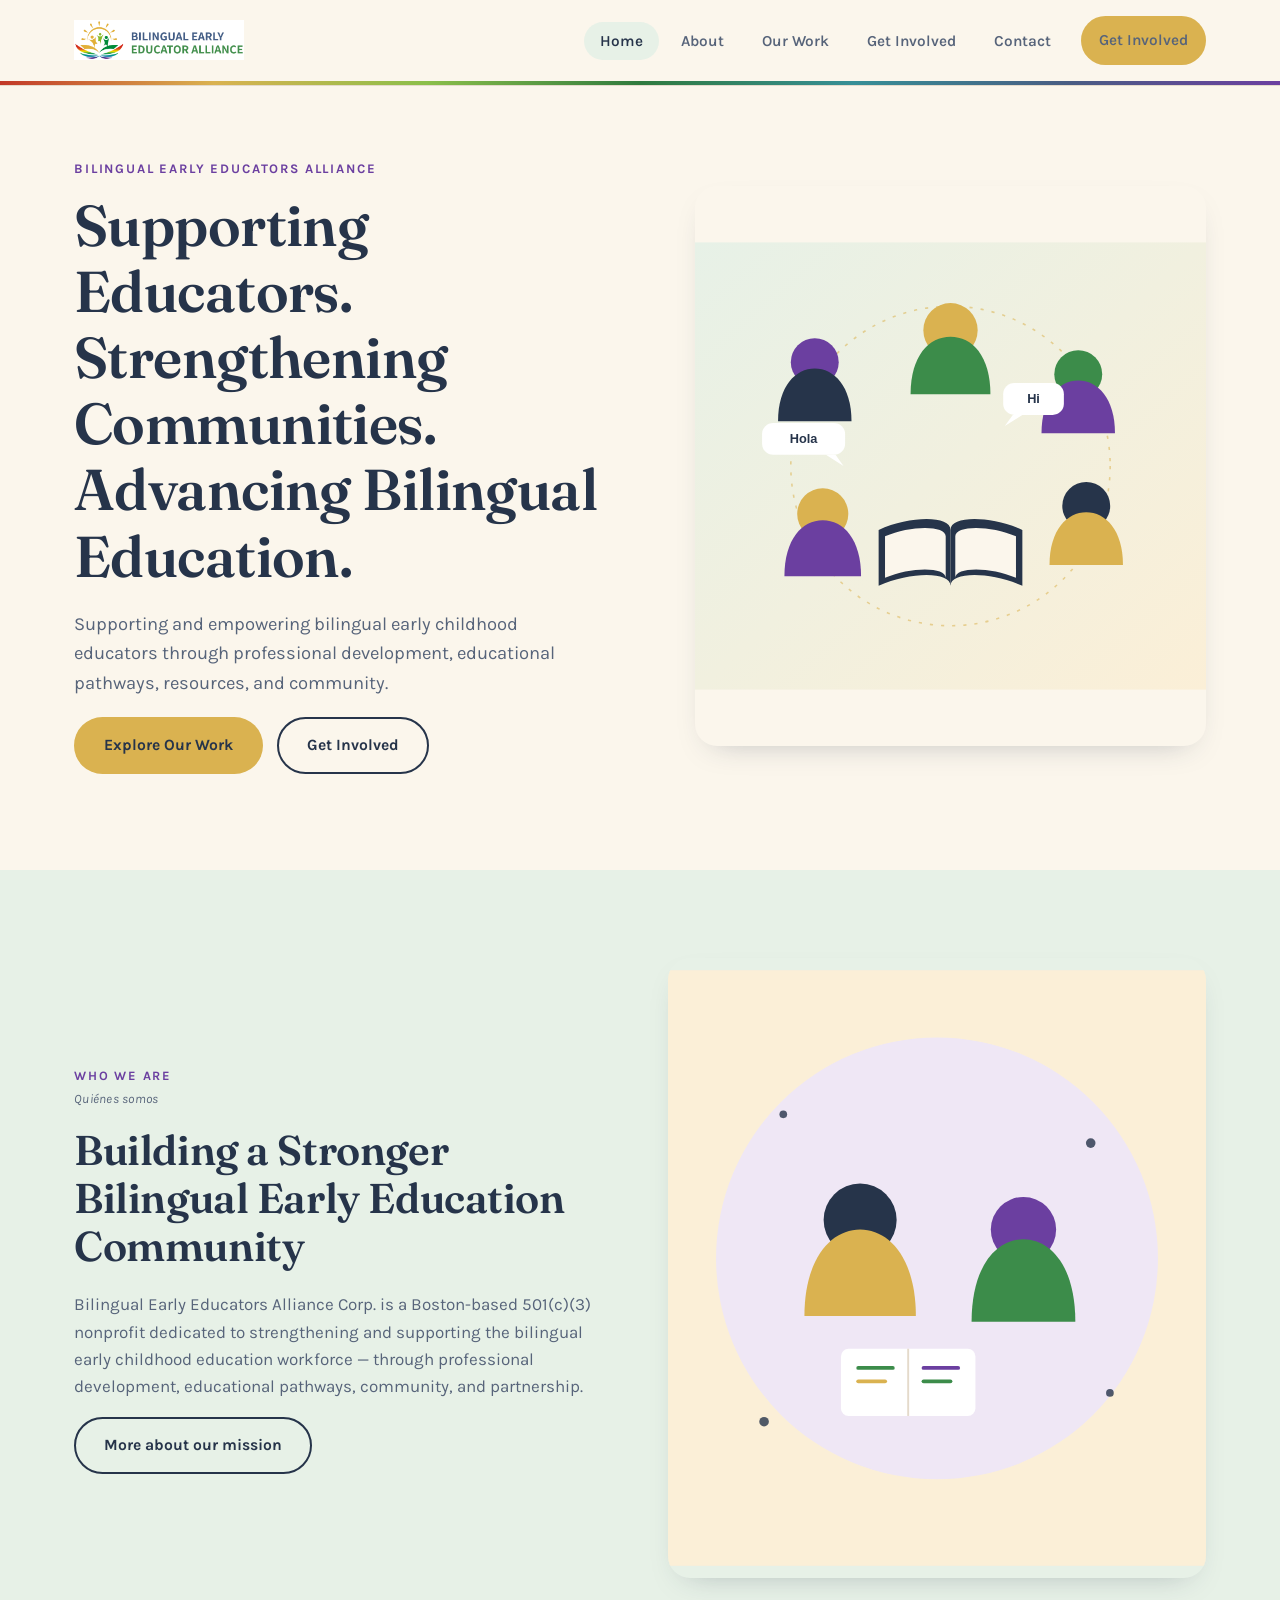
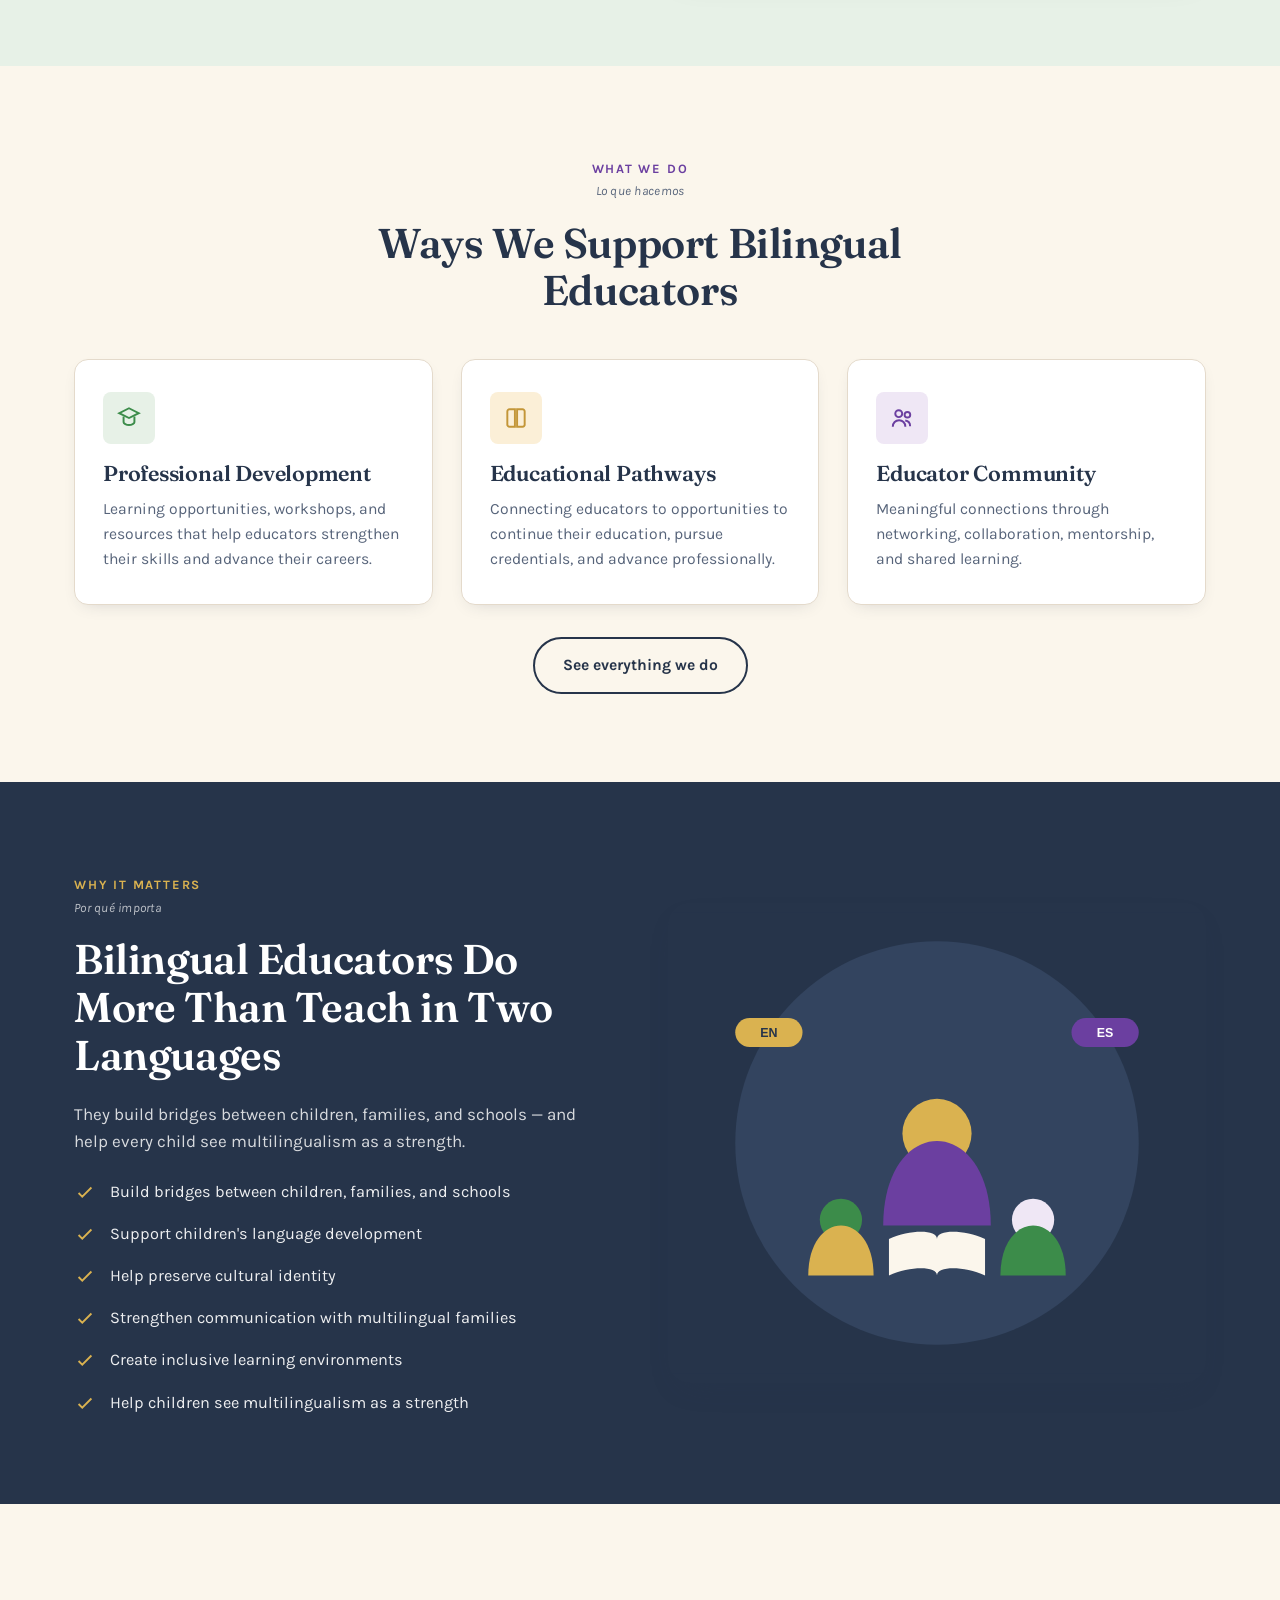
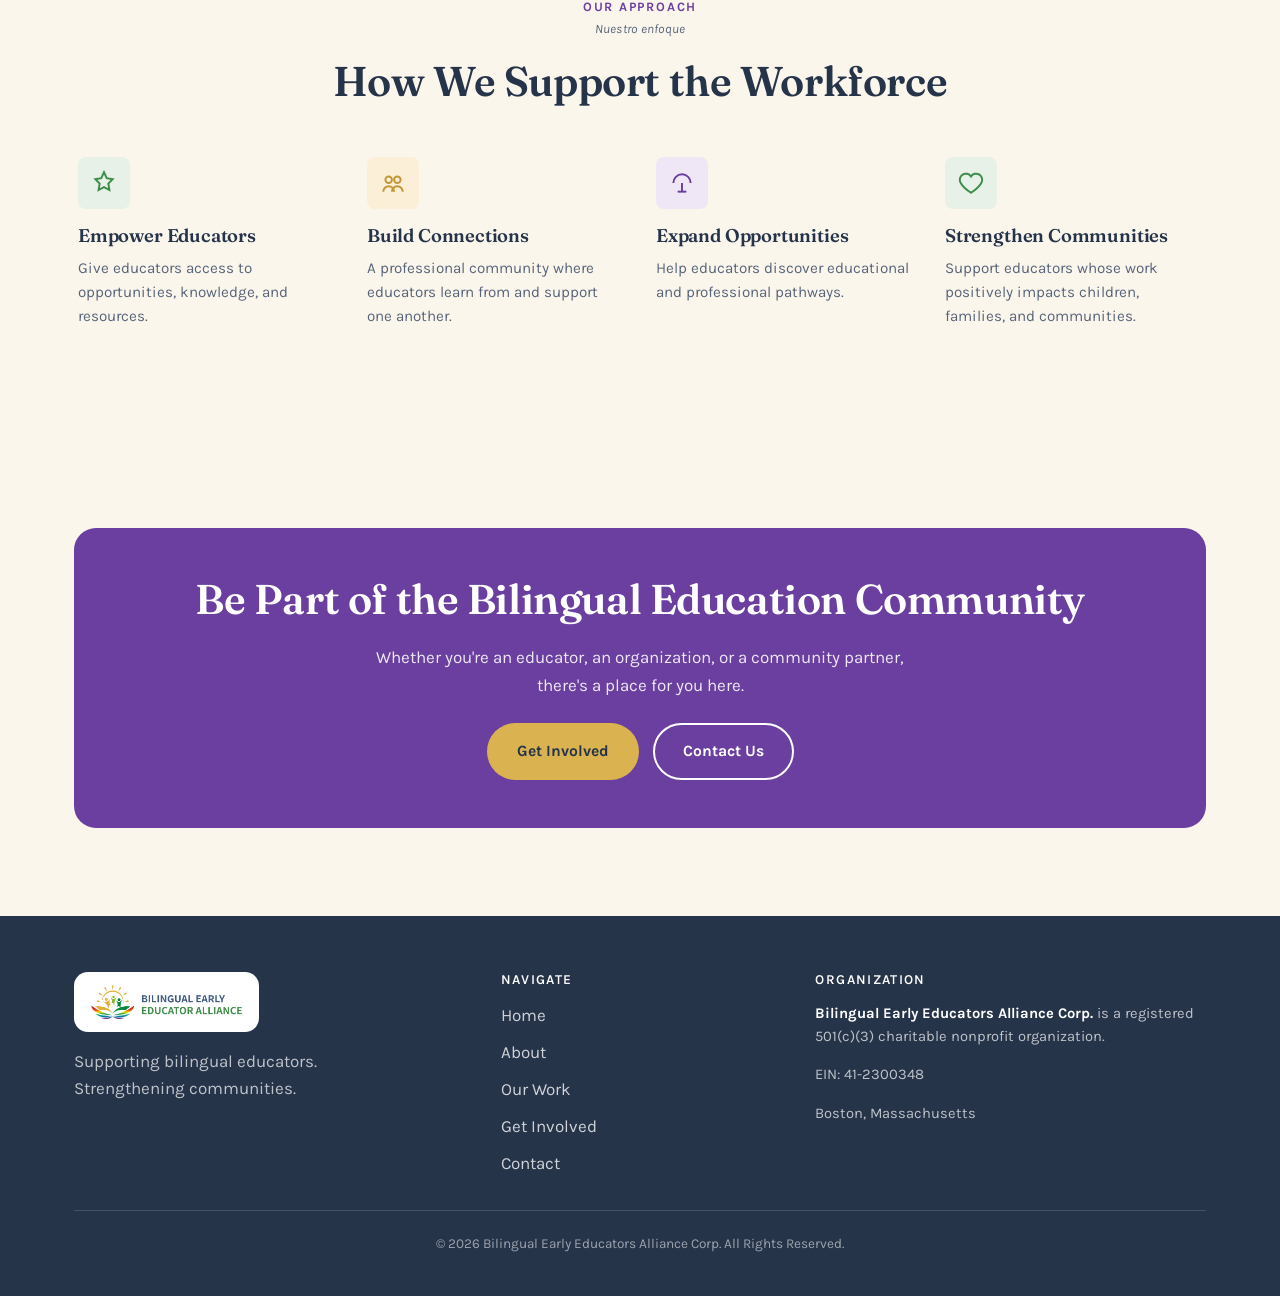
==== index.html @ 94c54ab8 "Add files via upload Upload BEEA website" ====
<!doctype html>
<html lang="en">
<head>
  <meta charset="UTF-8">
  <meta name="viewport" content="width=device-width, initial-scale=1.0">
  <title>Bilingual Early Educators Alliance | Supporting Bilingual Early Childhood Educators</title>
  <meta name="description" content="Bilingual Early Educators Alliance Corp. is a Boston-based 501(c)(3) nonprofit supporting, connecting, and empowering bilingual early childhood educators through professional development, educational pathways, and community.">

  <meta property="og:type" content="website">
  <meta property="og:title" content="Bilingual Early Educators Alliance">
  <meta property="og:description" content="Supporting educators. Strengthening communities. Advancing bilingual education.">
  <meta property="og:image" content="images/logo-full.png">
  <meta property="og:url" content="https://bilingualearlyeducatorsalliance.com/">
  <meta name="twitter:card" content="summary_large_image">

  <link rel="icon" type="image/png" href="images/favicon-32.png">
  <link rel="apple-touch-icon" href="images/favicon.png">
  <link rel="canonical" href="https://bilingualearlyeducatorsalliance.com/">

  <link rel="preconnect" href="https://fonts.googleapis.com">
  <link rel="preconnect" href="https://fonts.gstatic.com" crossorigin>
  <link href="https://fonts.googleapis.com/css2?family=Fraunces:opsz,wght@9..144,500;9..144,600;9..144,700&family=Karla:wght@400;500;700;800&display=swap" rel="stylesheet">
  <link rel="stylesheet" href="css/style.css">
</head>
<body>
  <a class="skip-link" href="#main">Skip to main content</a>

  <header class="site-header">
    <nav class="nav" aria-label="Main navigation">
      <a class="brand" href="index.html">
        <img class="brand-logo" src="images/logo-full.png" alt="Bilingual Early Educators Alliance" width="1200" height="283">
      </a>
      <button class="nav-toggle" aria-label="Open menu" aria-expanded="false">
        <svg viewBox="0 0 24 24" fill="none" stroke="currentColor" stroke-width="2" aria-hidden="true"><path d="M3 6h18M3 12h18M3 18h18" stroke-linecap="round"/></svg>
      </button>
      <ul class="nav-links">
        <li><a href="index.html" aria-current="page">Home</a></li>
        <li><a href="about.html">About</a></li>
        <li><a href="our-work.html">Our Work</a></li>
        <li><a href="get-involved.html">Get Involved</a></li>
        <li><a href="contact.html">Contact</a></li>
        <li class="nav-cta"><a class="btn btn-primary" href="get-involved.html">Get Involved</a></li>
      </ul>
    </nav>
    <div class="rainbow-strip" aria-hidden="true"></div>
  </header>

  <main id="main">

    <!-- HOME / HERO -->
    <section class="hero">
      <div class="container">
        <div>
          <span class="hero-eyebrow">Bilingual Early Educators Alliance</span>
          <h1>Supporting Educators. Strengthening Communities. Advancing Bilingual Education.</h1>
          <p class="lede">Supporting and empowering bilingual early childhood educators through professional development, educational pathways, resources, and community.</p>
          <div class="hero-ctas">
            <a class="btn btn-primary" href="our-work.html">Explore Our Work</a>
            <a class="btn btn-outline-ink" href="get-involved.html">Get Involved</a>
          </div>
        </div>
        <div class="hero-art">
          <img src="images/hero-illustration.svg" alt="Illustrated circle of diverse bilingual early childhood educators greeting one another in English and Spanish" width="640" height="560">
        </div>
      </div>
    </section>

    <!-- INTRO STRIP -->
    <section class="section-tinted">
      <div class="container two-col reveal">
        <div>
          <div class="eyebrow"><span class="en">Who we are</span><span class="es">Quiénes somos</span></div>
          <h2>Building a Stronger Bilingual Early Education Community</h2>
          <p>Bilingual Early Educators Alliance Corp. is a Boston-based 501(c)(3) nonprofit dedicated to strengthening and supporting the bilingual early childhood education workforce — through professional development, educational pathways, community, and partnership.</p>
          <a class="btn btn-outline-ink" href="about.html">More about our mission</a>
        </div>
        <div class="media-frame">
          <img src="images/about-illustration.svg" alt="Illustration of two educators in a mentoring conversation" width="560" height="620">
        </div>
      </div>
    </section>

    <!-- WHAT WE DO (preview) -->
    <section>
      <div class="container">
        <div class="section-head center reveal">
          <div class="eyebrow" style="align-items:center"><span class="en">What we do</span><span class="es">Lo que hacemos</span></div>
          <h2>Ways We Support Bilingual Educators</h2>
        </div>
        <div class="card-grid reveal">
          <div class="card">
            <div class="card-icon icon-tint-a" aria-hidden="true">
              <svg viewBox="0 0 24 24" fill="none" stroke="currentColor" stroke-width="1.8"><path d="M12 3l9 4.5-9 4.5-9-4.5L12 3z"/><path d="M7 10.5V16c0 1 2.5 2.5 5 2.5s5-1.5 5-2.5v-5.5"/></svg>
            </div>
            <h3>Professional Development</h3>
            <p>Learning opportunities, workshops, and resources that help educators strengthen their skills and advance their careers.</p>
          </div>
          <div class="card">
            <div class="card-icon icon-tint-b" aria-hidden="true">
              <svg viewBox="0 0 24 24" fill="none" stroke="currentColor" stroke-width="1.8"><path d="M4 19V6a2 2 0 012-2h5v16H6a2 2 0 01-2-2z"/><path d="M20 19V6a2 2 0 00-2-2h-5v16h5a2 2 0 002-2z"/></svg>
            </div>
            <h3>Educational Pathways</h3>
            <p>Connecting educators to opportunities to continue their education, pursue credentials, and advance professionally.</p>
          </div>
          <div class="card">
            <div class="card-icon icon-tint-c" aria-hidden="true">
              <svg viewBox="0 0 24 24" fill="none" stroke="currentColor" stroke-width="1.8"><circle cx="9" cy="8" r="3.2"/><circle cx="17" cy="9" r="2.6"/><path d="M3.5 20c0-3.6 2.6-6 5.8-6s5.8 2.4 5.8 6"/><path d="M15 14.3c2.6.3 4.5 2.3 4.5 5.2"/></svg>
            </div>
            <h3>Educator Community</h3>
            <p>Meaningful connections through networking, collaboration, mentorship, and shared learning.</p>
          </div>
        </div>
        <div style="text-align:center;margin-top:32px" class="reveal">
          <a class="btn btn-outline-ink" href="our-work.html">See everything we do</a>
        </div>
      </div>
    </section>

    <!-- WHY BILINGUAL EDUCATORS MATTER -->
    <section class="section-ink">
      <div class="container two-col">
        <div class="reveal">
          <div class="eyebrow"><span class="en">Why it matters</span><span class="es">Por qué importa</span></div>
          <h2>Bilingual Educators Do More Than Teach in Two Languages</h2>
          <p>They build bridges between children, families, and schools — and help every child see multilingualism as a strength.</p>
          <ul class="matters-list">
            <li><svg viewBox="0 0 24 24" fill="none" stroke="currentColor" stroke-width="2"><path d="M5 12l4 4L19 6"/></svg>Build bridges between children, families, and schools</li>
            <li><svg viewBox="0 0 24 24" fill="none" stroke="currentColor" stroke-width="2"><path d="M5 12l4 4L19 6"/></svg>Support children's language development</li>
            <li><svg viewBox="0 0 24 24" fill="none" stroke="currentColor" stroke-width="2"><path d="M5 12l4 4L19 6"/></svg>Help preserve cultural identity</li>
            <li><svg viewBox="0 0 24 24" fill="none" stroke="currentColor" stroke-width="2"><path d="M5 12l4 4L19 6"/></svg>Strengthen communication with multilingual families</li>
            <li><svg viewBox="0 0 24 24" fill="none" stroke="currentColor" stroke-width="2"><path d="M5 12l4 4L19 6"/></svg>Create inclusive learning environments</li>
            <li><svg viewBox="0 0 24 24" fill="none" stroke="currentColor" stroke-width="2"><path d="M5 12l4 4L19 6"/></svg>Help children see multilingualism as a strength</li>
          </ul>
        </div>
        <div class="media-frame reveal">
          <img src="images/why-matters-illustration.svg" alt="Illustration of an educator reading with two children, with English and Spanish language chips" width="560" height="480">
        </div>
      </div>
    </section>

    <!-- OUR APPROACH -->
    <section>
      <div class="container">
        <div class="section-head center reveal">
          <div class="eyebrow" style="align-items:center"><span class="en">Our approach</span><span class="es">Nuestro enfoque</span></div>
          <h2>How We Support the Workforce</h2>
        </div>
        <div class="feature-grid reveal">
          <div class="feature">
            <div class="card-icon icon-tint-a" aria-hidden="true"><svg viewBox="0 0 24 24" fill="none" stroke="currentColor" stroke-width="1.8"><path d="M12 2l2.5 5.5L20 8.5l-4 4 1 6-5-2.7L7 18.5l1-6-4-4 5.5-1z"/></svg></div>
            <h3>Empower Educators</h3>
            <p>Give educators access to opportunities, knowledge, and resources.</p>
          </div>
          <div class="feature">
            <div class="card-icon icon-tint-b" aria-hidden="true"><svg viewBox="0 0 24 24" fill="none" stroke="currentColor" stroke-width="1.8"><circle cx="8" cy="9" r="3"/><circle cx="16" cy="9" r="3"/><path d="M3 20c0-3 2.5-5 5-5s5 2 5 5"/><path d="M11 20c0-3 2.5-5 5-5s5 2 5 5"/></svg></div>
            <h3>Build Connections</h3>
            <p>A professional community where educators learn from and support one another.</p>
          </div>
          <div class="feature">
            <div class="card-icon icon-tint-c" aria-hidden="true"><svg viewBox="0 0 24 24" fill="none" stroke="currentColor" stroke-width="1.8"><path d="M4 12a8 8 0 0116 0"/><path d="M12 12v8"/><path d="M8 20h8"/></svg></div>
            <h3>Expand Opportunities</h3>
            <p>Help educators discover educational and professional pathways.</p>
          </div>
          <div class="feature">
            <div class="card-icon icon-tint-a" aria-hidden="true"><svg viewBox="0 0 24 24" fill="none" stroke="currentColor" stroke-width="1.8"><path d="M12 21s-7-4.5-9.5-9A5.5 5.5 0 0112 6a5.5 5.5 0 019.5 6c-2.5 4.5-9.5 9-9.5 9z"/></svg></div>
            <h3>Strengthen Communities</h3>
            <p>Support educators whose work positively impacts children, families, and communities.</p>
          </div>
        </div>
      </div>
    </section>

    <!-- CTA BANNER -->
    <section>
      <div class="container">
        <div class="cta-banner reveal">
          <h2>Be Part of the Bilingual Education Community</h2>
          <p>Whether you're an educator, an organization, or a community partner, there's a place for you here.</p>
          <div class="hero-ctas" style="justify-content:center;margin-top:24px">
            <a class="btn btn-primary" href="get-involved.html">Get Involved</a>
            <a class="btn btn-outline" href="contact.html">Contact Us</a>
          </div>
        </div>
      </div>
    </section>

  </main>

  <footer class="site-footer">
    <div class="container">
      <div class="footer-grid">
        <div>
          <div class="footer-brand">
            <div class="footer-logo-chip">
              <img src="images/logo-full.png" alt="Bilingual Early Educators Alliance" width="1200" height="283">
            </div>
          </div>
          <p class="footer-tag">Supporting bilingual educators. Strengthening communities.</p>
        </div>
        <nav class="footer-nav" aria-label="Footer navigation">
          <h4>Navigate</h4>
          <ul>
            <li><a href="index.html">Home</a></li>
            <li><a href="about.html">About</a></li>
            <li><a href="our-work.html">Our Work</a></li>
            <li><a href="get-involved.html">Get Involved</a></li>
            <li><a href="contact.html">Contact</a></li>
          </ul>
        </nav>
        <div class="footer-legal">
          <h4>Organization</h4>
          <p><strong>Bilingual Early Educators Alliance Corp.</strong> is a registered 501(c)(3) charitable nonprofit organization.</p>
          <p>EIN: 41-2300348</p>
          <p>Boston, Massachusetts</p>
        </div>
      </div>
      <p class="footer-bottom">© <span data-year>2026</span> Bilingual Early Educators Alliance Corp. All Rights Reserved.</p>
    </div>
  </footer>

  <script src="js/script.js"></script>
</body>
</html>
---- css/style.css ----
/* ==========================================================================
   Bilingual Early Educators Alliance — Stylesheet
   Design system: tokens → base → layout → components → pages → utilities
   ========================================================================== */

/* ---------- Design tokens ---------- */
:root {
  /* Color: sampled directly from the organization's own logo — the
     sun-and-book mark's navy/green wordmark, gold sunburst, and the
     rainbow arc across the book's open pages. Using the real brand
     colors (rather than a generic palette) is what keeps this site
     from reading as a template. */
  --ink: #26344A;            /* deep navy (from logo wordmark) — headings, nav, dark blocks */
  --ink-soft: #57647A;       /* muted navy-gray body text on light backgrounds */
  --paper: #FBF6EC;          /* warm ivory page background */
  --paper-raised: #FFFFFF;   /* card surfaces */
  --line: #E4DACB;           /* hairline borders on paper */

  --gold: #DAB250;           /* logo sunburst gold — primary accent, CTAs */
  --gold-dark: #C39638;      /* hover state */
  --purple: #6B3FA0;         /* logo rainbow-arc violet — secondary accent, emphasis */
  --purple-dark: #5A3485;    /* hover state */
  --green: #3C8C4A;          /* logo wordmark green — tertiary accent, icons, dividers */
  --green-tint: #E7F1E7;     /* light tinted panels */
  --purple-tint: #EFE7F5;    /* light tinted panels */
  --gold-tint: #FBEFD7;      /* light tinted panels */

  /* legacy aliases kept so existing component styles below don't need
     to be rewired one-by-one — these now point at brand colors */
  --marigold: var(--gold);
  --marigold-dark: var(--gold-dark);
  --berry: var(--purple);
  --sky: var(--green);
  --sky-tint: var(--green-tint);
  --berry-tint: var(--purple-tint);
  --marigold-tint: var(--gold-tint);

  /* logo's rainbow book-arc, used sparingly as a single signature strip */
  --rainbow: linear-gradient(90deg, #C23827, #DAB250, #8BBF4A, #2F7A3E, #368F97, #495D83, #6B3FA0);

  --ink-rgb: 38, 52, 74;

  /* Type */
  --font-display: "Fraunces", "Iowan Old Style", "Palatino Linotype", serif;
  --font-body: "Karla", "Segoe UI", system-ui, -apple-system, sans-serif;

  /* Layout */
  --max-w: 1180px;
  --radius-lg: 22px;
  --radius-md: 14px;
  --radius-sm: 8px;
  --shadow-card: 0 12px 32px -18px rgba(var(--ink-rgb), 0.35);
  --shadow-soft: 0 6px 18px -10px rgba(var(--ink-rgb), 0.25);
}

/* ---------- Reset / base ---------- */
* { box-sizing: border-box; }
html { scroll-behavior: smooth; }
@media (prefers-reduced-motion: reduce) {
  html { scroll-behavior: auto; }
  *, *::before, *::after { animation-duration: 0.001ms !important; animation-iteration-count: 1 !important; transition-duration: 0.001ms !important; }
}

body {
  margin: 0;
  font-family: var(--font-body);
  color: var(--ink);
  background: var(--paper);
  line-height: 1.6;
  font-size: 17px;
}

img { max-width: 100%; display: block; }
a { color: inherit; text-decoration: none; }
ul { margin: 0; padding: 0; }
button { font-family: inherit; }

h1, h2, h3, h4 {
  font-family: var(--font-display);
  line-height: 1.15;
  margin: 0 0 0.5em;
  font-weight: 600;
  letter-spacing: -0.01em;
}

h1 { font-size: clamp(2.4rem, 5vw, 3.6rem); }
h2 { font-size: clamp(1.9rem, 3.4vw, 2.6rem); }
h3 { font-size: 1.35rem; }

p { margin: 0 0 1em; color: var(--ink-soft); }

.container {
  max-width: var(--max-w);
  margin: 0 auto;
  padding: 0 24px;
}

section { padding: 88px 0; }
@media (max-width: 640px) {
  section { padding: 56px 0; }
}

/* skip link for accessibility */
.skip-link {
  position: absolute;
  left: -999px;
  top: 0;
  background: var(--ink);
  color: #fff;
  padding: 10px 16px;
  border-radius: 0 0 8px 0;
  z-index: 200;
}
.skip-link:focus {
  left: 0;
}

:focus-visible {
  outline: 3px solid var(--berry);
  outline-offset: 3px;
}

/* ---------- Eyebrow / bilingual label — signature device ---------- */
/* Every section is introduced by a short label shown in English with its
   Spanish counterpart underneath: a small, concrete nod to the org's
   bilingual mission that repeats as a structural rhythm across the site. */
.eyebrow {
  display: inline-flex;
  flex-direction: column;
  gap: 2px;
  margin-bottom: 18px;
}
.eyebrow .en {
  font-size: 0.8rem;
  font-weight: 700;
  letter-spacing: 0.14em;
  text-transform: uppercase;
  color: var(--berry);
}
.eyebrow .es {
  font-size: 0.8rem;
  font-style: italic;
  color: var(--ink-soft);
  letter-spacing: 0.02em;
}

/* ---------- Buttons ---------- */
.btn {
  display: inline-flex;
  align-items: center;
  gap: 8px;
  font-family: var(--font-body);
  font-weight: 700;
  font-size: 0.98rem;
  padding: 14px 28px;
  border-radius: 999px;
  border: 2px solid transparent;
  cursor: pointer;
  transition: transform 0.15s ease, background 0.2s ease, color 0.2s ease, border-color 0.2s ease;
}
.btn:hover { transform: translateY(-1px); }

.btn-primary {
  background: var(--marigold);
  color: var(--ink);
}
.btn-primary:hover { background: var(--marigold-dark); }

.btn-outline {
  background: transparent;
  border-color: currentColor;
  color: var(--paper-raised);
}
.btn-outline:hover { background: rgba(255,255,255,0.12); }

.btn-outline-ink {
  background: transparent;
  border-color: var(--ink);
  color: var(--ink);
}
.btn-outline-ink:hover { background: rgba(var(--ink-rgb), 0.06); }

.btn-berry {
  background: var(--berry);
  color: #fff;
}
.btn-berry:hover { background: var(--purple-dark); }

/* ---------- Header / nav ---------- */
.site-header {
  position: sticky;
  top: 0;
  z-index: 100;
  background: rgba(251, 246, 236, 0.92);
  backdrop-filter: blur(8px);
  border-bottom: 1px solid var(--line);
}

/* Signature detail: a thin strip of the logo's own rainbow book-arc,
   repeated once per page as a quiet, literal brand callback. */
.rainbow-strip {
  height: 4px;
  background: var(--rainbow);
}

.nav {
  display: flex;
  align-items: center;
  justify-content: space-between;
  padding: 16px 24px;
  max-width: var(--max-w);
  margin: 0 auto;
}

.brand {
  display: flex;
  align-items: center;
}
.brand-logo {
  height: 40px;
  width: auto;
  display: block;
}

@media (max-width: 400px) {
  .brand-logo { height: 34px; }
}

.nav-links {
  display: flex;
  align-items: center;
  gap: 6px;
  list-style: none;
}
.nav-links a {
  padding: 10px 16px;
  border-radius: 999px;
  font-weight: 600;
  font-size: 0.96rem;
  color: var(--ink-soft);
  transition: background 0.2s ease, color 0.2s ease;
}
.nav-links a:hover,
.nav-links a[aria-current="page"] {
  background: var(--sky-tint);
  color: var(--ink);
}

.nav-cta { margin-left: 8px; }

.nav-toggle {
  display: none;
  background: none;
  border: none;
  padding: 8px;
  cursor: pointer;
}
.nav-toggle svg { width: 26px; height: 26px; color: var(--ink); }

@media (max-width: 880px) {
  .nav-toggle { display: inline-flex; }
  .nav-links {
    position: absolute;
    top: 100%;
    left: 0;
    right: 0;
    background: var(--paper-raised);
    flex-direction: column;
    align-items: stretch;
    gap: 4px;
    padding: 12px;
    border-bottom: 1px solid var(--line);
    box-shadow: var(--shadow-soft);
    display: none;
  }
  .nav-links.open { display: flex; }
  .nav-links a { display: block; text-align: left; }
  .nav-cta { margin-left: 0; }
}

/* ---------- Hero ---------- */
.hero {
  padding: 72px 0 96px;
  overflow: hidden;
}
.hero .container {
  display: grid;
  grid-template-columns: 1.05fr 0.95fr;
  gap: 56px;
  align-items: center;
}
.hero-eyebrow {
  font-weight: 700;
  letter-spacing: 0.14em;
  text-transform: uppercase;
  font-size: 0.82rem;
  color: var(--berry);
  margin-bottom: 14px;
  display: block;
}
.hero h1 { margin-bottom: 20px; }
.hero .lede {
  font-size: 1.15rem;
  max-width: 46ch;
}
.hero-ctas {
  display: flex;
  flex-wrap: wrap;
  gap: 14px;
  margin-top: 8px;
}
.hero-art {
  border-radius: var(--radius-lg);
  overflow: hidden;
  box-shadow: var(--shadow-card);
}

@media (max-width: 900px) {
  .hero .container { grid-template-columns: 1fr; }
  .hero-art { order: -1; }
}

/* ---------- Page hero (secondary pages) ---------- */
.page-hero {
  padding: 64px 0 48px;
  background: var(--ink);
  color: #fff;
}
.page-hero h1 { color: #fff; }
.page-hero .lede { color: rgba(255,255,255,0.82); max-width: 60ch; }
.page-hero .eyebrow .en { color: var(--marigold); }
.page-hero .eyebrow .es { color: rgba(255,255,255,0.7); }

/* ---------- Cards ---------- */
.card-grid {
  display: grid;
  grid-template-columns: repeat(3, 1fr);
  gap: 28px;
}
@media (max-width: 980px) { .card-grid { grid-template-columns: repeat(2, 1fr); } }
@media (max-width: 640px) { .card-grid { grid-template-columns: 1fr; } }

.card {
  background: var(--paper-raised);
  border-radius: var(--radius-md);
  padding: 32px 28px;
  box-shadow: var(--shadow-soft);
  border: 1px solid var(--line);
}
.card-icon {
  width: 52px;
  height: 52px;
  border-radius: var(--radius-sm);
  display: flex;
  align-items: center;
  justify-content: center;
  margin-bottom: 18px;
}
.card-icon svg { width: 26px; height: 26px; }
.card h3 { margin-bottom: 10px; }
.card p { margin-bottom: 0; font-size: 0.98rem; }

.icon-tint-a { background: var(--sky-tint); color: var(--sky); }
.icon-tint-b { background: var(--marigold-tint); color: var(--marigold-dark); }
.icon-tint-c { background: var(--berry-tint); color: var(--berry); }

/* ---------- Section variants ---------- */
.section-tinted { background: var(--sky-tint); }
.section-ink {
  background: var(--ink);
  color: #fff;
}
.section-ink h2, .section-ink h3 { color: #fff; }
.section-ink p { color: rgba(255,255,255,0.82); }
.section-ink .eyebrow .en { color: var(--marigold); }
.section-ink .eyebrow .es { color: rgba(255,255,255,0.7); }

.two-col {
  display: grid;
  grid-template-columns: 1fr 1fr;
  gap: 56px;
  align-items: center;
}
@media (max-width: 880px) {
  .two-col { grid-template-columns: 1fr; }
}

.media-frame {
  border-radius: var(--radius-lg);
  overflow: hidden;
  box-shadow: var(--shadow-card);
}

/* Why-it-matters list */
.matters-list {
  list-style: none;
  display: grid;
  gap: 16px;
  margin-top: 24px;
}
.matters-list li {
  display: flex;
  gap: 14px;
  align-items: flex-start;
  font-size: 1.02rem;
  color: rgba(255,255,255,0.92);
}
.matters-list svg {
  width: 22px;
  height: 22px;
  flex-shrink: 0;
  margin-top: 3px;
  color: var(--marigold);
}

/* Approach feature cards (4-up, no numbering — not a sequence) */
.feature-grid {
  display: grid;
  grid-template-columns: repeat(4, 1fr);
  gap: 24px;
}
@media (max-width: 980px) { .feature-grid { grid-template-columns: repeat(2, 1fr); } }
@media (max-width: 560px) { .feature-grid { grid-template-columns: 1fr; } }

.feature {
  padding: 8px 4px;
}
.feature .card-icon { margin-bottom: 16px; }
.feature h3 { font-size: 1.15rem; }
.feature p { font-size: 0.95rem; }

/* Partnerships */
.partner-types {
  display: grid;
  grid-template-columns: repeat(4, 1fr);
  gap: 18px;
  margin: 32px 0 8px;
}
@media (max-width: 880px) { .partner-types { grid-template-columns: repeat(2, 1fr); } }
.partner-type {
  border: 1px solid var(--line);
  border-radius: var(--radius-md);
  padding: 20px;
  background: var(--paper-raised);
  text-align: center;
  font-weight: 700;
  font-size: 0.95rem;
}

/* Get involved */
.involve-grid {
  display: grid;
  grid-template-columns: repeat(3, 1fr);
  gap: 28px;
}
@media (max-width: 880px) { .involve-grid { grid-template-columns: 1fr; } }
.involve-card {
  background: var(--paper-raised);
  border-radius: var(--radius-md);
  padding: 34px 28px;
  border: 1px solid var(--line);
  display: flex;
  flex-direction: column;
  height: 100%;
}
.involve-card p { flex-grow: 1; }
.involve-card .btn { align-self: flex-start; margin-top: 12px; }

/* CTA banner */
.cta-banner {
  background: var(--berry);
  color: #fff;
  border-radius: var(--radius-lg);
  padding: 48px;
  text-align: center;
}
.cta-banner h2, .cta-banner p { color: #fff; }
.cta-banner p { color: rgba(255,255,255,0.88); max-width: 56ch; margin-inline: auto; }
.cta-banner .btn-primary { color: var(--ink); }

/* Note / placeholder callouts (for content the org will add later) */
.note {
  border: 1.5px dashed var(--sky);
  background: var(--sky-tint);
  border-radius: var(--radius-md);
  padding: 18px 22px;
  font-size: 0.92rem;
  color: var(--ink-soft);
}
.note strong { color: var(--ink); }

/* ---------- Contact page ---------- */
.contact-wrap {
  display: grid;
  grid-template-columns: 0.85fr 1.15fr;
  gap: 48px;
  align-items: start;
}
@media (max-width: 900px) { .contact-wrap { grid-template-columns: 1fr; } }

.contact-info h3 { margin-top: 28px; }
.contact-info .addr {
  font-style: normal;
  color: var(--ink-soft);
}
.contact-info .ein {
  margin-top: 18px;
  font-size: 0.92rem;
  color: var(--ink-soft);
}

.form-card {
  background: var(--paper-raised);
  border: 1px solid var(--line);
  border-radius: var(--radius-lg);
  padding: 36px;
  box-shadow: var(--shadow-soft);
}
.field {
  margin-bottom: 20px;
}
.field label {
  display: block;
  font-weight: 700;
  font-size: 0.92rem;
  margin-bottom: 6px;
}
.field input,
.field textarea {
  width: 100%;
  padding: 12px 14px;
  border: 1.5px solid var(--line);
  border-radius: var(--radius-sm);
  font-family: inherit;
  font-size: 1rem;
  background: var(--paper);
  color: var(--ink);
}
.field input:focus,
.field textarea:focus {
  border-color: var(--sky);
}
.field-row {
  display: grid;
  grid-template-columns: 1fr 1fr;
  gap: 16px;
}
@media (max-width: 520px) { .field-row { grid-template-columns: 1fr; } }

.form-status {
  margin-top: 14px;
  font-size: 0.92rem;
  font-weight: 700;
}
.form-status.success { color: var(--sky); }
.form-status.error { color: var(--berry); }

/* ---------- Footer ---------- */
.site-footer {
  background: var(--ink);
  color: rgba(255,255,255,0.78);
  padding: 56px 0 28px;
}
.footer-grid {
  display: grid;
  grid-template-columns: 1.4fr 1fr 1.4fr;
  gap: 36px;
  padding-bottom: 32px;
  border-bottom: 1px solid rgba(255,255,255,0.14);
}
@media (max-width: 760px) { .footer-grid { grid-template-columns: 1fr; } }

.footer-brand {
  margin-bottom: 16px;
}
.footer-logo-chip {
  display: inline-flex;
  background: var(--paper-raised);
  padding: 12px 16px;
  border-radius: var(--radius-md);
}
.footer-logo-chip img {
  height: 36px;
  width: auto;
  display: block;
}
.footer-tag { color: rgba(255,255,255,0.7); max-width: 32ch; }

.footer-nav h4, .footer-legal h4 {
  color: #fff;
  font-family: var(--font-body);
  font-size: 0.85rem;
  letter-spacing: 0.1em;
  text-transform: uppercase;
  margin-bottom: 14px;
}
.footer-nav ul { list-style: none; display: grid; gap: 10px; }
.footer-nav a:hover { color: #fff; }

.footer-legal p { color: rgba(255,255,255,0.7); font-size: 0.92rem; }
.footer-legal strong { color: #fff; }

.footer-bottom {
  padding-top: 22px;
  font-size: 0.85rem;
  color: rgba(255,255,255,0.55);
  text-align: center;
}

/* ---------- Reveal-on-scroll (subtle, respects reduced motion) ----------
   Content is visible by default (plain .reveal has no hidden state).
   The hidden-until-scrolled state only applies once script.js has
   confirmed it's running and added "js" to <html> — so a JS error,
   a disabled script, or an old browser never results in blank
   sections; the animation is a bonus, not a dependency. */
html.js .reveal {
  opacity: 0;
  transform: translateY(14px);
  transition: opacity 0.6s ease, transform 0.6s ease;
}
html.js .reveal.is-visible {
  opacity: 1;
  transform: translateY(0);
}
@media (prefers-reduced-motion: reduce) {
  html.js .reveal { opacity: 1; transform: none; }
}

/* ---------- Section heads ---------- */
.section-head {
  max-width: 68ch;
  margin-bottom: 44px;
}
.section-head.center { margin-inline: auto; text-align: center; }
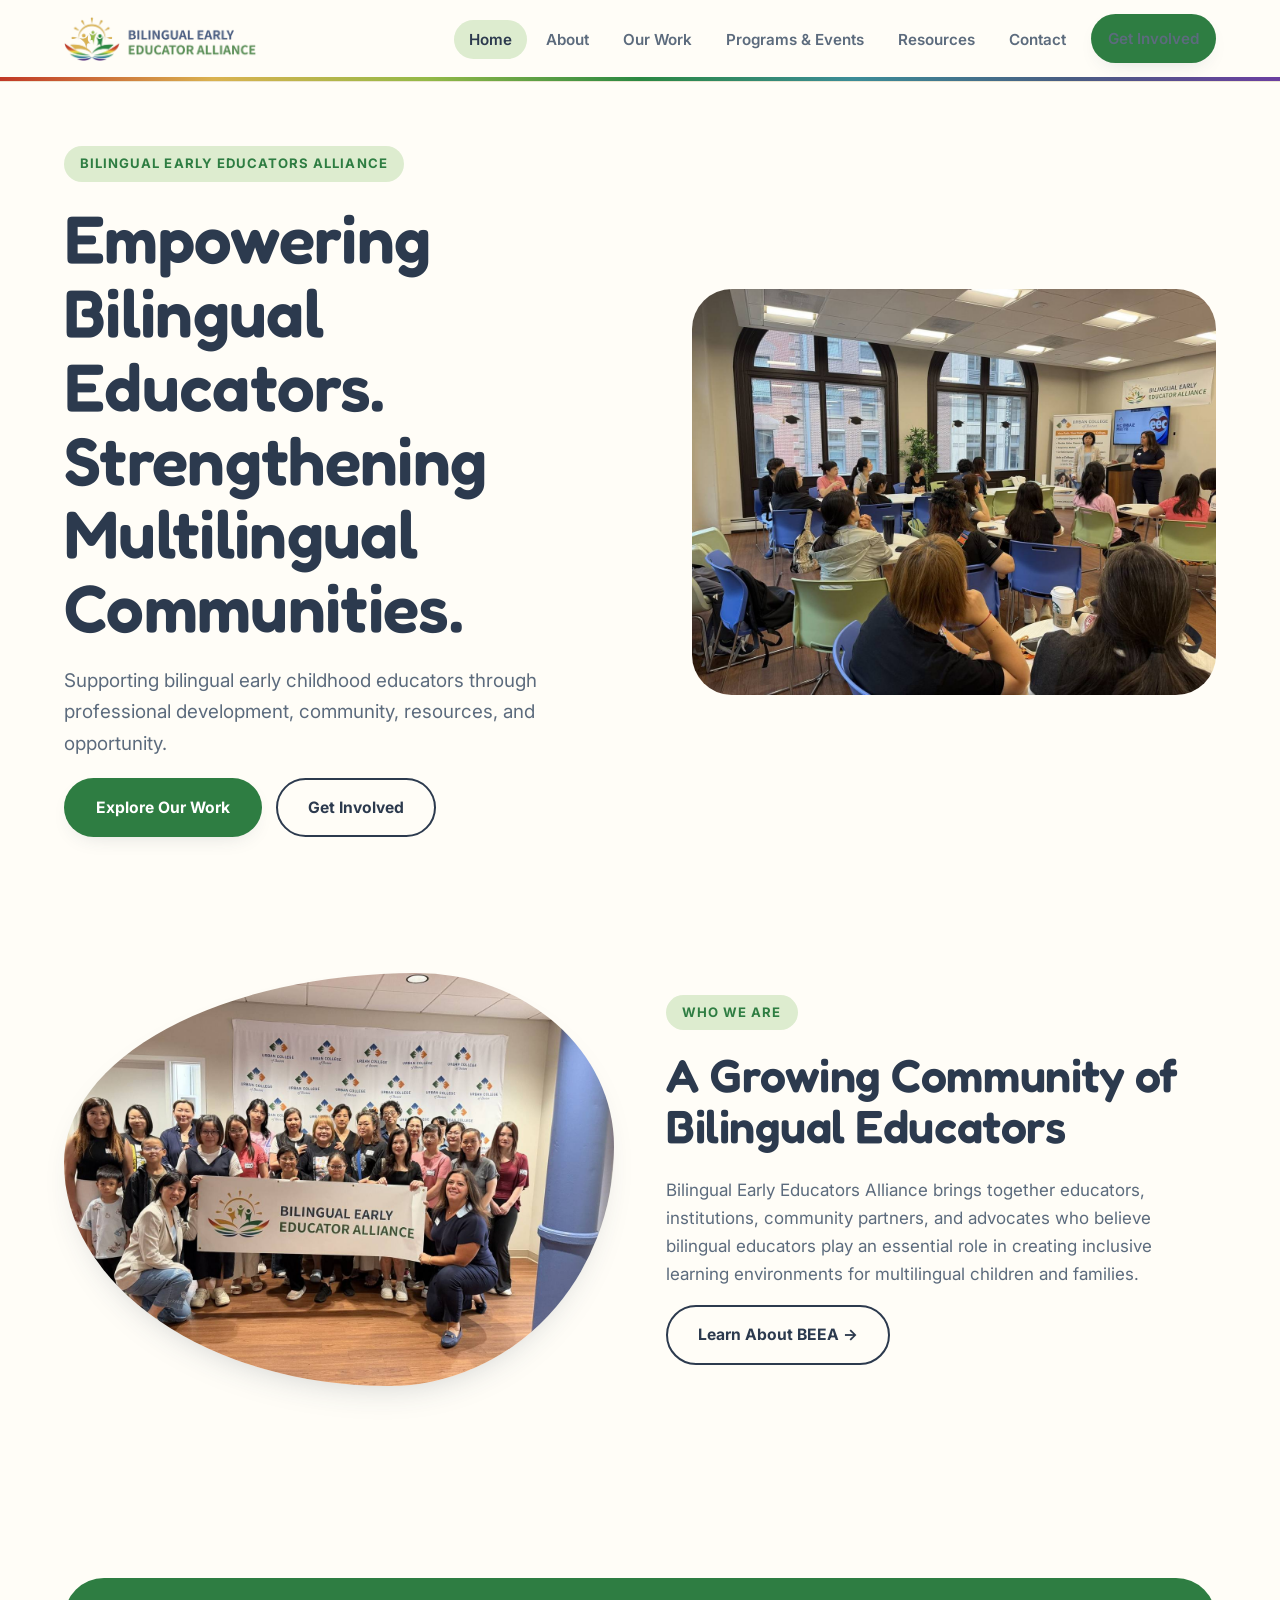
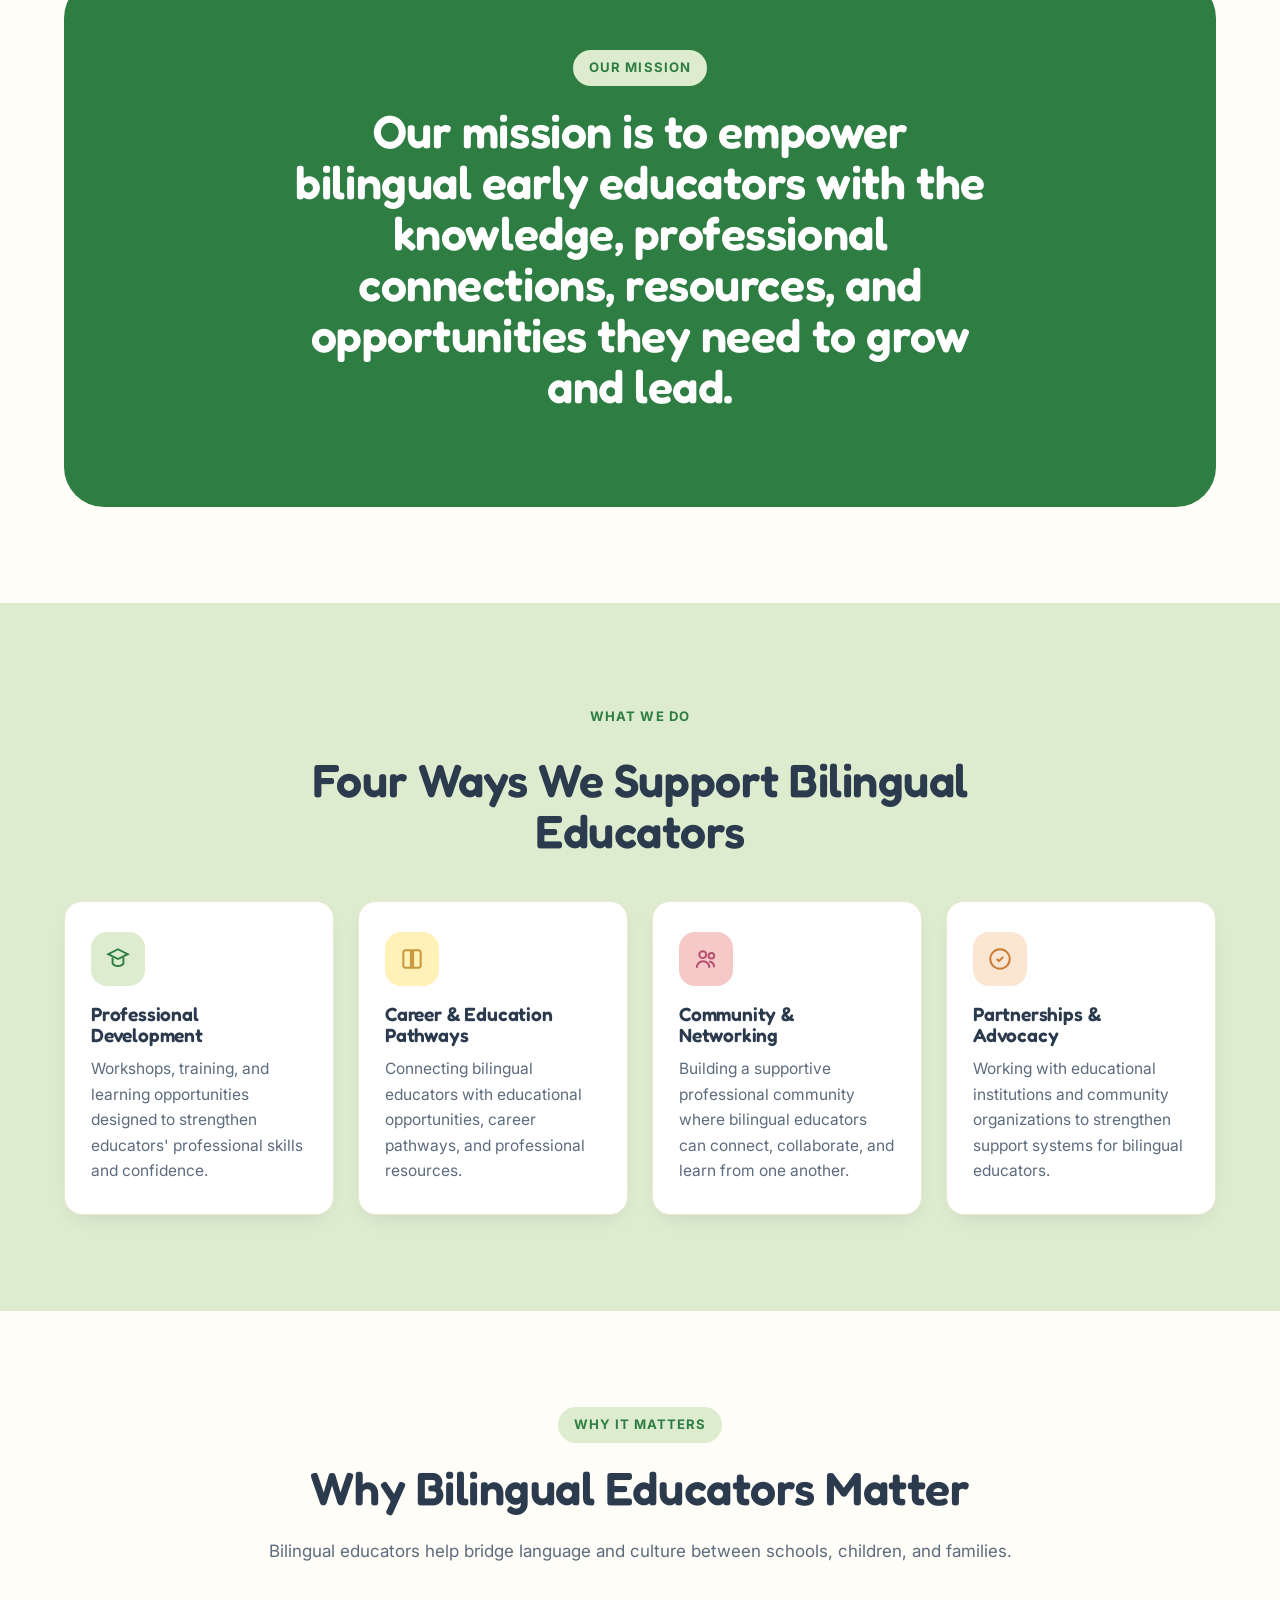
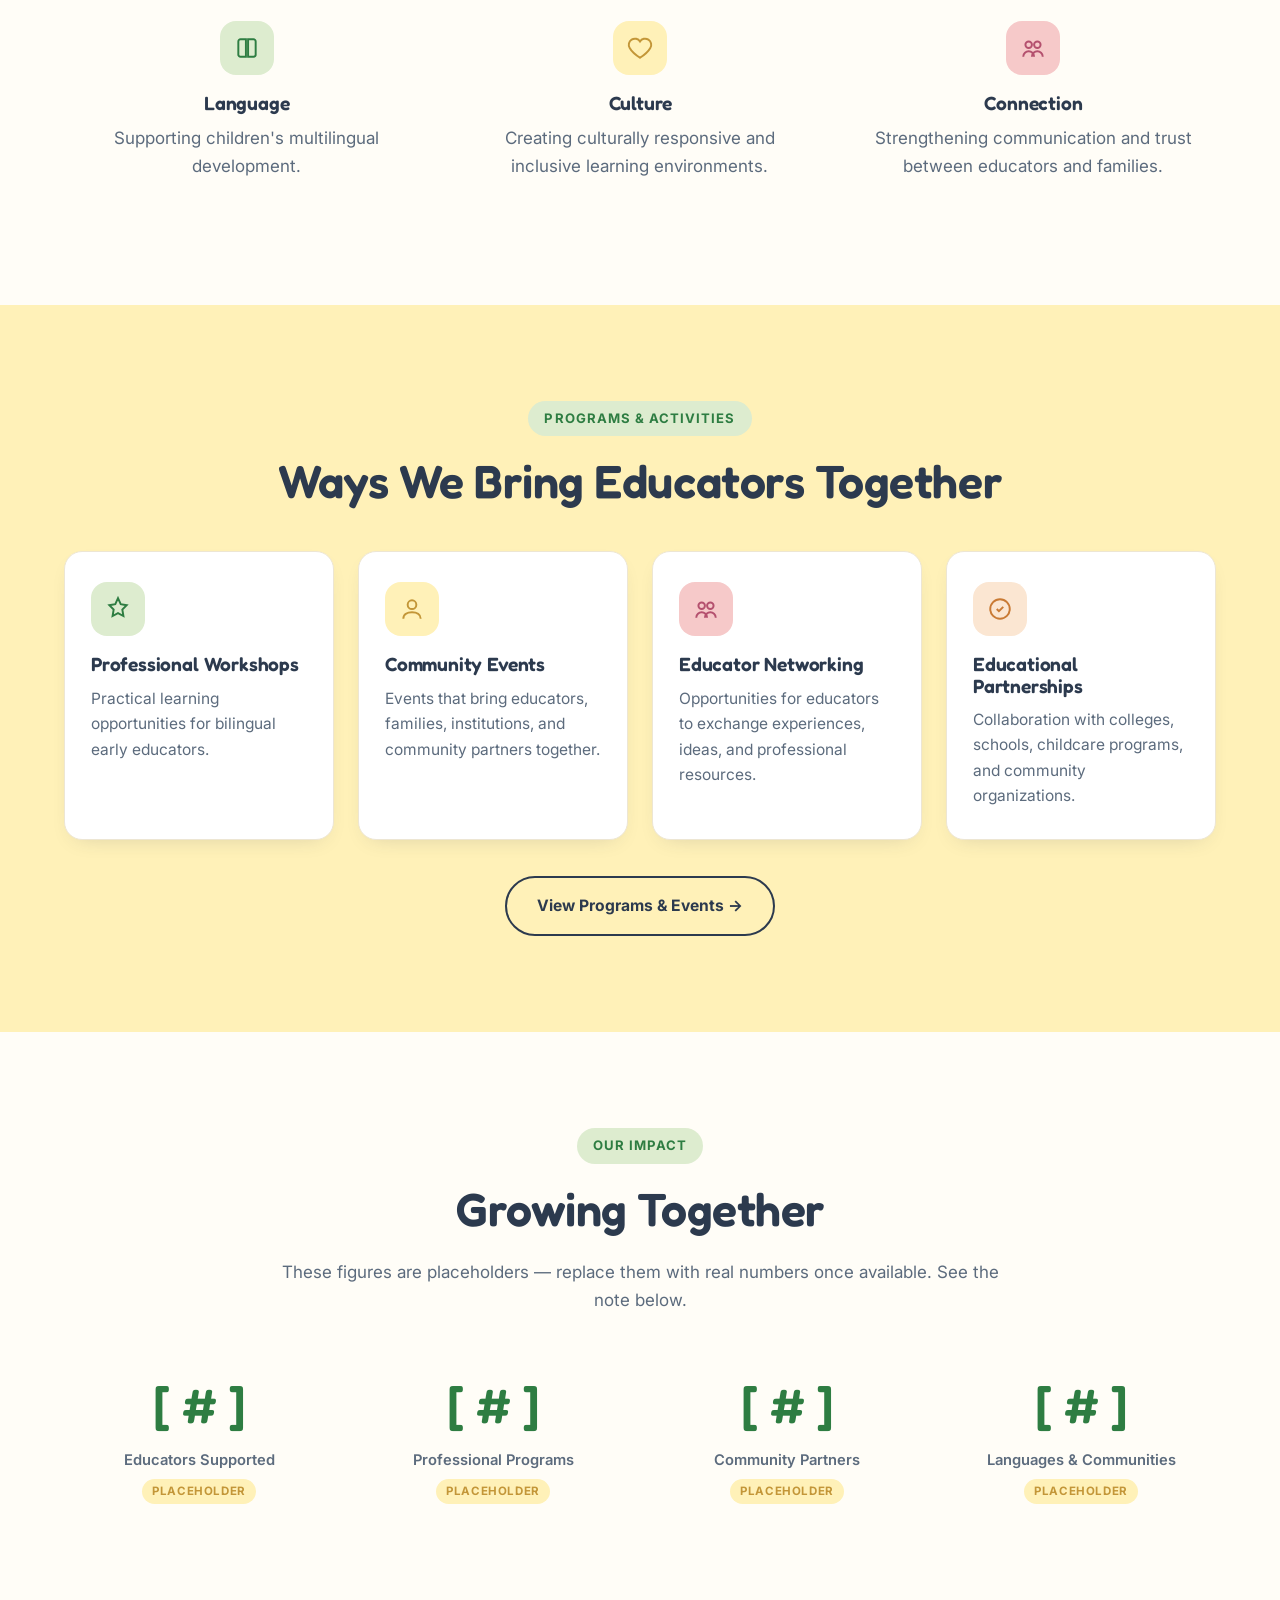
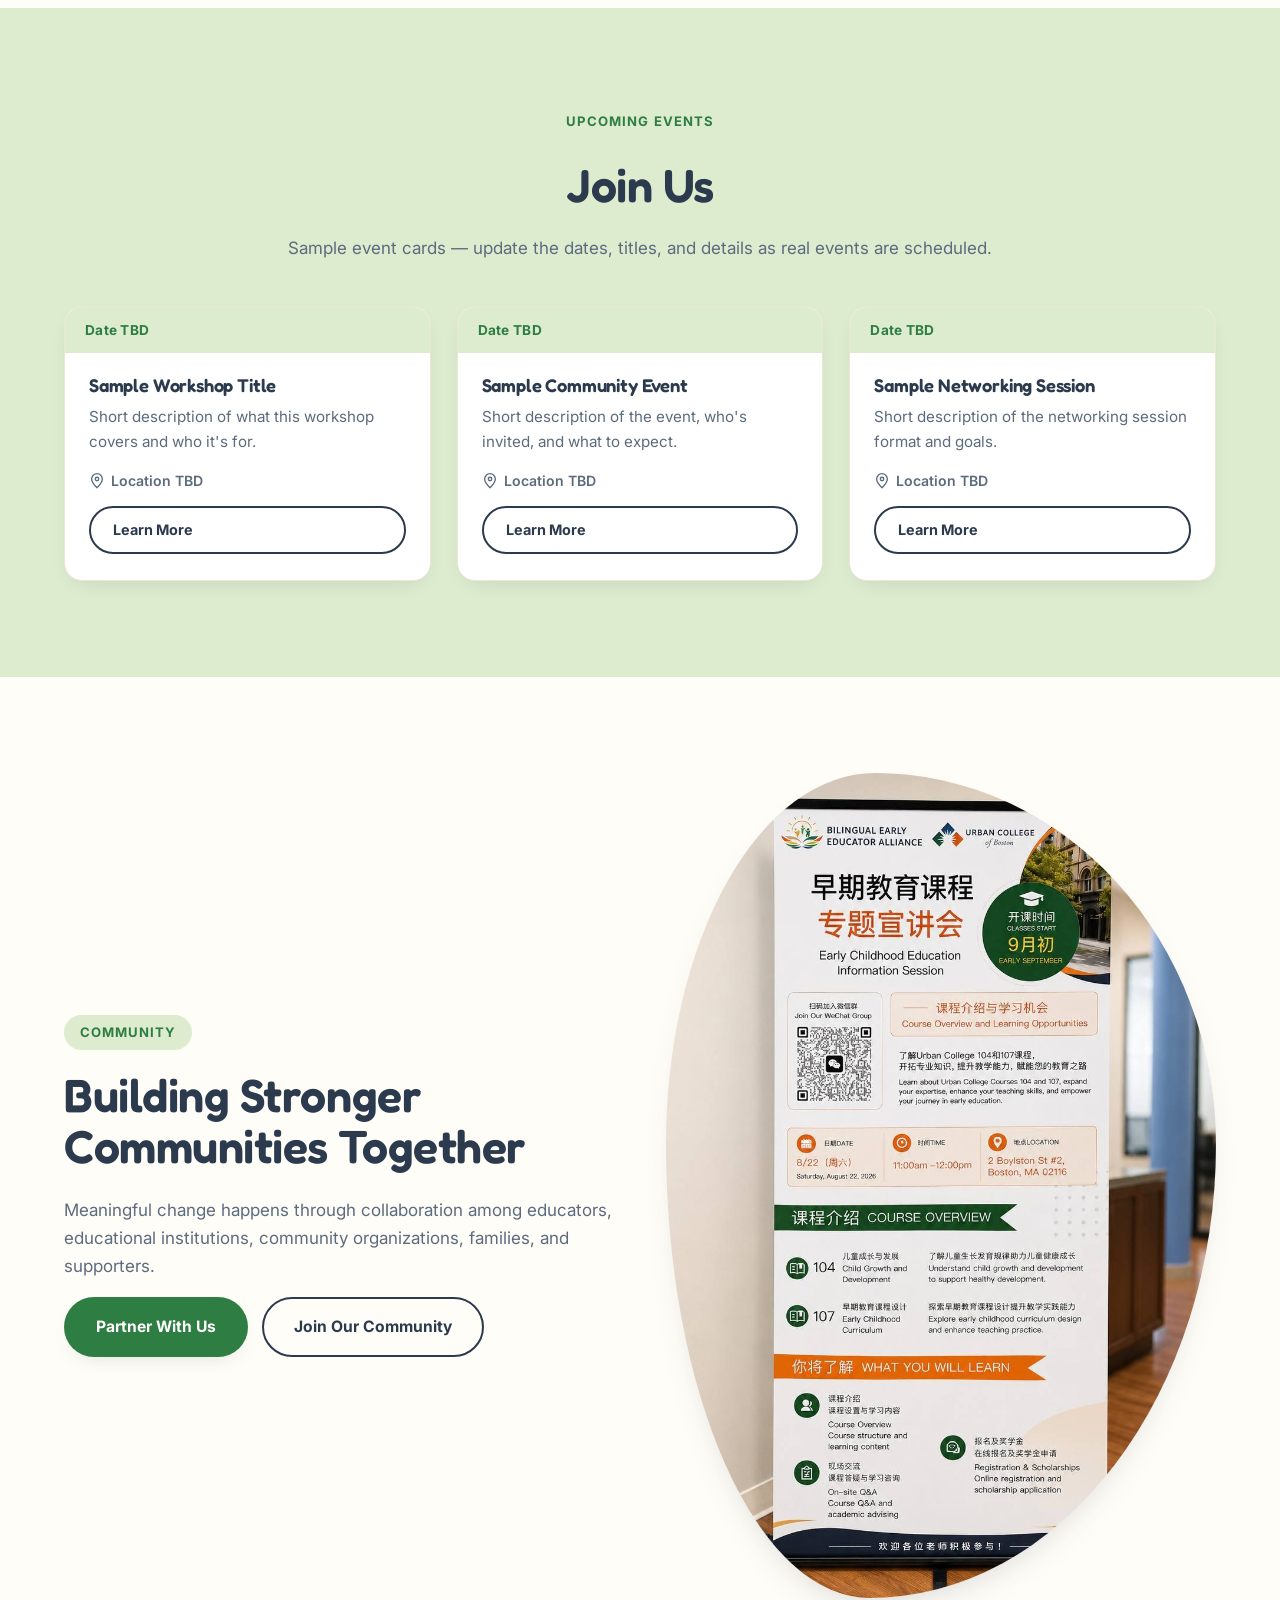
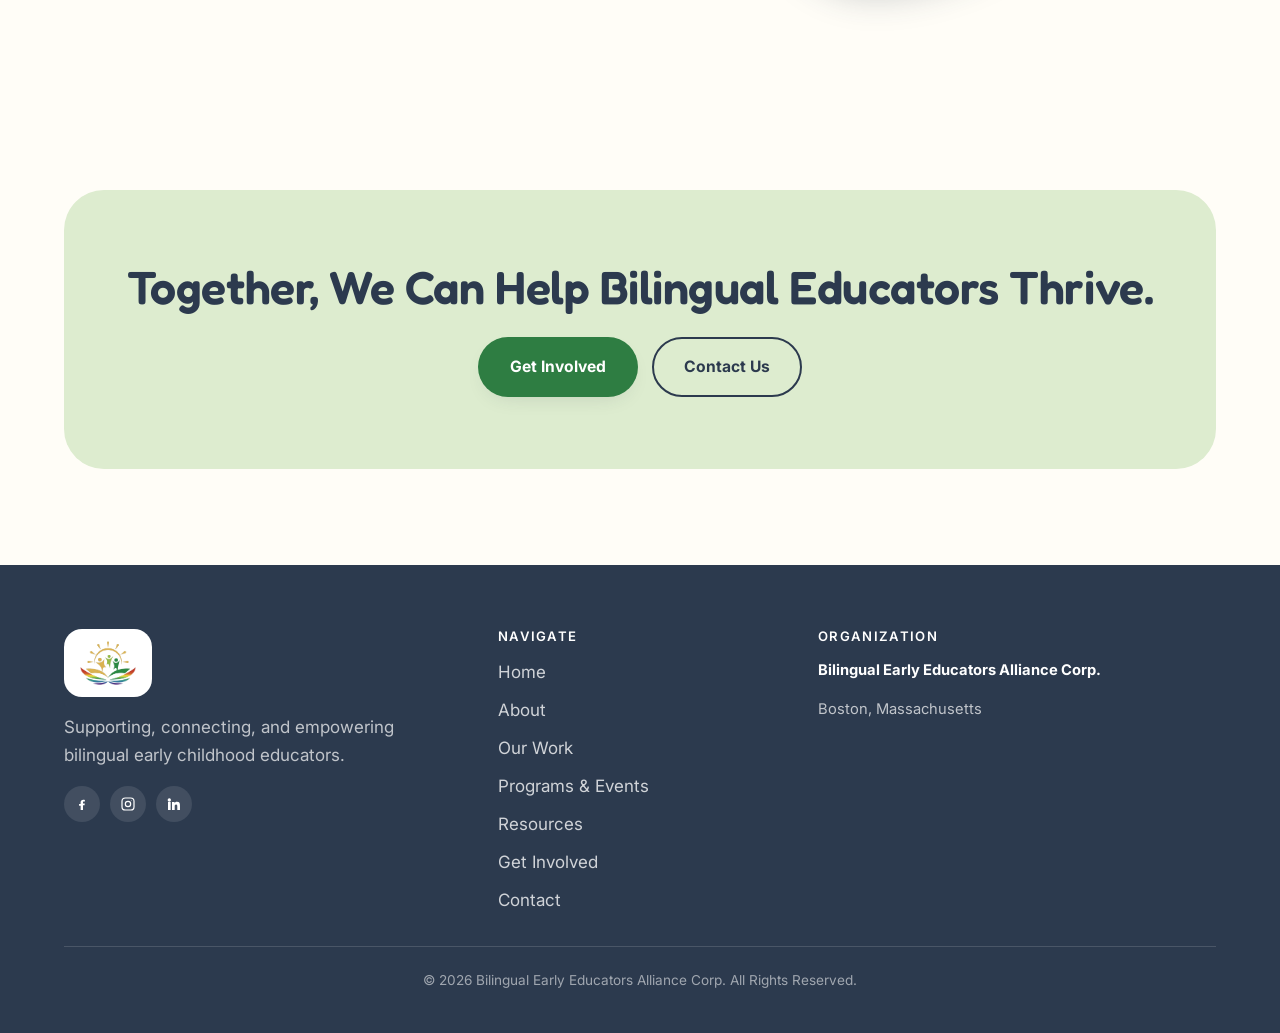
==== commit e028dad4: "Add files via upload" ====
--- a/index.html
+++ b/index.html
@@ -3,12 +3,12 @@
 <head>
   <meta charset="UTF-8">
   <meta name="viewport" content="width=device-width, initial-scale=1.0">
-  <title>Bilingual Early Educators Alliance | Supporting Bilingual Early Childhood Educators</title>
-  <meta name="description" content="Bilingual Early Educators Alliance Corp. is a Boston-based 501(c)(3) nonprofit supporting, connecting, and empowering bilingual early childhood educators through professional development, educational pathways, and community.">
+  <title>Bilingual Early Educators Alliance | Empowering Bilingual Educators</title>
+  <meta name="description" content="Bilingual Early Educators Alliance supports, connects, and empowers bilingual early childhood educators through professional development, community, resources, and opportunity.">
 
   <meta property="og:type" content="website">
   <meta property="og:title" content="Bilingual Early Educators Alliance">
-  <meta property="og:description" content="Supporting educators. Strengthening communities. Advancing bilingual education.">
+  <meta property="og:description" content="Empowering bilingual educators. Strengthening multilingual communities.">
   <meta property="og:image" content="images/logo-full.png">
   <meta property="og:url" content="https://bilingualearlyeducatorsalliance.com/">
   <meta name="twitter:card" content="summary_large_image">
@@ -19,7 +19,7 @@
 
   <link rel="preconnect" href="https://fonts.googleapis.com">
   <link rel="preconnect" href="https://fonts.gstatic.com" crossorigin>
-  <link href="https://fonts.googleapis.com/css2?family=Fraunces:opsz,wght@9..144,500;9..144,600;9..144,700&family=Karla:wght@400;500;700;800&display=swap" rel="stylesheet">
+  <link href="https://fonts.googleapis.com/css2?family=Fredoka:wght@500;600;700&family=Inter:wght@400;500;600;700;800&display=swap" rel="stylesheet">
   <link rel="stylesheet" href="css/style.css">
 </head>
 <body>
@@ -28,7 +28,7 @@
   <header class="site-header">
     <nav class="nav" aria-label="Main navigation">
       <a class="brand" href="index.html">
-        <img class="brand-logo" src="images/logo-full.png" alt="Bilingual Early Educators Alliance" width="1200" height="283">
+        <img class="brand-logo" src="images/logo-full.png" alt="Bilingual Early Educators Alliance" width="1600" height="367">
       </a>
       <button class="nav-toggle" aria-label="Open menu" aria-expanded="false">
         <svg viewBox="0 0 24 24" fill="none" stroke="currentColor" stroke-width="2" aria-hidden="true"><path d="M3 6h18M3 12h18M3 18h18" stroke-linecap="round"/></svg>
@@ -37,9 +37,10 @@
         <li><a href="index.html" aria-current="page">Home</a></li>
         <li><a href="about.html">About</a></li>
         <li><a href="our-work.html">Our Work</a></li>
-        <li><a href="get-involved.html">Get Involved</a></li>
+        <li><a href="programs.html">Programs &amp; Events</a></li>
+        <li><a href="resources.html">Resources</a></li>
         <li><a href="contact.html">Contact</a></li>
-        <li class="nav-cta"><a class="btn btn-primary" href="get-involved.html">Get Involved</a></li>
+        <li class="nav-cta"><a class="btn btn-primary btn-sm" href="get-involved.html">Get Involved</a></li>
       </ul>
     </nav>
     <div class="rainbow-strip" aria-hidden="true"></div>
@@ -47,138 +48,252 @@
 
   <main id="main">
 
-    <!-- HOME / HERO -->
+    <!-- HERO -->
     <section class="hero">
       <div class="container">
         <div>
-          <span class="hero-eyebrow">Bilingual Early Educators Alliance</span>
-          <h1>Supporting Educators. Strengthening Communities. Advancing Bilingual Education.</h1>
-          <p class="lede">Supporting and empowering bilingual early childhood educators through professional development, educational pathways, resources, and community.</p>
+          <span class="eyebrow">Bilingual Early Educators Alliance</span>
+          <h1>Empowering Bilingual Educators. Strengthening Multilingual Communities.</h1>
+          <p class="lede">Supporting bilingual early childhood educators through professional development, community, resources, and opportunity.</p>
           <div class="hero-ctas">
             <a class="btn btn-primary" href="our-work.html">Explore Our Work</a>
             <a class="btn btn-outline-ink" href="get-involved.html">Get Involved</a>
           </div>
         </div>
-        <div class="hero-art">
-          <img src="images/hero-illustration.svg" alt="Illustrated circle of diverse bilingual early childhood educators greeting one another in English and Spanish" width="640" height="560">
-        </div>
-      </div>
-    </section>
-
-    <!-- INTRO STRIP -->
-    <section class="section-tinted">
+        <div class="blob-frame reveal">
+          <img src="images/photo-workshop.jpg" alt="Bilingual educators attending a professional development workshop session in Boston" width="1400" height="1050">
+        </div>
+      </div>
+    </section>
+
+    <!-- WHO WE ARE -->
+    <section>
       <div class="container two-col reveal">
+        <div class="organic-photo shape-a">
+          <img src="images/photo-group.jpg" alt="A group of bilingual educators gathered together holding a Bilingual Early Educators Alliance banner" width="1400" height="1050">
+        </div>
         <div>
-          <div class="eyebrow"><span class="en">Who we are</span><span class="es">Quiénes somos</span></div>
-          <h2>Building a Stronger Bilingual Early Education Community</h2>
-          <p>Bilingual Early Educators Alliance Corp. is a Boston-based 501(c)(3) nonprofit dedicated to strengthening and supporting the bilingual early childhood education workforce — through professional development, educational pathways, community, and partnership.</p>
-          <a class="btn btn-outline-ink" href="about.html">More about our mission</a>
-        </div>
-        <div class="media-frame">
-          <img src="images/about-illustration.svg" alt="Illustration of two educators in a mentoring conversation" width="560" height="620">
-        </div>
-      </div>
-    </section>
-
-    <!-- WHAT WE DO (preview) -->
-    <section>
-      <div class="container">
-        <div class="section-head center reveal">
-          <div class="eyebrow" style="align-items:center"><span class="en">What we do</span><span class="es">Lo que hacemos</span></div>
-          <h2>Ways We Support Bilingual Educators</h2>
+          <span class="eyebrow">Who We Are</span>
+          <h2>A Growing Community of Bilingual Educators</h2>
+          <p>Bilingual Early Educators Alliance brings together educators, institutions, community partners, and advocates who believe bilingual educators play an essential role in creating inclusive learning environments for multilingual children and families.</p>
+          <a class="btn btn-outline-ink" href="about.html">Learn About BEEA →</a>
+        </div>
+      </div>
+    </section>
+
+    <!-- MISSION -->
+    <section>
+      <div class="container">
+        <div class="panel panel-forest reveal" style="text-align:center">
+          <span class="eyebrow">Our Mission</span>
+          <h2 style="max-width:26ch;margin-inline:auto">Our mission is to empower bilingual early educators with the knowledge, professional connections, resources, and opportunities they need to grow and lead.</h2>
+        </div>
+      </div>
+    </section>
+
+    <!-- WHAT WE DO -->
+    <section class="section-sage">
+      <div class="container">
+        <div class="section-head center reveal">
+          <span class="eyebrow" style="margin-inline:auto;display:table">What We Do</span>
+          <h2>Four Ways We Support Bilingual Educators</h2>
         </div>
         <div class="card-grid reveal">
           <div class="card">
-            <div class="card-icon icon-tint-a" aria-hidden="true">
-              <svg viewBox="0 0 24 24" fill="none" stroke="currentColor" stroke-width="1.8"><path d="M12 3l9 4.5-9 4.5-9-4.5L12 3z"/><path d="M7 10.5V16c0 1 2.5 2.5 5 2.5s5-1.5 5-2.5v-5.5"/></svg>
+            <div class="card-icon icon-tint-sage" aria-hidden="true"><svg viewBox="0 0 24 24" fill="none" stroke="currentColor" stroke-width="1.8"><path d="M12 3l9 4.5-9 4.5-9-4.5L12 3z"/><path d="M7 10.5V16c0 1 2.5 2.5 5 2.5s5-1.5 5-2.5v-5.5"/></svg></div>
+            <h3>Professional Development</h3>
+            <p>Workshops, training, and learning opportunities designed to strengthen educators' professional skills and confidence.</p>
+          </div>
+          <div class="card">
+            <div class="card-icon icon-tint-yellow" aria-hidden="true"><svg viewBox="0 0 24 24" fill="none" stroke="currentColor" stroke-width="1.8"><path d="M4 19V6a2 2 0 012-2h5v16H6a2 2 0 01-2-2z"/><path d="M20 19V6a2 2 0 00-2-2h-5v16h5a2 2 0 002-2z"/></svg></div>
+            <h3>Career &amp; Education Pathways</h3>
+            <p>Connecting bilingual educators with educational opportunities, career pathways, and professional resources.</p>
+          </div>
+          <div class="card">
+            <div class="card-icon icon-tint-pink" aria-hidden="true"><svg viewBox="0 0 24 24" fill="none" stroke="currentColor" stroke-width="1.8"><circle cx="9" cy="8" r="3.2"/><circle cx="17" cy="9" r="2.6"/><path d="M3.5 20c0-3.6 2.6-6 5.8-6s5.8 2.4 5.8 6"/><path d="M15 14.3c2.6.3 4.5 2.3 4.5 5.2"/></svg></div>
+            <h3>Community &amp; Networking</h3>
+            <p>Building a supportive professional community where bilingual educators can connect, collaborate, and learn from one another.</p>
+          </div>
+          <div class="card">
+            <div class="card-icon icon-tint-orange" aria-hidden="true"><svg viewBox="0 0 24 24" fill="none" stroke="currentColor" stroke-width="1.8"><path d="M9 12l2 2 4-4"/><circle cx="12" cy="12" r="9"/></svg></div>
+            <h3>Partnerships &amp; Advocacy</h3>
+            <p>Working with educational institutions and community organizations to strengthen support systems for bilingual educators.</p>
+          </div>
+        </div>
+      </div>
+    </section>
+
+    <!-- WHY BILINGUAL EDUCATORS MATTER -->
+    <section>
+      <div class="container">
+        <div class="section-head center reveal">
+          <span class="eyebrow" style="margin-inline:auto;display:table">Why It Matters</span>
+          <h2>Why Bilingual Educators Matter</h2>
+          <p style="margin-inline:auto">Bilingual educators help bridge language and culture between schools, children, and families.</p>
+        </div>
+        <div class="concept-grid reveal">
+          <div class="concept">
+            <div class="card-icon icon-tint-sage" style="margin:0 auto 18px" aria-hidden="true"><svg viewBox="0 0 24 24" fill="none" stroke="currentColor" stroke-width="1.8"><path d="M4 19V6a2 2 0 012-2h5v16H6a2 2 0 01-2-2z"/><path d="M20 19V6a2 2 0 00-2-2h-5v16h5a2 2 0 002-2z"/></svg></div>
+            <h3>Language</h3>
+            <p>Supporting children's multilingual development.</p>
+          </div>
+          <div class="concept">
+            <div class="card-icon icon-tint-yellow" style="margin:0 auto 18px" aria-hidden="true"><svg viewBox="0 0 24 24" fill="none" stroke="currentColor" stroke-width="1.8"><path d="M12 21s-7-4.5-9.5-9A5.5 5.5 0 0112 6a5.5 5.5 0 019.5 6c-2.5 4.5-9.5 9-9.5 9z"/></svg></div>
+            <h3>Culture</h3>
+            <p>Creating culturally responsive and inclusive learning environments.</p>
+          </div>
+          <div class="concept">
+            <div class="card-icon icon-tint-pink" style="margin:0 auto 18px" aria-hidden="true"><svg viewBox="0 0 24 24" fill="none" stroke="currentColor" stroke-width="1.8"><circle cx="8" cy="9" r="3"/><circle cx="16" cy="9" r="3"/><path d="M3 20c0-3 2.5-5 5-5s5 2 5 5"/><path d="M11 20c0-3 2.5-5 5-5s5 2 5 5"/></svg></div>
+            <h3>Connection</h3>
+            <p>Strengthening communication and trust between educators and families.</p>
+          </div>
+        </div>
+      </div>
+    </section>
+
+    <!-- PROGRAMS & ACTIVITIES -->
+    <section class="section-yellow">
+      <div class="container">
+        <div class="section-head center reveal">
+          <span class="eyebrow" style="margin-inline:auto;display:table">Programs &amp; Activities</span>
+          <h2>Ways We Bring Educators Together</h2>
+        </div>
+        <div class="card-grid reveal">
+          <div class="card">
+            <div class="card-icon icon-tint-sage" aria-hidden="true"><svg viewBox="0 0 24 24" fill="none" stroke="currentColor" stroke-width="1.8"><path d="M12 2l2.5 5.5L20 8.5l-4 4 1 6-5-2.7L7 18.5l1-6-4-4 5.5-1z"/></svg></div>
+            <h3>Professional Workshops</h3>
+            <p>Practical learning opportunities for bilingual early educators.</p>
+          </div>
+          <div class="card">
+            <div class="card-icon icon-tint-yellow" aria-hidden="true"><svg viewBox="0 0 24 24" fill="none" stroke="currentColor" stroke-width="1.8"><path d="M4 21c0-4 3.5-6 8-6s8 2 8 6"/><circle cx="12" cy="8" r="4"/></svg></div>
+            <h3>Community Events</h3>
+            <p>Events that bring educators, families, institutions, and community partners together.</p>
+          </div>
+          <div class="card">
+            <div class="card-icon icon-tint-pink" aria-hidden="true"><svg viewBox="0 0 24 24" fill="none" stroke="currentColor" stroke-width="1.8"><circle cx="8" cy="9" r="3"/><circle cx="16" cy="9" r="3"/><path d="M3 20c0-3 2.5-5 5-5s5 2 5 5"/><path d="M11 20c0-3 2.5-5 5-5s5 2 5 5"/></svg></div>
+            <h3>Educator Networking</h3>
+            <p>Opportunities for educators to exchange experiences, ideas, and professional resources.</p>
+          </div>
+          <div class="card">
+            <div class="card-icon icon-tint-orange" aria-hidden="true"><svg viewBox="0 0 24 24" fill="none" stroke="currentColor" stroke-width="1.8"><path d="M9 12l2 2 4-4"/><circle cx="12" cy="12" r="9"/></svg></div>
+            <h3>Educational Partnerships</h3>
+            <p>Collaboration with colleges, schools, childcare programs, and community organizations.</p>
+          </div>
+        </div>
+        <div style="text-align:center;margin-top:36px" class="reveal">
+          <a class="btn btn-outline-ink" href="programs.html">View Programs &amp; Events →</a>
+        </div>
+      </div>
+    </section>
+
+    <!-- OUR IMPACT -->
+    <section>
+      <div class="container">
+        <div class="section-head center reveal">
+          <span class="eyebrow" style="margin-inline:auto;display:table">Our Impact</span>
+          <h2>Growing Together</h2>
+          <p style="margin-inline:auto">These figures are placeholders — replace them with real numbers once available. See the note below.</p>
+        </div>
+        <div class="stats-grid reveal">
+          <div class="stat">
+            <span class="num">[ # ]</span>
+            <span class="label">Educators Supported</span>
+            <span class="placeholder-flag">Placeholder</span>
+          </div>
+          <div class="stat">
+            <span class="num">[ # ]</span>
+            <span class="label">Professional Programs</span>
+            <span class="placeholder-flag">Placeholder</span>
+          </div>
+          <div class="stat">
+            <span class="num">[ # ]</span>
+            <span class="label">Community Partners</span>
+            <span class="placeholder-flag">Placeholder</span>
+          </div>
+          <div class="stat">
+            <span class="num">[ # ]</span>
+            <span class="label">Languages &amp; Communities</span>
+            <span class="placeholder-flag">Placeholder</span>
+          </div>
+        </div>
+      </div>
+    </section>
+
+    <!-- UPCOMING EVENTS -->
+    <section class="section-sage">
+      <div class="container">
+        <div class="section-head center reveal">
+          <span class="eyebrow" style="margin-inline:auto;display:table">Upcoming Events</span>
+          <h2>Join Us</h2>
+          <p style="margin-inline:auto">Sample event cards — update the dates, titles, and details as real events are scheduled.</p>
+        </div>
+        <div class="event-grid reveal">
+          <div class="event-card">
+            <div class="event-date">Date TBD</div>
+            <div class="event-body">
+              <h3>Sample Workshop Title</h3>
+              <p>Short description of what this workshop covers and who it's for.</p>
+              <div class="event-location">
+                <svg viewBox="0 0 24 24" fill="none" stroke="currentColor" stroke-width="2"><path d="M12 22s8-7.5 8-13a8 8 0 10-16 0c0 5.5 8 13 8 13z"/><circle cx="12" cy="9" r="2.6"/></svg>
+                Location TBD
+              </div>
+              <a class="btn btn-outline-ink btn-sm" href="programs.html">Learn More</a>
             </div>
-            <h3>Professional Development</h3>
-            <p>Learning opportunities, workshops, and resources that help educators strengthen their skills and advance their careers.</p>
-          </div>
-          <div class="card">
-            <div class="card-icon icon-tint-b" aria-hidden="true">
-              <svg viewBox="0 0 24 24" fill="none" stroke="currentColor" stroke-width="1.8"><path d="M4 19V6a2 2 0 012-2h5v16H6a2 2 0 01-2-2z"/><path d="M20 19V6a2 2 0 00-2-2h-5v16h5a2 2 0 002-2z"/></svg>
+          </div>
+          <div class="event-card">
+            <div class="event-date">Date TBD</div>
+            <div class="event-body">
+              <h3>Sample Community Event</h3>
+              <p>Short description of the event, who's invited, and what to expect.</p>
+              <div class="event-location">
+                <svg viewBox="0 0 24 24" fill="none" stroke="currentColor" stroke-width="2"><path d="M12 22s8-7.5 8-13a8 8 0 10-16 0c0 5.5 8 13 8 13z"/><circle cx="12" cy="9" r="2.6"/></svg>
+                Location TBD
+              </div>
+              <a class="btn btn-outline-ink btn-sm" href="programs.html">Learn More</a>
             </div>
-            <h3>Educational Pathways</h3>
-            <p>Connecting educators to opportunities to continue their education, pursue credentials, and advance professionally.</p>
-          </div>
-          <div class="card">
-            <div class="card-icon icon-tint-c" aria-hidden="true">
-              <svg viewBox="0 0 24 24" fill="none" stroke="currentColor" stroke-width="1.8"><circle cx="9" cy="8" r="3.2"/><circle cx="17" cy="9" r="2.6"/><path d="M3.5 20c0-3.6 2.6-6 5.8-6s5.8 2.4 5.8 6"/><path d="M15 14.3c2.6.3 4.5 2.3 4.5 5.2"/></svg>
+          </div>
+          <div class="event-card">
+            <div class="event-date">Date TBD</div>
+            <div class="event-body">
+              <h3>Sample Networking Session</h3>
+              <p>Short description of the networking session format and goals.</p>
+              <div class="event-location">
+                <svg viewBox="0 0 24 24" fill="none" stroke="currentColor" stroke-width="2"><path d="M12 22s8-7.5 8-13a8 8 0 10-16 0c0 5.5 8 13 8 13z"/><circle cx="12" cy="9" r="2.6"/></svg>
+                Location TBD
+              </div>
+              <a class="btn btn-outline-ink btn-sm" href="programs.html">Learn More</a>
             </div>
-            <h3>Educator Community</h3>
-            <p>Meaningful connections through networking, collaboration, mentorship, and shared learning.</p>
-          </div>
-        </div>
-        <div style="text-align:center;margin-top:32px" class="reveal">
-          <a class="btn btn-outline-ink" href="our-work.html">See everything we do</a>
-        </div>
-      </div>
-    </section>
-
-    <!-- WHY BILINGUAL EDUCATORS MATTER -->
-    <section class="section-ink">
-      <div class="container two-col">
-        <div class="reveal">
-          <div class="eyebrow"><span class="en">Why it matters</span><span class="es">Por qué importa</span></div>
-          <h2>Bilingual Educators Do More Than Teach in Two Languages</h2>
-          <p>They build bridges between children, families, and schools — and help every child see multilingualism as a strength.</p>
-          <ul class="matters-list">
-            <li><svg viewBox="0 0 24 24" fill="none" stroke="currentColor" stroke-width="2"><path d="M5 12l4 4L19 6"/></svg>Build bridges between children, families, and schools</li>
-            <li><svg viewBox="0 0 24 24" fill="none" stroke="currentColor" stroke-width="2"><path d="M5 12l4 4L19 6"/></svg>Support children's language development</li>
-            <li><svg viewBox="0 0 24 24" fill="none" stroke="currentColor" stroke-width="2"><path d="M5 12l4 4L19 6"/></svg>Help preserve cultural identity</li>
-            <li><svg viewBox="0 0 24 24" fill="none" stroke="currentColor" stroke-width="2"><path d="M5 12l4 4L19 6"/></svg>Strengthen communication with multilingual families</li>
-            <li><svg viewBox="0 0 24 24" fill="none" stroke="currentColor" stroke-width="2"><path d="M5 12l4 4L19 6"/></svg>Create inclusive learning environments</li>
-            <li><svg viewBox="0 0 24 24" fill="none" stroke="currentColor" stroke-width="2"><path d="M5 12l4 4L19 6"/></svg>Help children see multilingualism as a strength</li>
-          </ul>
-        </div>
-        <div class="media-frame reveal">
-          <img src="images/why-matters-illustration.svg" alt="Illustration of an educator reading with two children, with English and Spanish language chips" width="560" height="480">
-        </div>
-      </div>
-    </section>
-
-    <!-- OUR APPROACH -->
-    <section>
-      <div class="container">
-        <div class="section-head center reveal">
-          <div class="eyebrow" style="align-items:center"><span class="en">Our approach</span><span class="es">Nuestro enfoque</span></div>
-          <h2>How We Support the Workforce</h2>
-        </div>
-        <div class="feature-grid reveal">
-          <div class="feature">
-            <div class="card-icon icon-tint-a" aria-hidden="true"><svg viewBox="0 0 24 24" fill="none" stroke="currentColor" stroke-width="1.8"><path d="M12 2l2.5 5.5L20 8.5l-4 4 1 6-5-2.7L7 18.5l1-6-4-4 5.5-1z"/></svg></div>
-            <h3>Empower Educators</h3>
-            <p>Give educators access to opportunities, knowledge, and resources.</p>
-          </div>
-          <div class="feature">
-            <div class="card-icon icon-tint-b" aria-hidden="true"><svg viewBox="0 0 24 24" fill="none" stroke="currentColor" stroke-width="1.8"><circle cx="8" cy="9" r="3"/><circle cx="16" cy="9" r="3"/><path d="M3 20c0-3 2.5-5 5-5s5 2 5 5"/><path d="M11 20c0-3 2.5-5 5-5s5 2 5 5"/></svg></div>
-            <h3>Build Connections</h3>
-            <p>A professional community where educators learn from and support one another.</p>
-          </div>
-          <div class="feature">
-            <div class="card-icon icon-tint-c" aria-hidden="true"><svg viewBox="0 0 24 24" fill="none" stroke="currentColor" stroke-width="1.8"><path d="M4 12a8 8 0 0116 0"/><path d="M12 12v8"/><path d="M8 20h8"/></svg></div>
-            <h3>Expand Opportunities</h3>
-            <p>Help educators discover educational and professional pathways.</p>
-          </div>
-          <div class="feature">
-            <div class="card-icon icon-tint-a" aria-hidden="true"><svg viewBox="0 0 24 24" fill="none" stroke="currentColor" stroke-width="1.8"><path d="M12 21s-7-4.5-9.5-9A5.5 5.5 0 0112 6a5.5 5.5 0 019.5 6c-2.5 4.5-9.5 9-9.5 9z"/></svg></div>
-            <h3>Strengthen Communities</h3>
-            <p>Support educators whose work positively impacts children, families, and communities.</p>
-          </div>
-        </div>
-      </div>
-    </section>
-
-    <!-- CTA BANNER -->
-    <section>
-      <div class="container">
-        <div class="cta-banner reveal">
-          <h2>Be Part of the Bilingual Education Community</h2>
-          <p>Whether you're an educator, an organization, or a community partner, there's a place for you here.</p>
-          <div class="hero-ctas" style="justify-content:center;margin-top:24px">
+          </div>
+        </div>
+      </div>
+    </section>
+
+    <!-- COMMUNITY / PARTNERSHIP -->
+    <section>
+      <div class="container two-col reverse reveal">
+        <div class="organic-photo shape-b">
+          <img src="images/photo-event-banner.jpg" alt="An event display banner from a Bilingual Early Educators Alliance information session" width="933" height="1400">
+        </div>
+        <div>
+          <span class="eyebrow">Community</span>
+          <h2>Building Stronger Communities Together</h2>
+          <p>Meaningful change happens through collaboration among educators, educational institutions, community organizations, families, and supporters.</p>
+          <div class="hero-ctas">
+            <a class="btn btn-primary" href="get-involved.html">Partner With Us</a>
+            <a class="btn btn-outline-ink" href="get-involved.html">Join Our Community</a>
+          </div>
+        </div>
+      </div>
+    </section>
+
+    <!-- FINAL CTA -->
+    <section>
+      <div class="container">
+        <div class="panel panel-sage cta-banner reveal">
+          <h2>Together, We Can Help Bilingual Educators Thrive.</h2>
+          <div class="hero-ctas">
             <a class="btn btn-primary" href="get-involved.html">Get Involved</a>
-            <a class="btn btn-outline" href="contact.html">Contact Us</a>
+            <a class="btn btn-outline-ink" href="contact.html">Contact Us</a>
           </div>
         </div>
       </div>
@@ -192,10 +307,15 @@
         <div>
           <div class="footer-brand">
             <div class="footer-logo-chip">
-              <img src="images/logo-full.png" alt="Bilingual Early Educators Alliance" width="1200" height="283">
+              <img src="images/logo-icon.png" alt="Bilingual Early Educators Alliance" width="600" height="473" style="height:44px;width:auto">
             </div>
           </div>
-          <p class="footer-tag">Supporting bilingual educators. Strengthening communities.</p>
+          <p class="footer-tag">Supporting, connecting, and empowering bilingual early childhood educators.</p>
+          <div class="footer-social-row" aria-label="Social media">
+            <a href="#" aria-label="Facebook"><svg viewBox="0 0 24 24" fill="currentColor"><path d="M13.5 21v-7h2.3l.4-2.7h-2.7v-1.7c0-.8.2-1.3 1.4-1.3h1.4V5.9c-.7-.1-1.5-.2-2.4-.2-2.4 0-4 1.4-4 4v2.2H7.6v2.7h2.4V21h3.5z"/></svg></a>
+            <a href="#" aria-label="Instagram"><svg viewBox="0 0 24 24" fill="none" stroke="currentColor" stroke-width="1.8"><rect x="3" y="3" width="18" height="18" rx="5"/><circle cx="12" cy="12" r="4"/><circle cx="17.2" cy="6.8" r="0.6" fill="currentColor" stroke="none"/></svg></a>
+            <a href="#" aria-label="LinkedIn"><svg viewBox="0 0 24 24" fill="currentColor"><path d="M4.98 3.5a2.5 2.5 0 11-.02 5 2.5 2.5 0 01.02-5zM3 9h4v12H3zM9 9h3.8v1.7h.05c.5-.9 1.8-1.9 3.6-1.9 3.9 0 4.5 2.5 4.5 5.8V21h-4v-5.4c0-1.3 0-3-1.8-3s-2.1 1.4-2.1 2.9V21H9z"/></svg></a>
+          </div>
         </div>
         <nav class="footer-nav" aria-label="Footer navigation">
           <h4>Navigate</h4>
@@ -203,14 +323,15 @@
             <li><a href="index.html">Home</a></li>
             <li><a href="about.html">About</a></li>
             <li><a href="our-work.html">Our Work</a></li>
+            <li><a href="programs.html">Programs &amp; Events</a></li>
+            <li><a href="resources.html">Resources</a></li>
             <li><a href="get-involved.html">Get Involved</a></li>
             <li><a href="contact.html">Contact</a></li>
           </ul>
         </nav>
         <div class="footer-legal">
           <h4>Organization</h4>
-          <p><strong>Bilingual Early Educators Alliance Corp.</strong> is a registered 501(c)(3) charitable nonprofit organization.</p>
-          <p>EIN: 41-2300348</p>
+          <p><strong>Bilingual Early Educators Alliance Corp.</strong></p>
           <p>Boston, Massachusetts</p>
         </div>
       </div>
--- a/css/style.css
+++ b/css/style.css
@@ -1,56 +1,55 @@
 /* ==========================================================================
    Bilingual Early Educators Alliance — Stylesheet
    Design system: tokens → base → layout → components → pages → utilities
+
+   Direction: warm, rounded, spacious "modern early-education" layout
+   (oversized type, pill buttons, organic shapes, soft pastel panels)
+   built for a professional nonprofit audience — not a childcare site.
+   Palette = the brief's sage / pale-yellow / cream system, with the
+   organization's real logo navy and green used for text and the
+   primary brand accent so the site still reads as *this* org's site.
    ========================================================================== */
 
 /* ---------- Design tokens ---------- */
 :root {
-  /* Color: sampled directly from the organization's own logo — the
-     sun-and-book mark's navy/green wordmark, gold sunburst, and the
-     rainbow arc across the book's open pages. Using the real brand
-     colors (rather than a generic palette) is what keeps this site
-     from reading as a template. */
-  --ink: #26344A;            /* deep navy (from logo wordmark) — headings, nav, dark blocks */
-  --ink-soft: #57647A;       /* muted navy-gray body text on light backgrounds */
-  --paper: #FBF6EC;          /* warm ivory page background */
-  --paper-raised: #FFFFFF;   /* card surfaces */
-  --line: #E4DACB;           /* hairline borders on paper */
-
-  --gold: #DAB250;           /* logo sunburst gold — primary accent, CTAs */
-  --gold-dark: #C39638;      /* hover state */
-  --purple: #6B3FA0;         /* logo rainbow-arc violet — secondary accent, emphasis */
-  --purple-dark: #5A3485;    /* hover state */
-  --green: #3C8C4A;          /* logo wordmark green — tertiary accent, icons, dividers */
-  --green-tint: #E7F1E7;     /* light tinted panels */
-  --purple-tint: #EFE7F5;    /* light tinted panels */
-  --gold-tint: #FBEFD7;      /* light tinted panels */
-
-  /* legacy aliases kept so existing component styles below don't need
-     to be rewired one-by-one — these now point at brand colors */
-  --marigold: var(--gold);
-  --marigold-dark: var(--gold-dark);
-  --berry: var(--purple);
-  --sky: var(--green);
-  --sky-tint: var(--green-tint);
-  --berry-tint: var(--purple-tint);
-  --marigold-tint: var(--gold-tint);
-
-  /* logo's rainbow book-arc, used sparingly as a single signature strip */
-  --rainbow: linear-gradient(90deg, #C23827, #DAB250, #8BBF4A, #2F7A3E, #368F97, #495D83, #6B3FA0);
-
-  --ink-rgb: 38, 52, 74;
+  /* Surfaces */
+  --cream: #FFFDF7;          /* page background */
+  --paper: #FFFFFF;          /* card surfaces */
+  --sage: #DDECCF;           /* primary soft panel background */
+  --sage-deep: #BFE0A3;      /* sage, one step deeper (badges, hover) */
+  --yellow: #FFF1B8;         /* secondary soft panel background */
+  --yellow-deep: #FFE58A;    /* yellow, one step deeper */
+  --line: #EDE6D3;           /* hairline borders on cream */
+
+  /* Accents (used sparingly, per brief) */
+  --orange: #F0A868;         /* muted orange accent */
+  --pink: #F6C9C9;           /* soft pink accent */
+  --forest: #2E7D42;         /* deeper forest green — primary CTA color, from the logo's leaf green */
+  --forest-dark: #256536;    /* hover state */
+  --gold: #DAB250;           /* logo sunburst gold — secondary accent */
+  --gold-dark: #C39638;
+
+  /* Text + brand ink (from the logo's navy wordmark, deepened for contrast) */
+  --ink: #2C3A4E;            /* body text, headings */
+  --ink-soft: #5C6B7D;       /* muted body text */
+  --navy: #495D82;           /* logo navy — decorative accent, active nav state */
+  --ink-rgb: 44, 58, 78;
+
+  /* Logo's rainbow book-arc, used once per page as a signature strip */
+  --rainbow: linear-gradient(90deg, #C13826, #DAB250, #94B947, #2B8842, #3C8C97, #495D82, #6B3FA0);
 
   /* Type */
-  --font-display: "Fraunces", "Iowan Old Style", "Palatino Linotype", serif;
-  --font-body: "Karla", "Segoe UI", system-ui, -apple-system, sans-serif;
+  --font-display: "Fredoka", "Baloo 2", system-ui, sans-serif;
+  --font-body: "Inter", "Segoe UI", system-ui, -apple-system, sans-serif;
 
   /* Layout */
-  --max-w: 1180px;
-  --radius-lg: 22px;
-  --radius-md: 14px;
-  --radius-sm: 8px;
-  --shadow-card: 0 12px 32px -18px rgba(var(--ink-rgb), 0.35);
-  --shadow-soft: 0 6px 18px -10px rgba(var(--ink-rgb), 0.25);
+  --max-w: 1200px;
+  --radius-xl: 40px;
+  --radius-lg: 28px;
+  --radius-md: 18px;
+  --radius-sm: 10px;
+  --shadow-card: 0 16px 36px -20px rgba(var(--ink-rgb), 0.28);
+  --shadow-soft: 0 8px 22px -12px rgba(var(--ink-rgb), 0.22);
 }
 
 /* ---------- Reset / base ---------- */
@@ -65,8 +64,8 @@
   margin: 0;
   font-family: var(--font-body);
   color: var(--ink);
-  background: var(--paper);
-  line-height: 1.6;
+  background: var(--cream);
+  line-height: 1.65;
   font-size: 17px;
 }
 
@@ -77,15 +76,16 @@
 
 h1, h2, h3, h4 {
   font-family: var(--font-display);
-  line-height: 1.15;
+  line-height: 1.1;
   margin: 0 0 0.5em;
   font-weight: 600;
   letter-spacing: -0.01em;
-}
-
-h1 { font-size: clamp(2.4rem, 5vw, 3.6rem); }
-h2 { font-size: clamp(1.9rem, 3.4vw, 2.6rem); }
-h3 { font-size: 1.35rem; }
+  color: var(--ink);
+}
+
+h1 { font-size: clamp(2.6rem, 6vw, 4.2rem); }
+h2 { font-size: clamp(2rem, 4vw, 2.9rem); }
+h3 { font-size: 1.4rem; }
 
 p { margin: 0 0 1em; color: var(--ink-soft); }
 
@@ -95,9 +95,10 @@
   padding: 0 24px;
 }
 
-section { padding: 88px 0; }
+section { padding: 96px 0; }
 @media (max-width: 640px) {
-  section { padding: 56px 0; }
+  section { padding: 60px 0; }
+  h1 { font-size: clamp(2.2rem, 9vw, 3rem); }
 }
 
 /* skip link for accessibility */
@@ -111,40 +112,35 @@
   border-radius: 0 0 8px 0;
   z-index: 200;
 }
-.skip-link:focus {
-  left: 0;
-}
+.skip-link:focus { left: 0; }
 
 :focus-visible {
-  outline: 3px solid var(--berry);
+  outline: 3px solid var(--forest);
   outline-offset: 3px;
 }
 
-/* ---------- Eyebrow / bilingual label — signature device ---------- */
-/* Every section is introduced by a short label shown in English with its
-   Spanish counterpart underneath: a small, concrete nod to the org's
-   bilingual mission that repeats as a structural rhythm across the site. */
+/* ---------- Eyebrow label ---------- */
 .eyebrow {
   display: inline-flex;
-  flex-direction: column;
-  gap: 2px;
-  margin-bottom: 18px;
-}
-.eyebrow .en {
-  font-size: 0.8rem;
+  align-items: center;
+  gap: 8px;
   font-weight: 700;
-  letter-spacing: 0.14em;
+  font-size: 0.82rem;
+  letter-spacing: 0.08em;
   text-transform: uppercase;
-  color: var(--berry);
-}
-.eyebrow .es {
-  font-size: 0.8rem;
-  font-style: italic;
-  color: var(--ink-soft);
-  letter-spacing: 0.02em;
-}
-
-/* ---------- Buttons ---------- */
+  color: var(--forest);
+  background: var(--sage);
+  padding: 7px 16px;
+  border-radius: 999px;
+  margin-bottom: 20px;
+}
+.section-dark .eyebrow,
+.on-forest .eyebrow {
+  background: rgba(255,255,255,0.16);
+  color: #fff;
+}
+
+/* ---------- Buttons (pill-shaped, per brief) ---------- */
 .btn {
   display: inline-flex;
   align-items: center;
@@ -152,26 +148,33 @@
   font-family: var(--font-body);
   font-weight: 700;
   font-size: 0.98rem;
-  padding: 14px 28px;
+  padding: 15px 30px;
   border-radius: 999px;
   border: 2px solid transparent;
   cursor: pointer;
-  transition: transform 0.15s ease, background 0.2s ease, color 0.2s ease, border-color 0.2s ease;
-}
-.btn:hover { transform: translateY(-1px); }
+  transition: transform 0.15s ease, background 0.2s ease, color 0.2s ease, border-color 0.2s ease, box-shadow 0.2s ease;
+}
+.btn:hover { transform: translateY(-2px); }
 
 .btn-primary {
-  background: var(--marigold);
+  background: var(--forest);
+  color: #fff;
+  box-shadow: var(--shadow-soft);
+}
+.btn-primary:hover { background: var(--forest-dark); }
+
+.btn-secondary {
+  background: var(--gold);
   color: var(--ink);
 }
-.btn-primary:hover { background: var(--marigold-dark); }
+.btn-secondary:hover { background: var(--gold-dark); }
 
 .btn-outline {
   background: transparent;
   border-color: currentColor;
-  color: var(--paper-raised);
-}
-.btn-outline:hover { background: rgba(255,255,255,0.12); }
+  color: #fff;
+}
+.btn-outline:hover { background: rgba(255,255,255,0.14); }
 
 .btn-outline-ink {
   background: transparent;
@@ -180,24 +183,18 @@
 }
 .btn-outline-ink:hover { background: rgba(var(--ink-rgb), 0.06); }
 
-.btn-berry {
-  background: var(--berry);
-  color: #fff;
-}
-.btn-berry:hover { background: var(--purple-dark); }
+.btn-sm { padding: 10px 22px; font-size: 0.9rem; }
 
 /* ---------- Header / nav ---------- */
 .site-header {
   position: sticky;
   top: 0;
   z-index: 100;
-  background: rgba(251, 246, 236, 0.92);
+  background: rgba(255, 253, 247, 0.92);
   backdrop-filter: blur(8px);
   border-bottom: 1px solid var(--line);
 }
 
-/* Signature detail: a thin strip of the logo's own rainbow book-arc,
-   repeated once per page as a quiet, literal brand callback. */
 .rainbow-strip {
   height: 4px;
   background: var(--rainbow);
@@ -207,46 +204,38 @@
   display: flex;
   align-items: center;
   justify-content: space-between;
-  padding: 16px 24px;
+  padding: 14px 24px;
   max-width: var(--max-w);
   margin: 0 auto;
-}
-
-.brand {
-  display: flex;
-  align-items: center;
-}
-.brand-logo {
-  height: 40px;
-  width: auto;
-  display: block;
-}
-
-@media (max-width: 400px) {
-  .brand-logo { height: 34px; }
-}
+  gap: 16px;
+}
+
+.brand { display: flex; align-items: center; }
+.brand-logo { height: 44px; width: auto; display: block; }
+@media (max-width: 400px) { .brand-logo { height: 36px; } }
 
 .nav-links {
   display: flex;
   align-items: center;
-  gap: 6px;
+  gap: 4px;
   list-style: none;
 }
 .nav-links a {
-  padding: 10px 16px;
+  padding: 10px 15px;
   border-radius: 999px;
   font-weight: 600;
-  font-size: 0.96rem;
+  font-size: 0.95rem;
   color: var(--ink-soft);
   transition: background 0.2s ease, color 0.2s ease;
+  white-space: nowrap;
 }
 .nav-links a:hover,
 .nav-links a[aria-current="page"] {
-  background: var(--sky-tint);
+  background: var(--sage);
   color: var(--ink);
 }
 
-.nav-cta { margin-left: 8px; }
+.nav-cta { margin-left: 6px; }
 
 .nav-toggle {
   display: none;
@@ -257,231 +246,355 @@
 }
 .nav-toggle svg { width: 26px; height: 26px; color: var(--ink); }
 
-@media (max-width: 880px) {
+@media (max-width: 980px) {
   .nav-toggle { display: inline-flex; }
   .nav-links {
     position: absolute;
     top: 100%;
     left: 0;
     right: 0;
-    background: var(--paper-raised);
+    background: var(--paper);
     flex-direction: column;
     align-items: stretch;
     gap: 4px;
-    padding: 12px;
+    padding: 14px;
     border-bottom: 1px solid var(--line);
     box-shadow: var(--shadow-soft);
     display: none;
   }
   .nav-links.open { display: flex; }
-  .nav-links a { display: block; text-align: left; }
+  .nav-links a { display: block; text-align: left; padding: 12px 16px; }
   .nav-cta { margin-left: 0; }
 }
 
 /* ---------- Hero ---------- */
-.hero {
-  padding: 72px 0 96px;
+.hero { padding: 64px 0 40px; overflow: hidden; position: relative; }
+.hero .container {
+  display: grid;
+  grid-template-columns: 1.05fr 0.95fr;
+  gap: 48px;
+  align-items: center;
+  position: relative;
+  z-index: 1;
+}
+.hero h1 { margin-bottom: 20px; }
+.hero .lede { font-size: 1.18rem; max-width: 48ch; }
+.hero-ctas { display: flex; flex-wrap: wrap; gap: 14px; margin-top: 12px; }
+
+.blob-frame {
+  position: relative;
+  border-radius: var(--radius-xl);
   overflow: hidden;
 }
-.hero .container {
-  display: grid;
-  grid-template-columns: 1.05fr 0.95fr;
-  gap: 56px;
-  align-items: center;
-}
-.hero-eyebrow {
-  font-weight: 700;
-  letter-spacing: 0.14em;
-  text-transform: uppercase;
-  font-size: 0.82rem;
-  color: var(--berry);
-  margin-bottom: 14px;
+.blob-frame img {
+  width: 100%;
+  height: 100%;
+  object-fit: cover;
   display: block;
-}
-.hero h1 { margin-bottom: 20px; }
-.hero .lede {
-  font-size: 1.15rem;
-  max-width: 46ch;
-}
-.hero-ctas {
-  display: flex;
-  flex-wrap: wrap;
-  gap: 14px;
-  margin-top: 8px;
-}
-.hero-art {
-  border-radius: var(--radius-lg);
+  aspect-ratio: 4/3.1;
+}
+.blob-decoration {
+  position: absolute;
+  z-index: -1;
+  pointer-events: none;
+}
+
+@media (max-width: 900px) {
+  .hero .container { grid-template-columns: 1fr; }
+  .blob-frame { order: -1; max-width: 480px; margin: 0 auto; }
+}
+
+/* ---------- Page hero (secondary pages) ---------- */
+.page-hero {
+  padding: 60px 0 56px;
+  position: relative;
+  overflow: hidden;
+}
+.page-hero .lede { max-width: 60ch; font-size: 1.08rem; }
+.page-hero.on-sage { background: var(--sage); }
+.page-hero.on-yellow { background: var(--yellow); }
+
+/* ---------- Rounded panel sections (Kiddie-style big soft containers) ---------- */
+.panel {
+  border-radius: var(--radius-xl);
+  padding: 72px 56px;
+}
+.panel-sage { background: var(--sage); }
+.panel-yellow { background: var(--yellow); }
+.panel-forest { background: var(--forest); color: #fff; }
+.panel-forest h2, .panel-forest h3 { color: #fff; }
+.panel-forest p { color: rgba(255,255,255,0.88); }
+@media (max-width: 640px) {
+  .panel { padding: 44px 24px; border-radius: var(--radius-lg); }
+}
+
+/* ---------- Cards ---------- */
+.card-grid {
+  display: grid;
+  grid-template-columns: repeat(4, 1fr);
+  gap: 24px;
+}
+@media (max-width: 1040px) { .card-grid { grid-template-columns: repeat(2, 1fr); } }
+@media (max-width: 600px) { .card-grid { grid-template-columns: 1fr; } }
+
+.card-grid.cols-3 { grid-template-columns: repeat(3, 1fr); }
+@media (max-width: 900px) { .card-grid.cols-3 { grid-template-columns: repeat(2, 1fr); } }
+@media (max-width: 600px) { .card-grid.cols-3 { grid-template-columns: 1fr; } }
+
+.card {
+  background: var(--paper);
+  border-radius: var(--radius-md);
+  padding: 30px 26px;
+  box-shadow: var(--shadow-soft);
+  border: 1px solid var(--line);
+}
+.card-icon {
+  width: 54px;
+  height: 54px;
+  border-radius: 16px;
+  display: flex;
+  align-items: center;
+  justify-content: center;
+  margin-bottom: 18px;
+}
+.card-icon svg { width: 26px; height: 26px; }
+.card h3 { margin-bottom: 10px; font-size: 1.2rem; }
+.card p { margin-bottom: 0; font-size: 0.97rem; }
+
+.icon-tint-sage { background: var(--sage); color: var(--forest); }
+.icon-tint-yellow { background: var(--yellow); color: var(--gold-dark); }
+.icon-tint-pink { background: var(--pink); color: #B4506E; }
+.icon-tint-orange { background: #FBE6D2; color: #C97A34; }
+
+/* ---------- Section variants ---------- */
+.section-sage { background: var(--sage); }
+.section-yellow { background: var(--yellow); }
+.section-dark { background: var(--ink); color: #fff; }
+.section-dark h2, .section-dark h3 { color: #fff; }
+.section-dark p { color: rgba(255,255,255,0.82); }
+
+.two-col {
+  display: grid;
+  grid-template-columns: 1fr 1fr;
+  gap: 52px;
+  align-items: center;
+}
+@media (max-width: 880px) { .two-col { grid-template-columns: 1fr; } }
+.two-col.reverse > *:first-child { order: 2; }
+@media (max-width: 880px) { .two-col.reverse > *:first-child { order: 0; } }
+
+/* ---------- Organic blob-framed photo (signature device) ---------- */
+.organic-photo {
+  position: relative;
+  border-radius: var(--radius-xl);
   overflow: hidden;
   box-shadow: var(--shadow-card);
 }
-
-@media (max-width: 900px) {
-  .hero .container { grid-template-columns: 1fr; }
-  .hero-art { order: -1; }
-}
-
-/* ---------- Page hero (secondary pages) ---------- */
-.page-hero {
-  padding: 64px 0 48px;
-  background: var(--ink);
-  color: #fff;
-}
-.page-hero h1 { color: #fff; }
-.page-hero .lede { color: rgba(255,255,255,0.82); max-width: 60ch; }
-.page-hero .eyebrow .en { color: var(--marigold); }
-.page-hero .eyebrow .es { color: rgba(255,255,255,0.7); }
-
-/* ---------- Cards ---------- */
-.card-grid {
+.organic-photo img { width: 100%; height: 100%; object-fit: cover; display: block; }
+.organic-photo.shape-a { border-radius: 64% 36% 41% 59% / 46% 42% 58% 54%; }
+.organic-photo.shape-b { border-radius: 38% 62% 63% 37% / 45% 45% 55% 55%; }
+@media (max-width: 640px) {
+  .organic-photo.shape-a, .organic-photo.shape-b { border-radius: var(--radius-lg); }
+}
+
+/* ---------- Why-it-matters concept trio ---------- */
+.concept-grid {
   display: grid;
   grid-template-columns: repeat(3, 1fr);
   gap: 28px;
 }
-@media (max-width: 980px) { .card-grid { grid-template-columns: repeat(2, 1fr); } }
-@media (max-width: 640px) { .card-grid { grid-template-columns: 1fr; } }
-
-.card {
-  background: var(--paper-raised);
-  border-radius: var(--radius-md);
-  padding: 32px 28px;
-  box-shadow: var(--shadow-soft);
-  border: 1px solid var(--line);
-}
-.card-icon {
-  width: 52px;
-  height: 52px;
-  border-radius: var(--radius-sm);
-  display: flex;
-  align-items: center;
-  justify-content: center;
-  margin-bottom: 18px;
-}
-.card-icon svg { width: 26px; height: 26px; }
-.card h3 { margin-bottom: 10px; }
-.card p { margin-bottom: 0; font-size: 0.98rem; }
-
-.icon-tint-a { background: var(--sky-tint); color: var(--sky); }
-.icon-tint-b { background: var(--marigold-tint); color: var(--marigold-dark); }
-.icon-tint-c { background: var(--berry-tint); color: var(--berry); }
-
-/* ---------- Section variants ---------- */
-.section-tinted { background: var(--sky-tint); }
-.section-ink {
-  background: var(--ink);
-  color: #fff;
-}
-.section-ink h2, .section-ink h3 { color: #fff; }
-.section-ink p { color: rgba(255,255,255,0.82); }
-.section-ink .eyebrow .en { color: var(--marigold); }
-.section-ink .eyebrow .es { color: rgba(255,255,255,0.7); }
-
-.two-col {
-  display: grid;
-  grid-template-columns: 1fr 1fr;
-  gap: 56px;
-  align-items: center;
-}
-@media (max-width: 880px) {
-  .two-col { grid-template-columns: 1fr; }
-}
-
-.media-frame {
-  border-radius: var(--radius-lg);
-  overflow: hidden;
-  box-shadow: var(--shadow-card);
-}
-
-/* Why-it-matters list */
-.matters-list {
-  list-style: none;
-  display: grid;
-  gap: 16px;
-  margin-top: 24px;
-}
-.matters-list li {
-  display: flex;
-  gap: 14px;
-  align-items: flex-start;
-  font-size: 1.02rem;
-  color: rgba(255,255,255,0.92);
-}
-.matters-list svg {
-  width: 22px;
-  height: 22px;
-  flex-shrink: 0;
-  margin-top: 3px;
-  color: var(--marigold);
-}
-
-/* Approach feature cards (4-up, no numbering — not a sequence) */
-.feature-grid {
+@media (max-width: 880px) { .concept-grid { grid-template-columns: 1fr; } }
+.concept {
+  text-align: center;
+  padding: 12px;
+}
+.concept .card-icon { margin: 0 auto 18px; }
+.concept h3 { font-size: 1.2rem; }
+
+/* ---------- Impact stats ---------- */
+.stats-grid {
   display: grid;
   grid-template-columns: repeat(4, 1fr);
   gap: 24px;
 }
-@media (max-width: 980px) { .feature-grid { grid-template-columns: repeat(2, 1fr); } }
-@media (max-width: 560px) { .feature-grid { grid-template-columns: 1fr; } }
-
-.feature {
-  padding: 8px 4px;
-}
-.feature .card-icon { margin-bottom: 16px; }
-.feature h3 { font-size: 1.15rem; }
-.feature p { font-size: 0.95rem; }
-
-/* Partnerships */
+@media (max-width: 880px) { .stats-grid { grid-template-columns: repeat(2, 1fr); } }
+.stat {
+  text-align: center;
+  padding: 8px;
+}
+.stat .num {
+  display: block;
+  font-family: var(--font-display);
+  font-size: clamp(2.2rem, 4vw, 3rem);
+  font-weight: 600;
+  color: var(--forest);
+}
+.stat .label { font-size: 0.92rem; color: var(--ink-soft); font-weight: 600; }
+.stat .placeholder-flag {
+  display: inline-block;
+  margin-top: 6px;
+  font-size: 0.72rem;
+  font-weight: 700;
+  letter-spacing: 0.05em;
+  text-transform: uppercase;
+  color: var(--gold-dark);
+  background: var(--yellow);
+  padding: 3px 10px;
+  border-radius: 999px;
+}
+
+/* ---------- Event cards ---------- */
+.event-grid {
+  display: grid;
+  grid-template-columns: repeat(3, 1fr);
+  gap: 26px;
+}
+@media (max-width: 900px) { .event-grid { grid-template-columns: 1fr; } }
+.event-card {
+  background: var(--paper);
+  border: 1px solid var(--line);
+  border-radius: var(--radius-md);
+  overflow: hidden;
+  box-shadow: var(--shadow-soft);
+  display: flex;
+  flex-direction: column;
+}
+.event-date {
+  background: var(--sage);
+  color: var(--forest);
+  font-weight: 700;
+  font-size: 0.85rem;
+  padding: 12px 20px;
+  letter-spacing: 0.02em;
+}
+.event-body { padding: 22px 24px 26px; display: flex; flex-direction: column; flex-grow: 1; }
+.event-body h3 { font-size: 1.15rem; margin-bottom: 8px; }
+.event-body p { font-size: 0.95rem; flex-grow: 1; }
+.event-location {
+  display: flex;
+  align-items: center;
+  gap: 6px;
+  font-size: 0.88rem;
+  color: var(--ink-soft);
+  font-weight: 600;
+  margin-bottom: 14px;
+}
+.event-location svg { width: 16px; height: 16px; flex-shrink: 0; }
+
+/* ---------- Resource cards ---------- */
+.resource-category {
+  margin-bottom: 12px;
+}
+.resource-category h3 {
+  display: flex;
+  align-items: center;
+  gap: 10px;
+}
+.resource-grid {
+  display: grid;
+  grid-template-columns: repeat(2, 1fr);
+  gap: 18px;
+  margin-top: 20px;
+  margin-bottom: 56px;
+}
+@media (max-width: 700px) { .resource-grid { grid-template-columns: 1fr; } }
+.resource-card {
+  background: var(--paper);
+  border: 1px solid var(--line);
+  border-radius: var(--radius-md);
+  padding: 22px 24px;
+  display: flex;
+  align-items: center;
+  gap: 16px;
+  box-shadow: var(--shadow-soft);
+}
+.resource-card .file-icon {
+  width: 46px;
+  height: 46px;
+  border-radius: 12px;
+  background: var(--sage);
+  color: var(--forest);
+  display: flex;
+  align-items: center;
+  justify-content: center;
+  flex-shrink: 0;
+}
+.resource-card .file-icon svg { width: 22px; height: 22px; }
+.resource-card .meta { flex-grow: 1; }
+.resource-card h4 { margin: 0 0 4px; font-size: 1rem; font-family: var(--font-body); font-weight: 700; }
+.resource-card p { margin: 0; font-size: 0.86rem; }
+.resource-card .tag {
+  font-size: 0.72rem;
+  font-weight: 700;
+  text-transform: uppercase;
+  letter-spacing: 0.04em;
+  color: var(--gold-dark);
+}
+
+/* ---------- Involvement / partnership cards ---------- */
+.involve-grid {
+  display: grid;
+  grid-template-columns: repeat(4, 1fr);
+  gap: 24px;
+}
+@media (max-width: 980px) { .involve-grid { grid-template-columns: repeat(2, 1fr); } }
+@media (max-width: 600px) { .involve-grid { grid-template-columns: 1fr; } }
+.involve-card {
+  background: var(--paper);
+  border-radius: var(--radius-md);
+  padding: 32px 26px;
+  border: 1px solid var(--line);
+  display: flex;
+  flex-direction: column;
+  height: 100%;
+  box-shadow: var(--shadow-soft);
+}
+.involve-card p { flex-grow: 1; }
+.involve-card .btn { align-self: flex-start; margin-top: 10px; }
+
+/* ---------- Gallery strip (real photos) ---------- */
+.gallery-grid {
+  display: grid;
+  grid-template-columns: repeat(3, 1fr);
+  gap: 20px;
+}
+@media (max-width: 800px) { .gallery-grid { grid-template-columns: 1fr 1fr; } }
+@media (max-width: 520px) { .gallery-grid { grid-template-columns: 1fr; } }
+.gallery-grid img {
+  border-radius: var(--radius-md);
+  width: 100%;
+  height: 260px;
+  object-fit: cover;
+  box-shadow: var(--shadow-soft);
+}
+
+/* ---------- Partner types ---------- */
 .partner-types {
   display: grid;
   grid-template-columns: repeat(4, 1fr);
-  gap: 18px;
-  margin: 32px 0 8px;
+  gap: 16px;
+  margin: 28px 0 8px;
 }
 @media (max-width: 880px) { .partner-types { grid-template-columns: repeat(2, 1fr); } }
 .partner-type {
   border: 1px solid var(--line);
-  border-radius: var(--radius-md);
-  padding: 20px;
-  background: var(--paper-raised);
+  border-radius: 999px;
+  padding: 14px 18px;
+  background: var(--paper);
   text-align: center;
   font-weight: 700;
-  font-size: 0.95rem;
-}
-
-/* Get involved */
-.involve-grid {
-  display: grid;
-  grid-template-columns: repeat(3, 1fr);
-  gap: 28px;
-}
-@media (max-width: 880px) { .involve-grid { grid-template-columns: 1fr; } }
-.involve-card {
-  background: var(--paper-raised);
-  border-radius: var(--radius-md);
-  padding: 34px 28px;
-  border: 1px solid var(--line);
-  display: flex;
-  flex-direction: column;
-  height: 100%;
-}
-.involve-card p { flex-grow: 1; }
-.involve-card .btn { align-self: flex-start; margin-top: 12px; }
-
-/* CTA banner */
-.cta-banner {
-  background: var(--berry);
-  color: #fff;
-  border-radius: var(--radius-lg);
-  padding: 48px;
-  text-align: center;
-}
-.cta-banner h2, .cta-banner p { color: #fff; }
-.cta-banner p { color: rgba(255,255,255,0.88); max-width: 56ch; margin-inline: auto; }
-.cta-banner .btn-primary { color: var(--ink); }
-
-/* Note / placeholder callouts (for content the org will add later) */
+  font-size: 0.92rem;
+}
+
+/* CTA banner (reuses .panel-forest) */
+.cta-banner { text-align: center; }
+.cta-banner p { max-width: 56ch; margin-inline: auto; }
+.cta-banner .hero-ctas { justify-content: center; margin-top: 24px; }
+
+/* Note / placeholder callouts */
 .note {
-  border: 1.5px dashed var(--sky);
-  background: var(--sky-tint);
+  border: 1.5px dashed var(--forest);
+  background: var(--sage);
   border-radius: var(--radius-md);
   padding: 18px 22px;
   font-size: 0.92rem;
@@ -489,78 +602,79 @@
 }
 .note strong { color: var(--ink); }
 
+/* ---------- Values grid (About page) ---------- */
+.values-grid {
+  display: grid;
+  grid-template-columns: repeat(3, 1fr);
+  gap: 20px;
+}
+@media (max-width: 880px) { .values-grid { grid-template-columns: repeat(2, 1fr); } }
+@media (max-width: 560px) { .values-grid { grid-template-columns: 1fr; } }
+.value-chip {
+  background: var(--paper);
+  border: 1px solid var(--line);
+  border-radius: var(--radius-md);
+  padding: 22px;
+  box-shadow: var(--shadow-soft);
+}
+.value-chip h4 { margin: 0 0 6px; font-family: var(--font-display); font-size: 1.1rem; }
+.value-chip p { margin: 0; font-size: 0.92rem; }
+
+/* ---------- Timeline / story (About page) ---------- */
+.story-block { max-width: 72ch; }
+.story-block p { font-size: 1.04rem; }
+
 /* ---------- Contact page ---------- */
 .contact-wrap {
   display: grid;
   grid-template-columns: 0.85fr 1.15fr;
-  gap: 48px;
+  gap: 44px;
   align-items: start;
 }
 @media (max-width: 900px) { .contact-wrap { grid-template-columns: 1fr; } }
 
-.contact-info h3 { margin-top: 28px; }
-.contact-info .addr {
-  font-style: normal;
-  color: var(--ink-soft);
-}
-.contact-info .ein {
-  margin-top: 18px;
-  font-size: 0.92rem;
-  color: var(--ink-soft);
-}
+.contact-info h3 { margin-top: 26px; font-size: 1.1rem; }
+.contact-info .addr { font-style: normal; color: var(--ink-soft); }
+.contact-info .ein { margin-top: 16px; font-size: 0.9rem; color: var(--ink-soft); }
+.social-row { display: flex; gap: 12px; margin-top: 10px; }
+.social-row a {
+  width: 40px; height: 40px;
+  border-radius: 50%;
+  background: var(--sage);
+  color: var(--forest);
+  display: flex; align-items: center; justify-content: center;
+}
+.social-row svg { width: 18px; height: 18px; }
 
 .form-card {
-  background: var(--paper-raised);
+  background: var(--paper);
   border: 1px solid var(--line);
   border-radius: var(--radius-lg);
   padding: 36px;
-  box-shadow: var(--shadow-soft);
-}
-.field {
-  margin-bottom: 20px;
-}
-.field label {
-  display: block;
-  font-weight: 700;
-  font-size: 0.92rem;
-  margin-bottom: 6px;
-}
-.field input,
-.field textarea {
+  box-shadow: var(--shadow-card);
+}
+.field { margin-bottom: 20px; }
+.field label { display: block; font-weight: 700; font-size: 0.92rem; margin-bottom: 6px; }
+.field input, .field textarea, .field select {
   width: 100%;
-  padding: 12px 14px;
+  padding: 13px 16px;
   border: 1.5px solid var(--line);
   border-radius: var(--radius-sm);
   font-family: inherit;
   font-size: 1rem;
-  background: var(--paper);
+  background: var(--cream);
   color: var(--ink);
 }
-.field input:focus,
-.field textarea:focus {
-  border-color: var(--sky);
-}
-.field-row {
-  display: grid;
-  grid-template-columns: 1fr 1fr;
-  gap: 16px;
-}
+.field input:focus, .field textarea:focus, .field select:focus { border-color: var(--forest); }
+.field-row { display: grid; grid-template-columns: 1fr 1fr; gap: 16px; }
 @media (max-width: 520px) { .field-row { grid-template-columns: 1fr; } }
 
-.form-status {
-  margin-top: 14px;
-  font-size: 0.92rem;
-  font-weight: 700;
-}
-.form-status.success { color: var(--sky); }
-.form-status.error { color: var(--berry); }
+.form-status { margin-top: 14px; font-size: 0.92rem; font-weight: 700; }
+.form-status.success { color: var(--forest); }
+.form-status.error { color: #B4506E; }
 
 /* ---------- Footer ---------- */
-.site-footer {
-  background: var(--ink);
-  color: rgba(255,255,255,0.78);
-  padding: 56px 0 28px;
-}
+.site-footer { background: var(--ink); color: rgba(255,255,255,0.78); padding: 64px 0 28px; }
 .footer-grid {
   display: grid;
   grid-template-columns: 1.4fr 1fr 1.4fr;
@@ -570,26 +684,20 @@
 }
 @media (max-width: 760px) { .footer-grid { grid-template-columns: 1fr; } }
 
-.footer-brand {
-  margin-bottom: 16px;
-}
+.footer-brand { margin-bottom: 16px; }
 .footer-logo-chip {
   display: inline-flex;
-  background: var(--paper-raised);
+  background: var(--paper);
   padding: 12px 16px;
   border-radius: var(--radius-md);
 }
-.footer-logo-chip img {
-  height: 36px;
-  width: auto;
-  display: block;
-}
+.footer-logo-chip img { height: 38px; width: auto; display: block; }
 .footer-tag { color: rgba(255,255,255,0.7); max-width: 32ch; }
 
-.footer-nav h4, .footer-legal h4 {
+.footer-nav h4, .footer-legal h4, .footer-social h4 {
   color: #fff;
   font-family: var(--font-body);
-  font-size: 0.85rem;
+  font-size: 0.82rem;
   letter-spacing: 0.1em;
   text-transform: uppercase;
   margin-bottom: 14px;
@@ -599,6 +707,16 @@
 
 .footer-legal p { color: rgba(255,255,255,0.7); font-size: 0.92rem; }
 .footer-legal strong { color: #fff; }
+
+.footer-social-row { display: flex; gap: 10px; margin-top: 12px; }
+.footer-social-row a {
+  width: 36px; height: 36px;
+  border-radius: 50%;
+  background: rgba(255,255,255,0.1);
+  display: flex; align-items: center; justify-content: center;
+  color: #fff;
+}
+.footer-social-row svg { width: 16px; height: 16px; }
 
 .footer-bottom {
   padding-top: 22px;
@@ -607,28 +725,22 @@
   text-align: center;
 }
 
-/* ---------- Reveal-on-scroll (subtle, respects reduced motion) ----------
-   Content is visible by default (plain .reveal has no hidden state).
-   The hidden-until-scrolled state only applies once script.js has
-   confirmed it's running and added "js" to <html> — so a JS error,
-   a disabled script, or an old browser never results in blank
-   sections; the animation is a bonus, not a dependency. */
+/* ---------- Reveal-on-scroll ----------
+   Visible by default; the JS-gated fade-in is a bonus, never a
+   dependency (see js/script.js for the "js" class it adds). */
 html.js .reveal {
   opacity: 0;
-  transform: translateY(14px);
+  transform: translateY(16px);
   transition: opacity 0.6s ease, transform 0.6s ease;
 }
-html.js .reveal.is-visible {
-  opacity: 1;
-  transform: translateY(0);
-}
+html.js .reveal.is-visible { opacity: 1; transform: translateY(0); }
 @media (prefers-reduced-motion: reduce) {
   html.js .reveal { opacity: 1; transform: none; }
 }
 
 /* ---------- Section heads ---------- */
-.section-head {
-  max-width: 68ch;
-  margin-bottom: 44px;
-}
+.section-head { max-width: 68ch; margin-bottom: 44px; }
 .section-head.center { margin-inline: auto; text-align: center; }
+
+/* ---------- Breadcrumb-free page intro spacing helper ---------- */
+.tight-top { padding-top: 8px; }
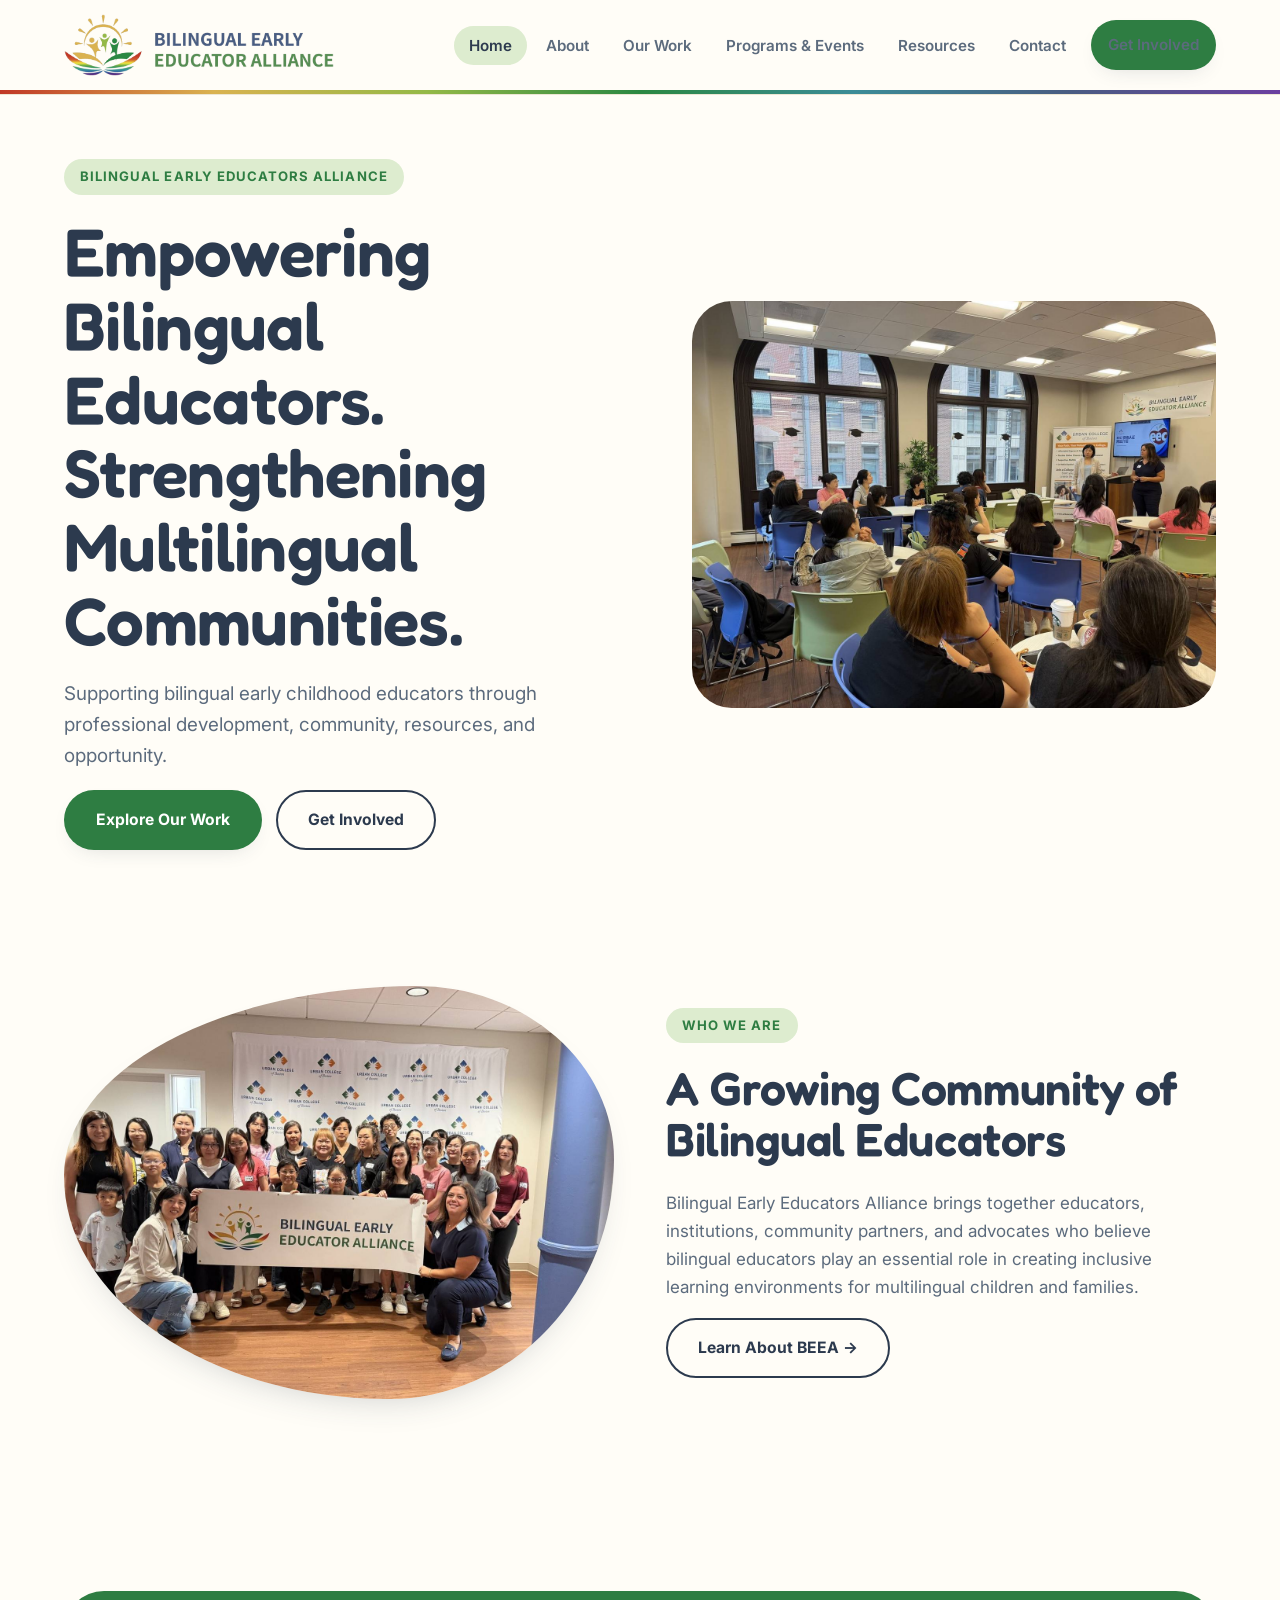
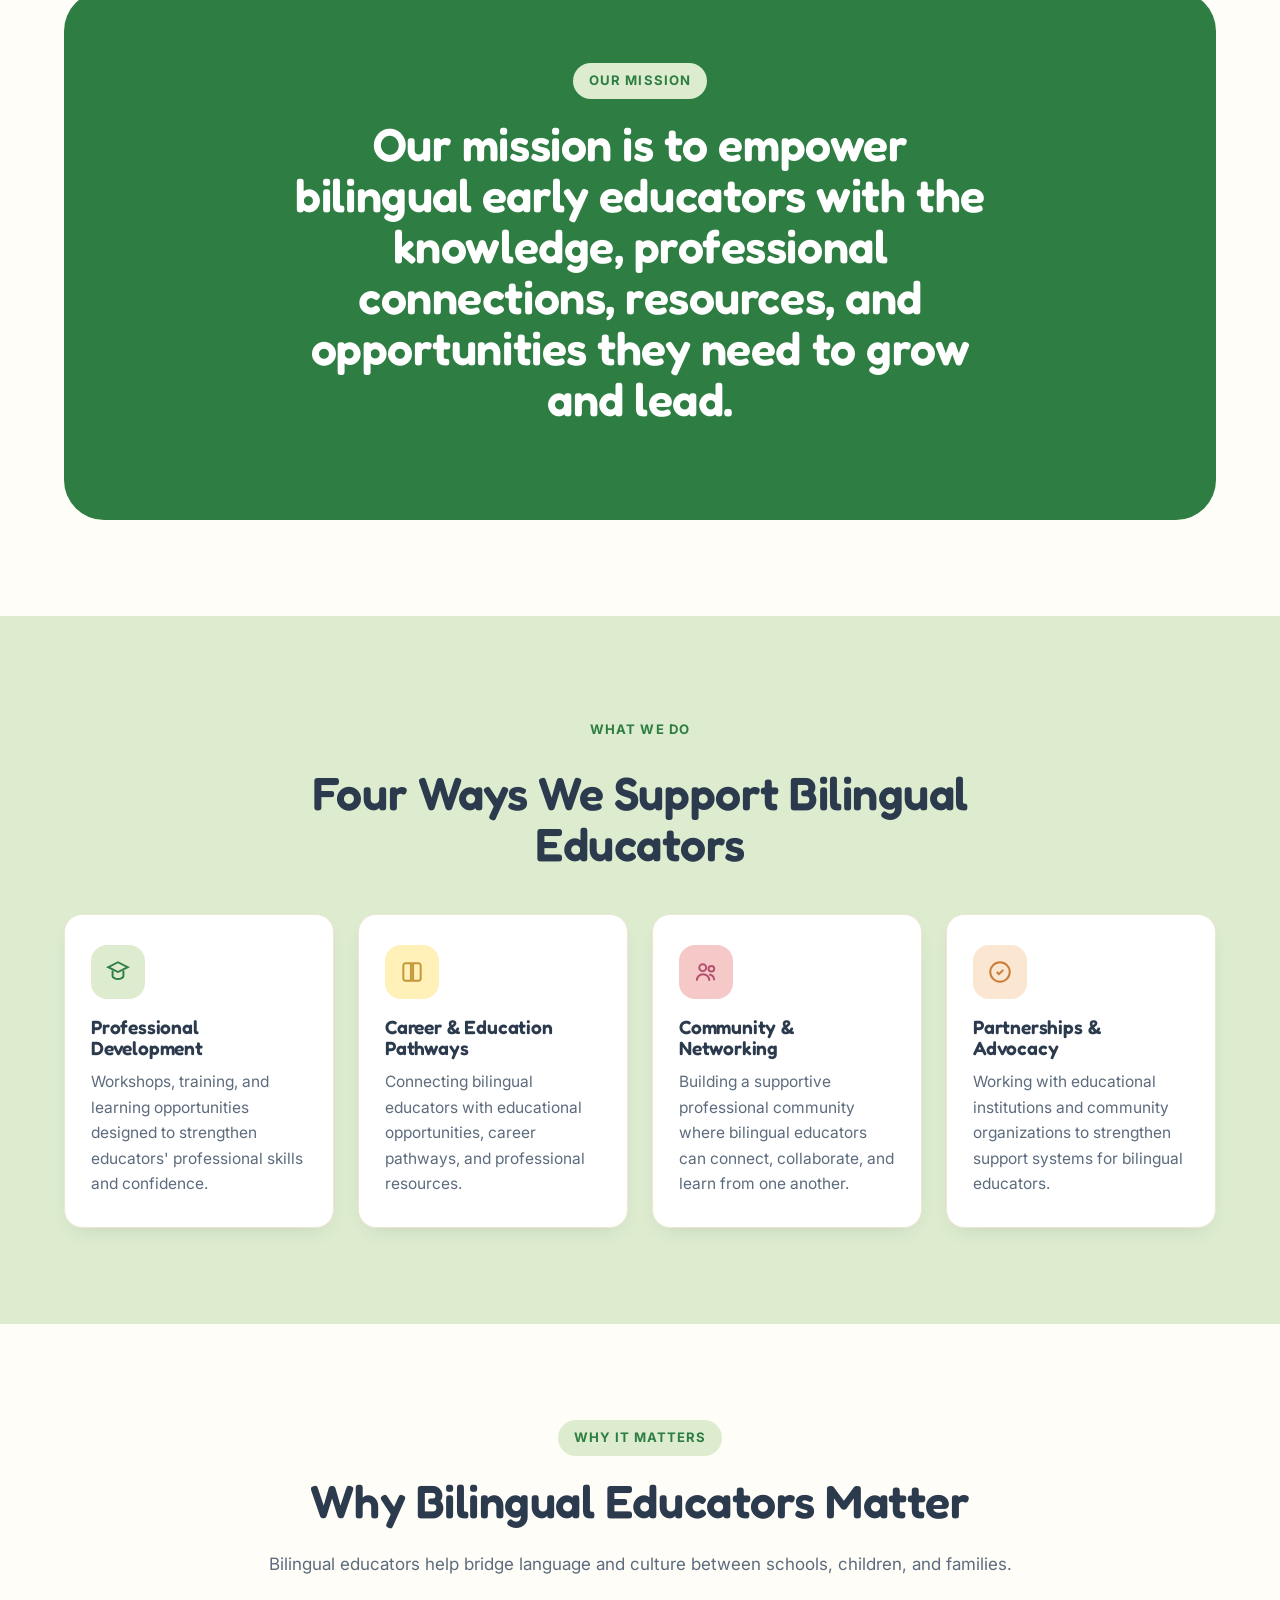
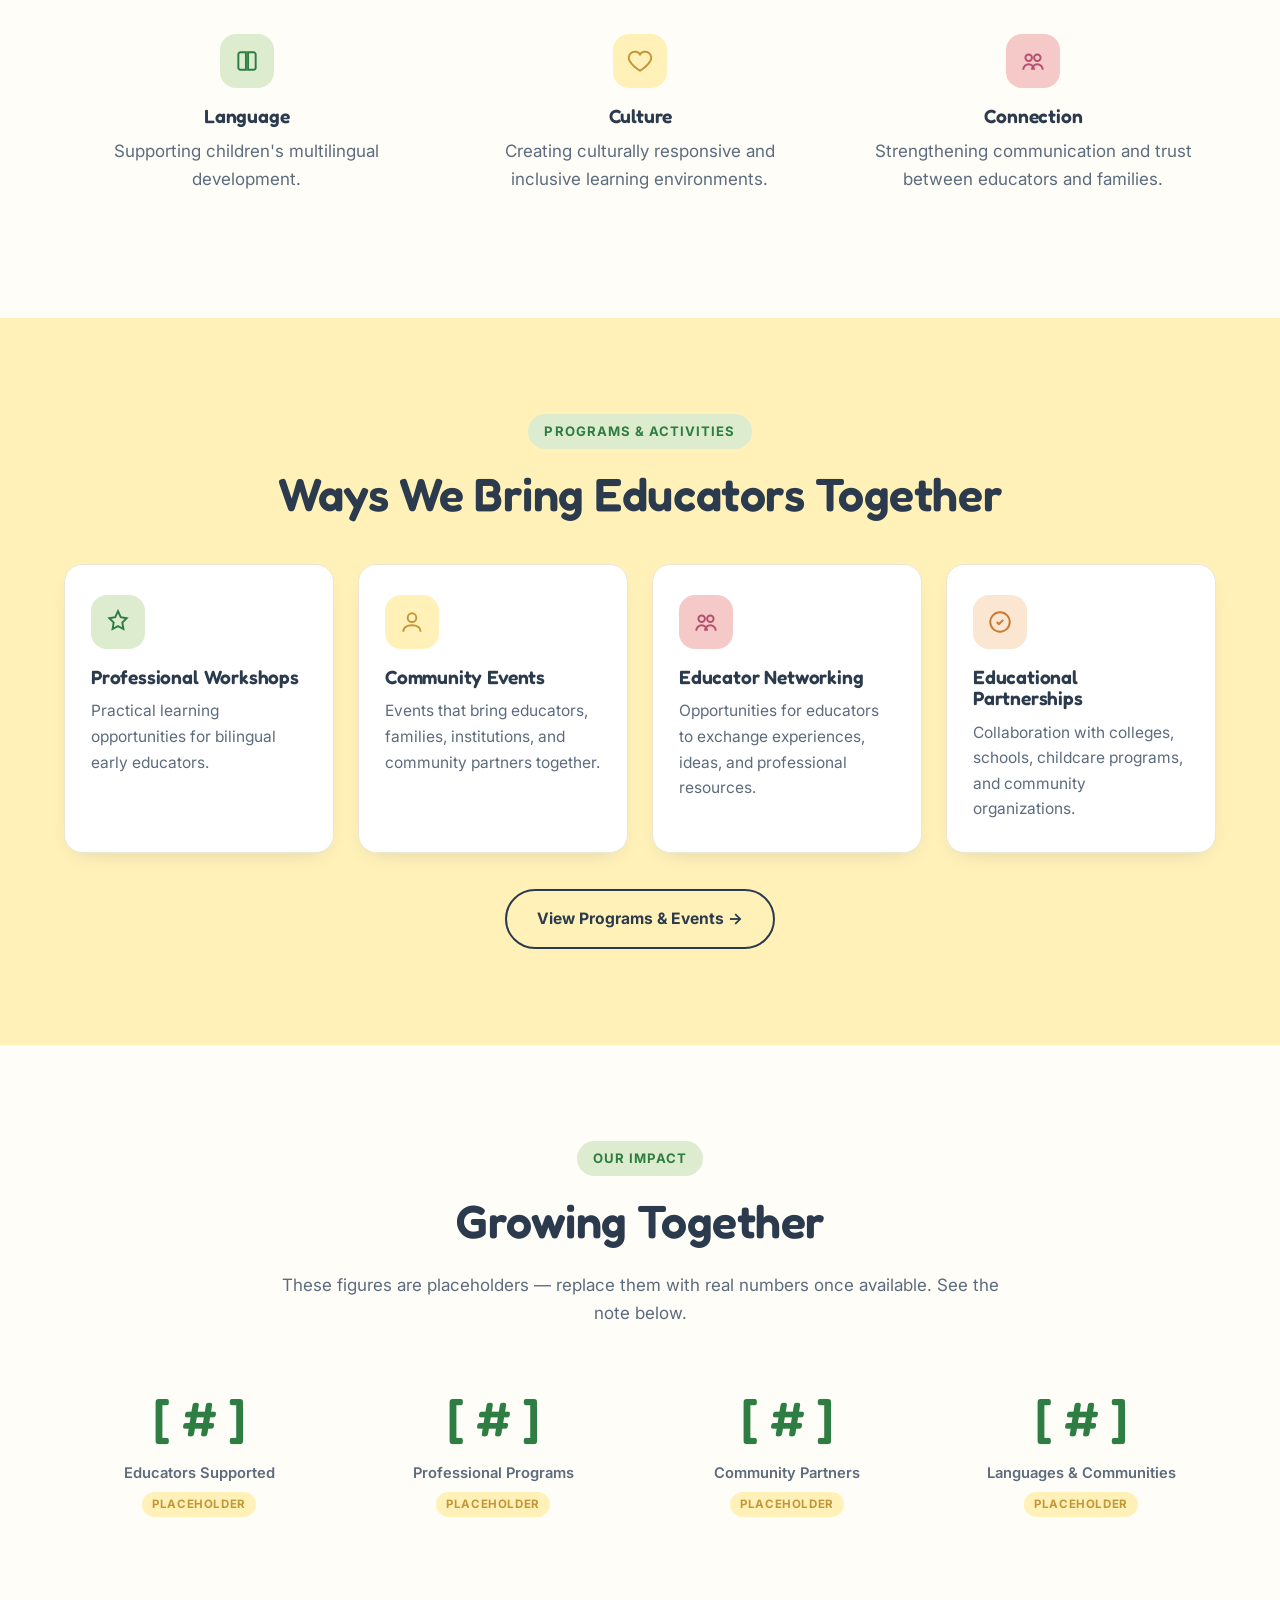
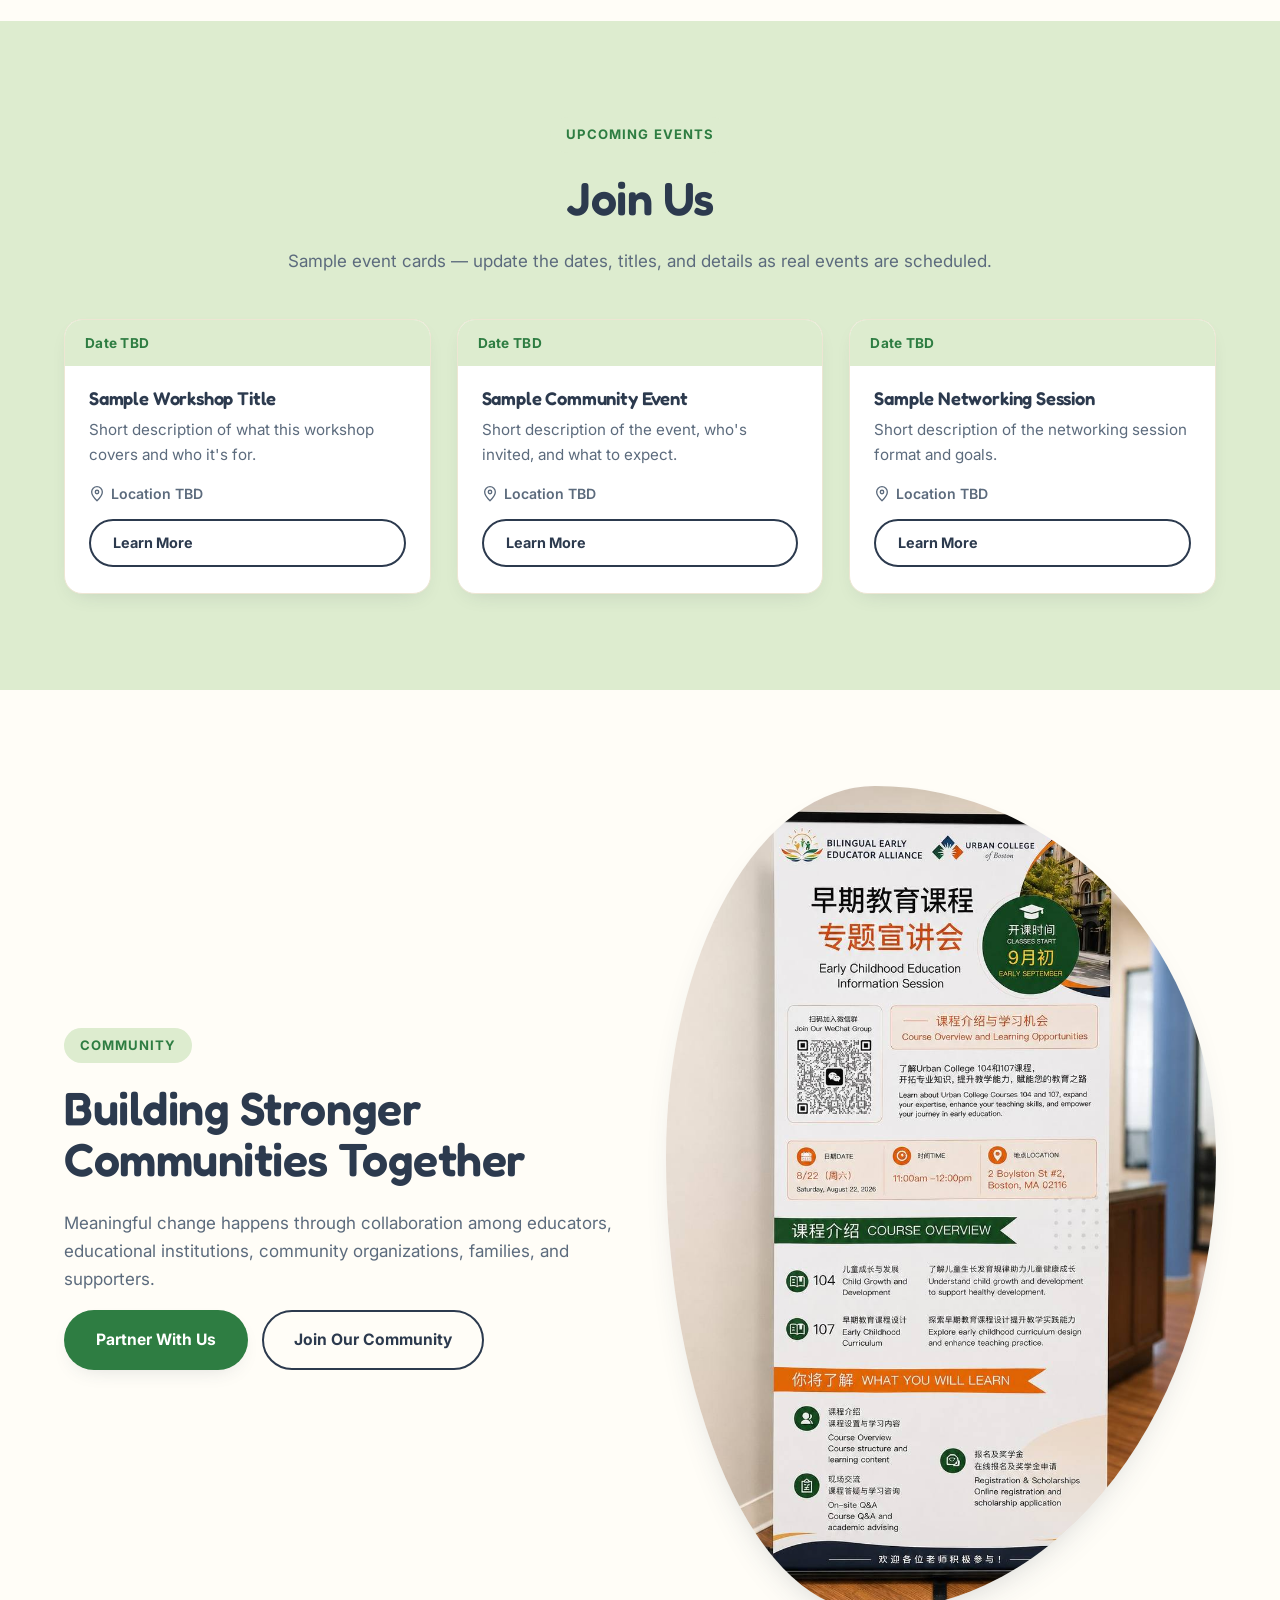
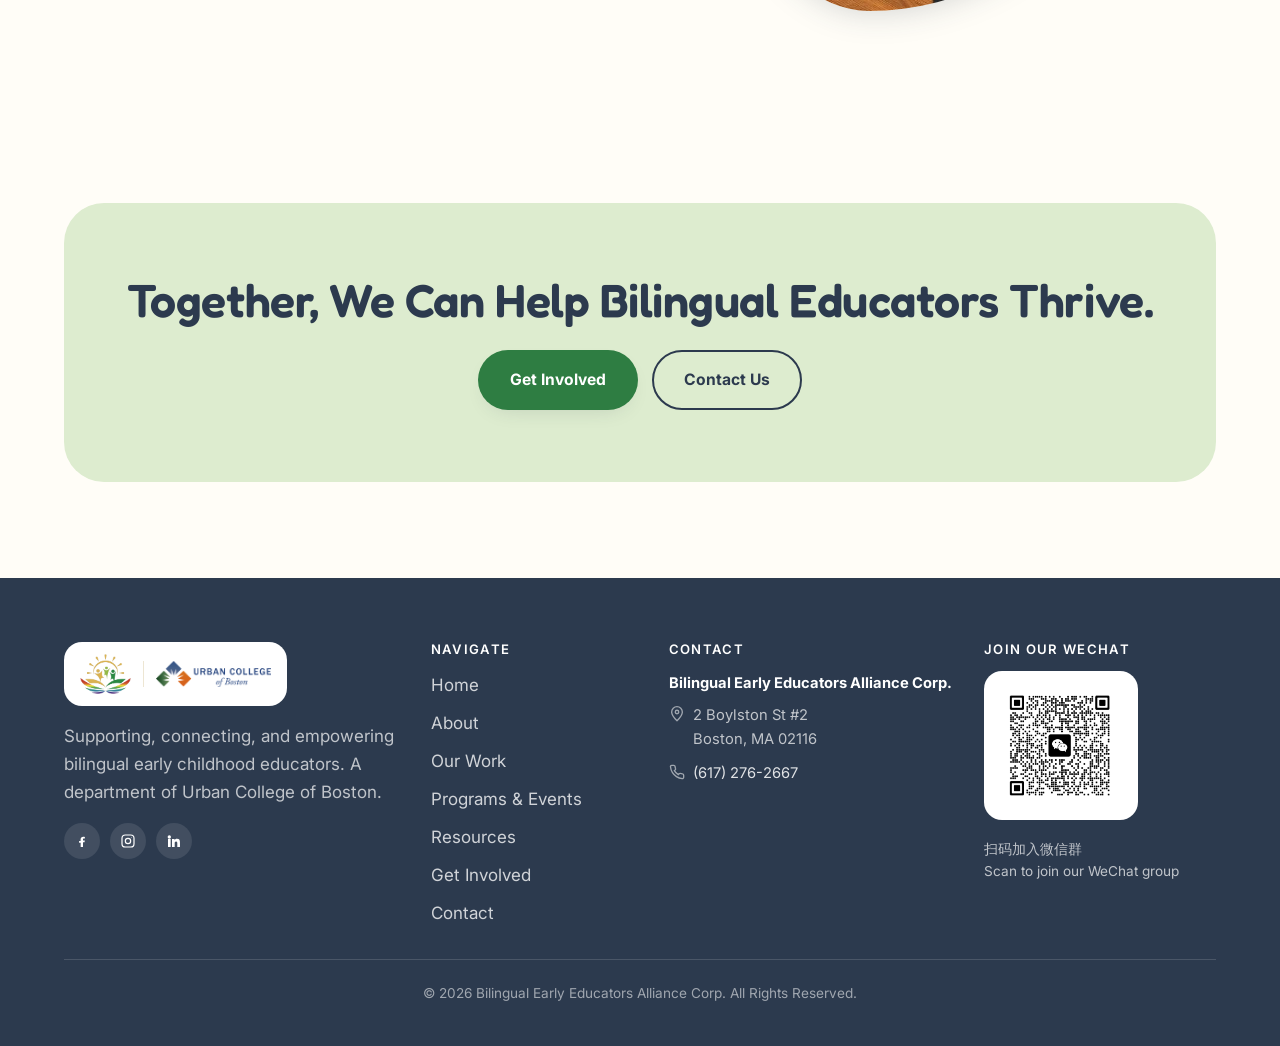
==== commit 3691751b: "Add files via upload" ====
--- a/index.html
+++ b/index.html
@@ -307,10 +307,12 @@
         <div>
           <div class="footer-brand">
             <div class="footer-logo-chip">
-              <img src="images/logo-icon.png" alt="Bilingual Early Educators Alliance" width="600" height="473" style="height:44px;width:auto">
+              <img src="images/logo-icon.png" alt="Bilingual Early Educators Alliance" width="600" height="473" style="height:40px;width:auto">
+              <div class="footer-divider" aria-hidden="true"></div>
+              <img src="images/partner-urban-college.png" alt="Urban College of Boston" width="1000" height="226" style="height:26px;width:auto">
             </div>
           </div>
-          <p class="footer-tag">Supporting, connecting, and empowering bilingual early childhood educators.</p>
+          <p class="footer-tag">Supporting, connecting, and empowering bilingual early childhood educators. A department of Urban College of Boston.</p>
           <div class="footer-social-row" aria-label="Social media">
             <a href="#" aria-label="Facebook"><svg viewBox="0 0 24 24" fill="currentColor"><path d="M13.5 21v-7h2.3l.4-2.7h-2.7v-1.7c0-.8.2-1.3 1.4-1.3h1.4V5.9c-.7-.1-1.5-.2-2.4-.2-2.4 0-4 1.4-4 4v2.2H7.6v2.7h2.4V21h3.5z"/></svg></a>
             <a href="#" aria-label="Instagram"><svg viewBox="0 0 24 24" fill="none" stroke="currentColor" stroke-width="1.8"><rect x="3" y="3" width="18" height="18" rx="5"/><circle cx="12" cy="12" r="4"/><circle cx="17.2" cy="6.8" r="0.6" fill="currentColor" stroke="none"/></svg></a>
@@ -330,9 +332,23 @@
           </ul>
         </nav>
         <div class="footer-legal">
-          <h4>Organization</h4>
+          <h4>Contact</h4>
           <p><strong>Bilingual Early Educators Alliance Corp.</strong></p>
-          <p>Boston, Massachusetts</p>
+          <div class="footer-contact-line">
+            <svg viewBox="0 0 24 24" fill="none" stroke="currentColor" stroke-width="2"><path d="M12 22s8-7.5 8-13a8 8 0 10-16 0c0 5.5 8 13 8 13z"/><circle cx="12" cy="9" r="2.6"/></svg>
+            <span>2 Boylston St #2<br>Boston, MA 02116</span>
+          </div>
+          <div class="footer-contact-line">
+            <svg viewBox="0 0 24 24" fill="none" stroke="currentColor" stroke-width="2"><path d="M22 16.9v3a2 2 0 01-2.2 2 19.8 19.8 0 01-8.6-3 19.5 19.5 0 01-6-6 19.8 19.8 0 01-3-8.7A2 2 0 014.1 2h3a2 2 0 012 1.7c.1 1 .4 2 .7 3a2 2 0 01-.5 2.1L8 10a16 16 0 006 6l1.2-1.3a2 2 0 012.1-.5c1 .3 2 .5 3 .7a2 2 0 011.7 2z"/></svg>
+            <a href="tel:16172762667">(617) 276-2667</a>
+          </div>
+        </div>
+        <div class="footer-connect">
+          <h4>Join Our WeChat</h4>
+          <div class="footer-qr-card">
+            <img src="images/wechat-qr.png" alt="QR code to join the Bilingual Early Educators Alliance WeChat group" width="500" height="614">
+          </div>
+          <p>扫码加入微信群<br>Scan to join our WeChat group</p>
         </div>
       </div>
       <p class="footer-bottom">© <span data-year>2026</span> Bilingual Early Educators Alliance Corp. All Rights Reserved.</p>
--- a/css/style.css
+++ b/css/style.css
@@ -210,9 +210,46 @@
   gap: 16px;
 }
 
-.brand { display: flex; align-items: center; }
-.brand-logo { height: 44px; width: auto; display: block; }
-@media (max-width: 400px) { .brand-logo { height: 36px; } }
+.brand { display: flex; align-items: center; flex-shrink: 0; }
+.brand-group {
+  display: flex;
+  align-items: center;
+  gap: 16px;
+  flex-shrink: 0;
+}
+.brand-logo { height: 62px; width: auto; display: block; }
+.brand-divider {
+  width: 1.5px;
+  height: 38px;
+  background: var(--line);
+  flex-shrink: 0;
+}
+.partner-logo-header {
+  height: 34px;
+  width: 150px;
+  object-fit: contain;
+  object-position: left center;
+  display: block;
+  flex-shrink: 0;
+}
+.partner-label {
+  font-size: 0.68rem;
+  color: var(--ink-soft);
+  line-height: 1.2;
+  max-width: 11ch;
+}
+
+@media (max-width: 1060px) {
+  .brand-logo { height: 50px; }
+  .partner-logo-header { height: 28px; width: 124px; }
+  .brand-group { gap: 10px; }
+}
+@media (max-width: 480px) {
+  .brand-logo { height: 40px; }
+  .partner-logo-header { display: none; }
+  .brand-divider { display: none; }
+  .partner-label { display: none; }
+}
 
 .nav-links {
   display: flex;
@@ -236,6 +273,11 @@
 }
 
 .nav-cta { margin-left: 6px; }
+
+@media (max-width: 1200px) {
+  .nav-links a { padding: 9px 11px; font-size: 0.9rem; }
+  .nav-links { gap: 0; }
+}
 
 .nav-toggle {
   display: none;
@@ -560,12 +602,76 @@
 }
 @media (max-width: 800px) { .gallery-grid { grid-template-columns: 1fr 1fr; } }
 @media (max-width: 520px) { .gallery-grid { grid-template-columns: 1fr; } }
+.gallery-grid .gallery-item {
+  padding: 0;
+  border: none;
+  background: none;
+  cursor: zoom-in;
+  display: block;
+  width: 100%;
+  transition: transform 0.2s ease;
+}
+.gallery-grid .gallery-item:hover { transform: translateY(-3px); }
 .gallery-grid img {
   border-radius: var(--radius-md);
   width: 100%;
   height: 260px;
   object-fit: cover;
   box-shadow: var(--shadow-soft);
+  display: block;
+}
+
+/* ---------- Lightbox (photo gallery viewer) ---------- */
+.lightbox-overlay {
+  position: fixed;
+  inset: 0;
+  background: rgba(20, 26, 34, 0.94);
+  display: none;
+  align-items: center;
+  justify-content: center;
+  z-index: 1000;
+  padding: 70px 90px;
+}
+.lightbox-overlay.open { display: flex; }
+.lightbox-figure { max-width: 100%; text-align: center; }
+.lightbox-figure img {
+  max-width: 100%;
+  max-height: 76vh;
+  border-radius: 18px;
+  display: block;
+  margin: 0 auto;
+  box-shadow: 0 24px 60px -10px rgba(0,0,0,0.6);
+}
+.lightbox-caption {
+  color: rgba(255,255,255,0.85);
+  margin-top: 16px;
+  font-size: 0.95rem;
+  max-width: 60ch;
+  margin-inline: auto;
+}
+.lightbox-btn {
+  position: fixed;
+  background: rgba(255,255,255,0.14);
+  border: none;
+  color: #fff;
+  border-radius: 50%;
+  width: 46px;
+  height: 46px;
+  display: flex;
+  align-items: center;
+  justify-content: center;
+  cursor: pointer;
+  transition: background 0.2s ease;
+}
+.lightbox-btn:hover { background: rgba(255,255,255,0.26); }
+.lightbox-btn svg { width: 22px; height: 22px; }
+.lightbox-close { top: 22px; right: 22px; }
+.lightbox-prev { left: 22px; top: 50%; transform: translateY(-50%); }
+.lightbox-next { right: 22px; top: 50%; transform: translateY(-50%); }
+@media (max-width: 700px) {
+  .lightbox-overlay { padding: 90px 20px 40px; }
+  .lightbox-prev, .lightbox-next { width: 40px; height: 40px; }
+  .lightbox-close { top: 16px; right: 16px; }
 }
 
 /* ---------- Partner types ---------- */
@@ -677,24 +783,28 @@
 .site-footer { background: var(--ink); color: rgba(255,255,255,0.78); padding: 64px 0 28px; }
 .footer-grid {
   display: grid;
-  grid-template-columns: 1.4fr 1fr 1.4fr;
-  gap: 36px;
+  grid-template-columns: 1.3fr 0.8fr 1.1fr 0.9fr;
+  gap: 32px;
   padding-bottom: 32px;
   border-bottom: 1px solid rgba(255,255,255,0.14);
 }
-@media (max-width: 760px) { .footer-grid { grid-template-columns: 1fr; } }
+@media (max-width: 980px) { .footer-grid { grid-template-columns: 1fr 1fr; } }
+@media (max-width: 600px) { .footer-grid { grid-template-columns: 1fr; } }
 
 .footer-brand { margin-bottom: 16px; }
 .footer-logo-chip {
   display: inline-flex;
+  align-items: center;
+  gap: 12px;
   background: var(--paper);
   padding: 12px 16px;
   border-radius: var(--radius-md);
 }
 .footer-logo-chip img { height: 38px; width: auto; display: block; }
+.footer-logo-chip .footer-divider { width: 1px; height: 26px; background: var(--line); }
 .footer-tag { color: rgba(255,255,255,0.7); max-width: 32ch; }
 
-.footer-nav h4, .footer-legal h4, .footer-social h4 {
+.footer-nav h4, .footer-legal h4, .footer-social h4, .footer-connect h4 {
   color: #fff;
   font-family: var(--font-body);
   font-size: 0.82rem;
@@ -705,8 +815,29 @@
 .footer-nav ul { list-style: none; display: grid; gap: 10px; }
 .footer-nav a:hover { color: #fff; }
 
-.footer-legal p { color: rgba(255,255,255,0.7); font-size: 0.92rem; }
+.footer-legal p { color: rgba(255,255,255,0.7); font-size: 0.92rem; margin: 0 0 8px; }
 .footer-legal strong { color: #fff; }
+.footer-contact-line {
+  display: flex;
+  align-items: flex-start;
+  gap: 8px;
+  color: rgba(255,255,255,0.7);
+  font-size: 0.92rem;
+  margin-bottom: 10px;
+}
+.footer-contact-line svg { width: 16px; height: 16px; flex-shrink: 0; margin-top: 3px; color: rgba(255,255,255,0.55); }
+.footer-contact-line a { color: rgba(255,255,255,0.85); }
+.footer-contact-line a:hover { color: #fff; }
+
+.footer-connect { }
+.footer-qr-card {
+  background: var(--paper);
+  border-radius: var(--radius-md);
+  padding: 12px;
+  display: inline-block;
+}
+.footer-qr-card img { width: 100%; max-width: 130px; height: auto; display: block; border-radius: 8px; }
+.footer-connect p { color: rgba(255,255,255,0.7); font-size: 0.85rem; margin-top: 10px; margin-bottom: 0; max-width: 22ch; }
 
 .footer-social-row { display: flex; gap: 10px; margin-top: 12px; }
 .footer-social-row a {
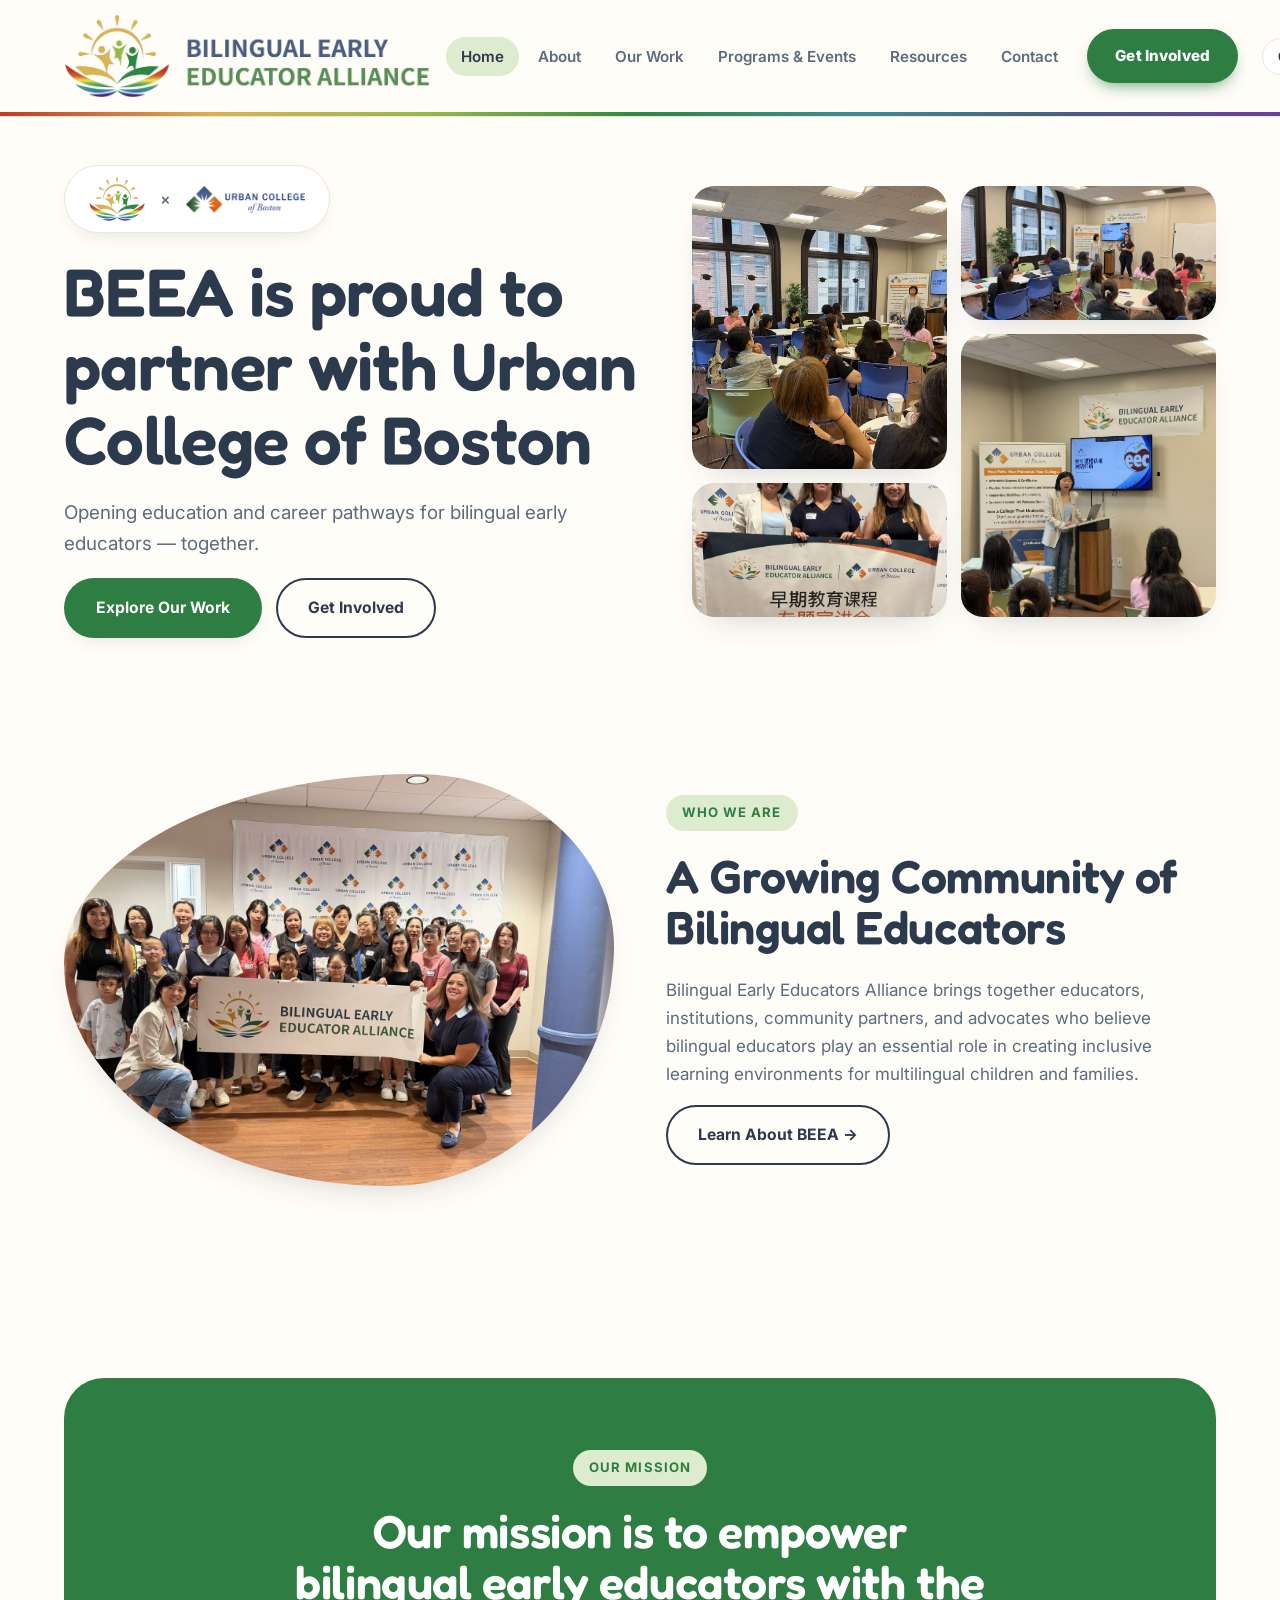
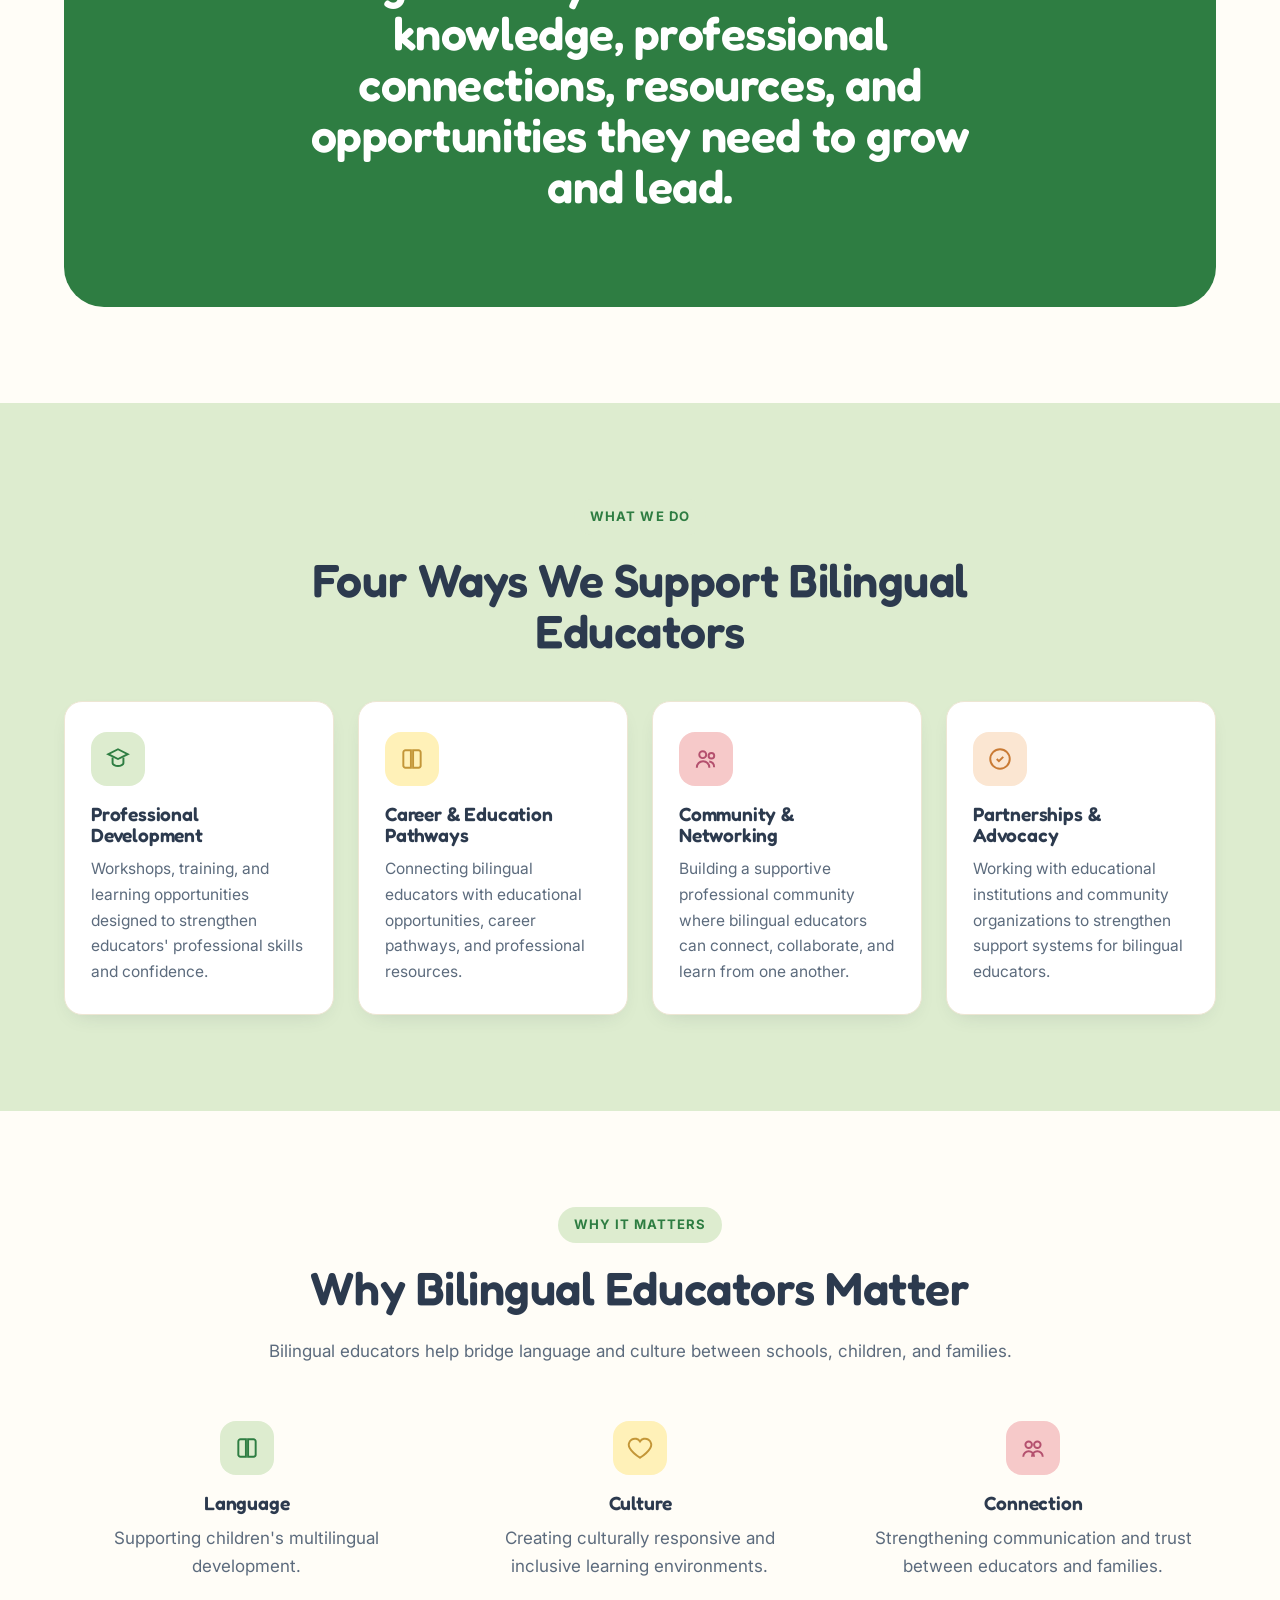
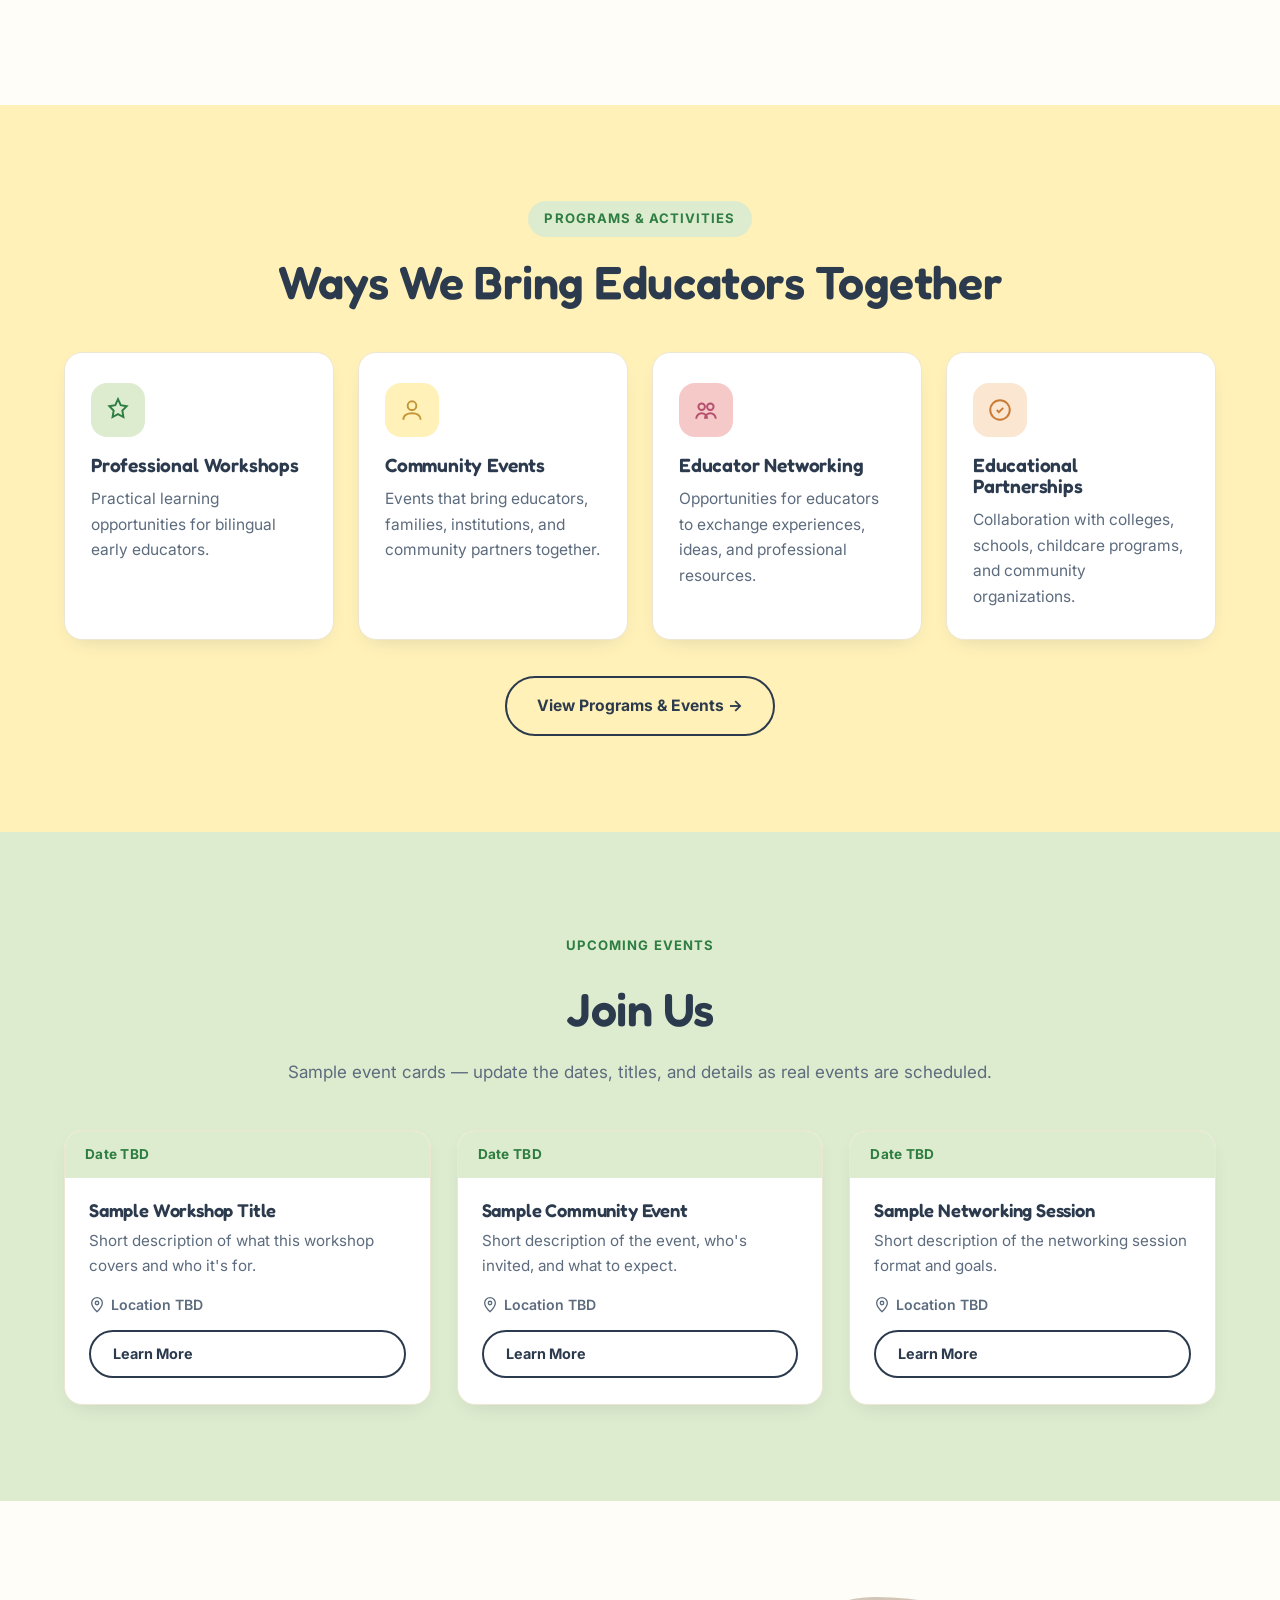
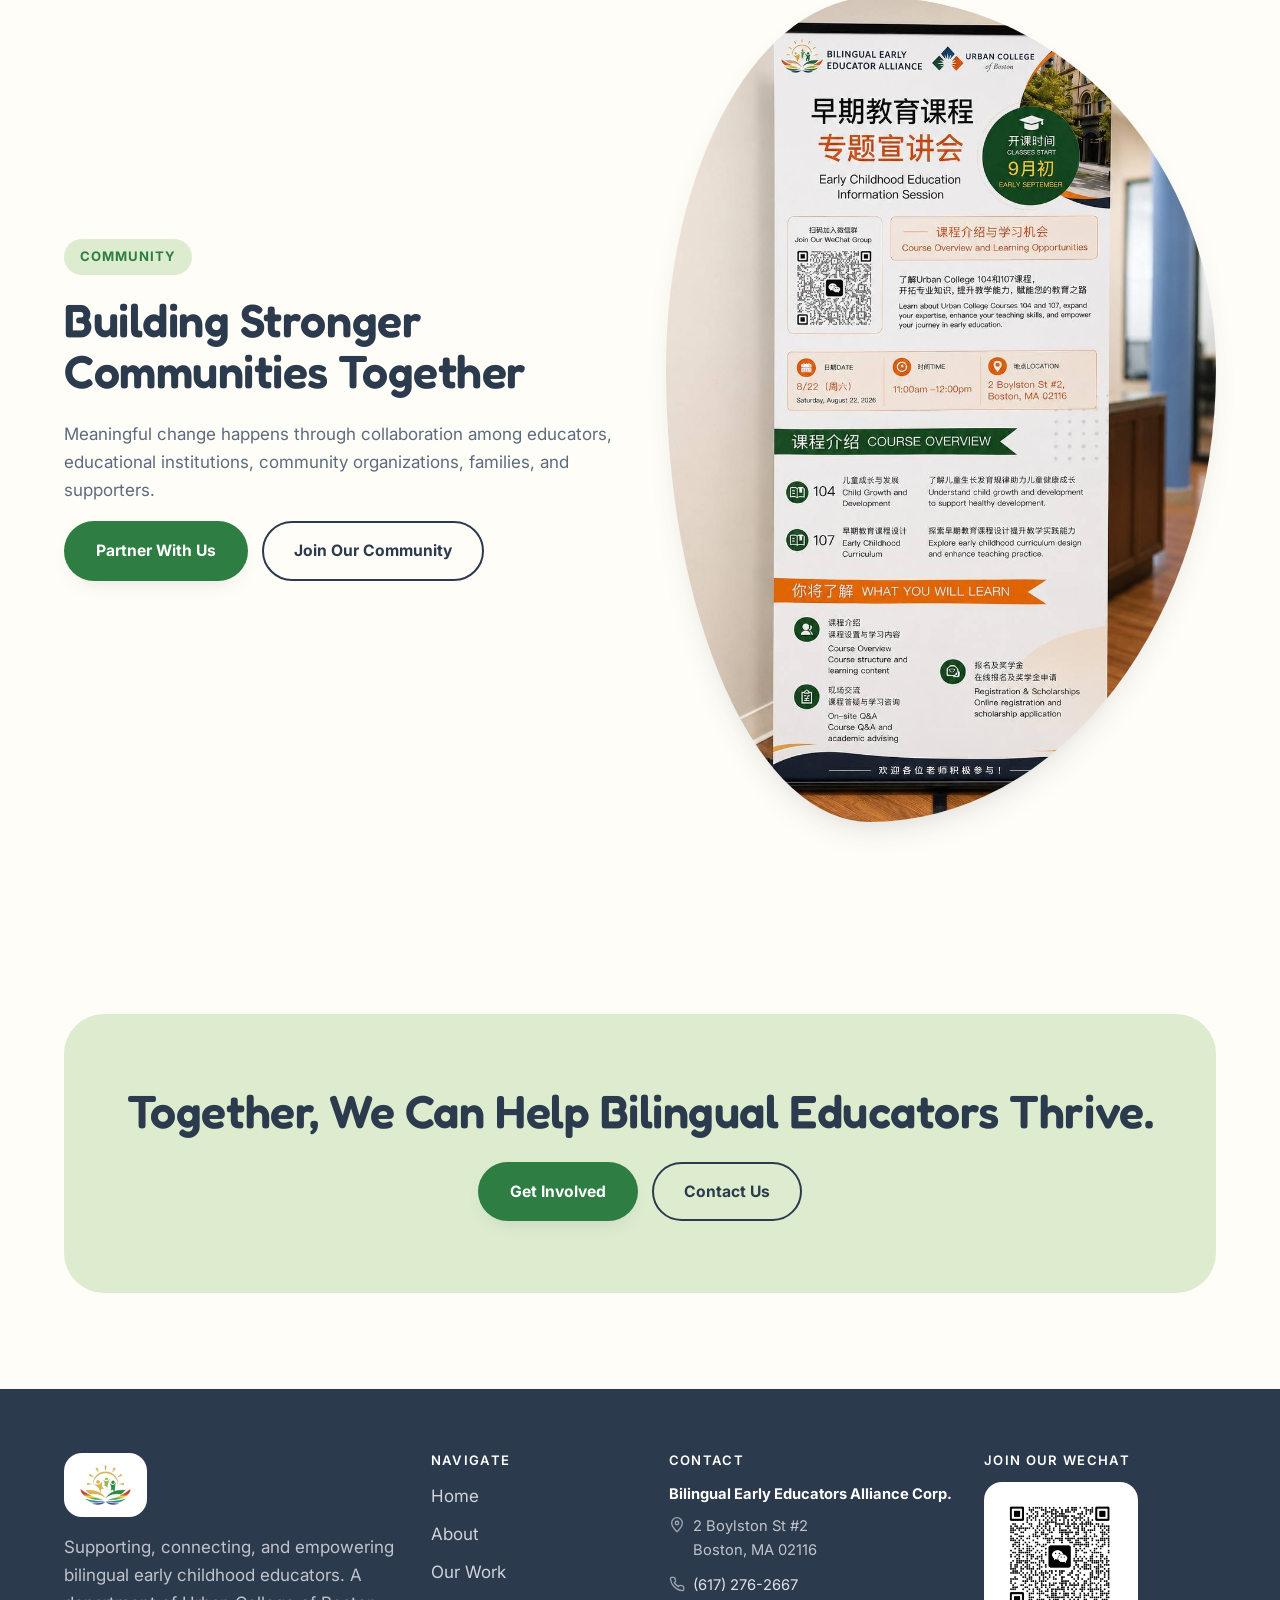
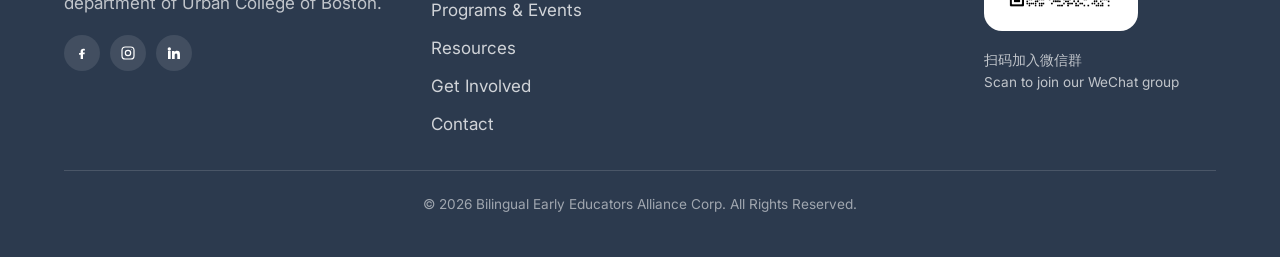
==== commit b72c06be: "Add files via upload" ====
--- a/index.html
+++ b/index.html
@@ -1,360 +1,323 @@
-<!doctype html>
+<!DOCTYPE html>
+
 <html lang="en">
 <head>
-  <meta charset="UTF-8">
-  <meta name="viewport" content="width=device-width, initial-scale=1.0">
-  <title>Bilingual Early Educators Alliance | Empowering Bilingual Educators</title>
-  <meta name="description" content="Bilingual Early Educators Alliance supports, connects, and empowers bilingual early childhood educators through professional development, community, resources, and opportunity.">
-
-  <meta property="og:type" content="website">
-  <meta property="og:title" content="Bilingual Early Educators Alliance">
-  <meta property="og:description" content="Empowering bilingual educators. Strengthening multilingual communities.">
-  <meta property="og:image" content="images/logo-full.png">
-  <meta property="og:url" content="https://bilingualearlyeducatorsalliance.com/">
-  <meta name="twitter:card" content="summary_large_image">
-
-  <link rel="icon" type="image/png" href="images/favicon-32.png">
-  <link rel="apple-touch-icon" href="images/favicon.png">
-  <link rel="canonical" href="https://bilingualearlyeducatorsalliance.com/">
-
-  <link rel="preconnect" href="https://fonts.googleapis.com">
-  <link rel="preconnect" href="https://fonts.gstatic.com" crossorigin>
-  <link href="https://fonts.googleapis.com/css2?family=Fredoka:wght@500;600;700&family=Inter:wght@400;500;600;700;800&display=swap" rel="stylesheet">
-  <link rel="stylesheet" href="css/style.css">
+<meta charset="utf-8"/>
+<meta content="width=device-width, initial-scale=1.0" name="viewport"/>
+<title data-i18n="s115">Bilingual Early Educators Alliance | Empowering Bilingual Educators</title>
+<meta content="Bilingual Early Educators Alliance supports, connects, and empowers bilingual early childhood educators through professional development, community, resources, and opportunity." data-i18n-content="s116" name="description"/>
+<meta content="website" property="og:type"/>
+<meta content="Bilingual Early Educators Alliance" data-i18n-content="s071" property="og:title"/>
+<meta content="Empowering bilingual educators. Strengthening multilingual communities." data-i18n-content="s117" property="og:description"/>
+<meta content="images/logo-full.png" property="og:image"/>
+<meta content="https://bilingualearlyeducatorsalliance.com/" property="og:url"/>
+<meta content="summary_large_image" name="twitter:card"/>
+<link href="images/favicon-32.png" rel="icon" type="image/png"/>
+<link href="images/favicon.png" rel="apple-touch-icon"/>
+<link href="https://bilingualearlyeducatorsalliance.com/" rel="canonical"/>
+<link href="https://fonts.googleapis.com" rel="preconnect"/>
+<link crossorigin="" href="https://fonts.gstatic.com" rel="preconnect"/>
+<link href="https://fonts.googleapis.com/css2?family=Fredoka:wght@500;600;700&amp;family=Inter:wght@400;500;600;700;800&amp;display=swap" rel="stylesheet"/>
+<link href="css/style.css" rel="stylesheet"/>
+<script src="js/i18n.js"></script>
 </head>
 <body>
-  <a class="skip-link" href="#main">Skip to main content</a>
-
-  <header class="site-header">
-    <nav class="nav" aria-label="Main navigation">
-      <a class="brand" href="index.html">
-        <img class="brand-logo" src="images/logo-full.png" alt="Bilingual Early Educators Alliance" width="1600" height="367">
-      </a>
-      <button class="nav-toggle" aria-label="Open menu" aria-expanded="false">
-        <svg viewBox="0 0 24 24" fill="none" stroke="currentColor" stroke-width="2" aria-hidden="true"><path d="M3 6h18M3 12h18M3 18h18" stroke-linecap="round"/></svg>
-      </button>
-      <ul class="nav-links">
-        <li><a href="index.html" aria-current="page">Home</a></li>
-        <li><a href="about.html">About</a></li>
-        <li><a href="our-work.html">Our Work</a></li>
-        <li><a href="programs.html">Programs &amp; Events</a></li>
-        <li><a href="resources.html">Resources</a></li>
-        <li><a href="contact.html">Contact</a></li>
-        <li class="nav-cta"><a class="btn btn-primary btn-sm" href="get-involved.html">Get Involved</a></li>
-      </ul>
-    </nav>
-    <div class="rainbow-strip" aria-hidden="true"></div>
-  </header>
-
-  <main id="main">
-
-    <!-- HERO -->
-    <section class="hero">
-      <div class="container">
-        <div>
-          <span class="eyebrow">Bilingual Early Educators Alliance</span>
-          <h1>Empowering Bilingual Educators. Strengthening Multilingual Communities.</h1>
-          <p class="lede">Supporting bilingual early childhood educators through professional development, community, resources, and opportunity.</p>
-          <div class="hero-ctas">
-            <a class="btn btn-primary" href="our-work.html">Explore Our Work</a>
-            <a class="btn btn-outline-ink" href="get-involved.html">Get Involved</a>
-          </div>
-        </div>
-        <div class="blob-frame reveal">
-          <img src="images/photo-workshop.jpg" alt="Bilingual educators attending a professional development workshop session in Boston" width="1400" height="1050">
-        </div>
-      </div>
-    </section>
-
-    <!-- WHO WE ARE -->
-    <section>
-      <div class="container two-col reveal">
-        <div class="organic-photo shape-a">
-          <img src="images/photo-group.jpg" alt="A group of bilingual educators gathered together holding a Bilingual Early Educators Alliance banner" width="1400" height="1050">
-        </div>
-        <div>
-          <span class="eyebrow">Who We Are</span>
-          <h2>A Growing Community of Bilingual Educators</h2>
-          <p>Bilingual Early Educators Alliance brings together educators, institutions, community partners, and advocates who believe bilingual educators play an essential role in creating inclusive learning environments for multilingual children and families.</p>
-          <a class="btn btn-outline-ink" href="about.html">Learn About BEEA →</a>
-        </div>
-      </div>
-    </section>
-
-    <!-- MISSION -->
-    <section>
-      <div class="container">
-        <div class="panel panel-forest reveal" style="text-align:center">
-          <span class="eyebrow">Our Mission</span>
-          <h2 style="max-width:26ch;margin-inline:auto">Our mission is to empower bilingual early educators with the knowledge, professional connections, resources, and opportunities they need to grow and lead.</h2>
-        </div>
-      </div>
-    </section>
-
-    <!-- WHAT WE DO -->
-    <section class="section-sage">
-      <div class="container">
-        <div class="section-head center reveal">
-          <span class="eyebrow" style="margin-inline:auto;display:table">What We Do</span>
-          <h2>Four Ways We Support Bilingual Educators</h2>
-        </div>
-        <div class="card-grid reveal">
-          <div class="card">
-            <div class="card-icon icon-tint-sage" aria-hidden="true"><svg viewBox="0 0 24 24" fill="none" stroke="currentColor" stroke-width="1.8"><path d="M12 3l9 4.5-9 4.5-9-4.5L12 3z"/><path d="M7 10.5V16c0 1 2.5 2.5 5 2.5s5-1.5 5-2.5v-5.5"/></svg></div>
-            <h3>Professional Development</h3>
-            <p>Workshops, training, and learning opportunities designed to strengthen educators' professional skills and confidence.</p>
-          </div>
-          <div class="card">
-            <div class="card-icon icon-tint-yellow" aria-hidden="true"><svg viewBox="0 0 24 24" fill="none" stroke="currentColor" stroke-width="1.8"><path d="M4 19V6a2 2 0 012-2h5v16H6a2 2 0 01-2-2z"/><path d="M20 19V6a2 2 0 00-2-2h-5v16h5a2 2 0 002-2z"/></svg></div>
-            <h3>Career &amp; Education Pathways</h3>
-            <p>Connecting bilingual educators with educational opportunities, career pathways, and professional resources.</p>
-          </div>
-          <div class="card">
-            <div class="card-icon icon-tint-pink" aria-hidden="true"><svg viewBox="0 0 24 24" fill="none" stroke="currentColor" stroke-width="1.8"><circle cx="9" cy="8" r="3.2"/><circle cx="17" cy="9" r="2.6"/><path d="M3.5 20c0-3.6 2.6-6 5.8-6s5.8 2.4 5.8 6"/><path d="M15 14.3c2.6.3 4.5 2.3 4.5 5.2"/></svg></div>
-            <h3>Community &amp; Networking</h3>
-            <p>Building a supportive professional community where bilingual educators can connect, collaborate, and learn from one another.</p>
-          </div>
-          <div class="card">
-            <div class="card-icon icon-tint-orange" aria-hidden="true"><svg viewBox="0 0 24 24" fill="none" stroke="currentColor" stroke-width="1.8"><path d="M9 12l2 2 4-4"/><circle cx="12" cy="12" r="9"/></svg></div>
-            <h3>Partnerships &amp; Advocacy</h3>
-            <p>Working with educational institutions and community organizations to strengthen support systems for bilingual educators.</p>
-          </div>
-        </div>
-      </div>
-    </section>
-
-    <!-- WHY BILINGUAL EDUCATORS MATTER -->
-    <section>
-      <div class="container">
-        <div class="section-head center reveal">
-          <span class="eyebrow" style="margin-inline:auto;display:table">Why It Matters</span>
-          <h2>Why Bilingual Educators Matter</h2>
-          <p style="margin-inline:auto">Bilingual educators help bridge language and culture between schools, children, and families.</p>
-        </div>
-        <div class="concept-grid reveal">
-          <div class="concept">
-            <div class="card-icon icon-tint-sage" style="margin:0 auto 18px" aria-hidden="true"><svg viewBox="0 0 24 24" fill="none" stroke="currentColor" stroke-width="1.8"><path d="M4 19V6a2 2 0 012-2h5v16H6a2 2 0 01-2-2z"/><path d="M20 19V6a2 2 0 00-2-2h-5v16h5a2 2 0 002-2z"/></svg></div>
-            <h3>Language</h3>
-            <p>Supporting children's multilingual development.</p>
-          </div>
-          <div class="concept">
-            <div class="card-icon icon-tint-yellow" style="margin:0 auto 18px" aria-hidden="true"><svg viewBox="0 0 24 24" fill="none" stroke="currentColor" stroke-width="1.8"><path d="M12 21s-7-4.5-9.5-9A5.5 5.5 0 0112 6a5.5 5.5 0 019.5 6c-2.5 4.5-9.5 9-9.5 9z"/></svg></div>
-            <h3>Culture</h3>
-            <p>Creating culturally responsive and inclusive learning environments.</p>
-          </div>
-          <div class="concept">
-            <div class="card-icon icon-tint-pink" style="margin:0 auto 18px" aria-hidden="true"><svg viewBox="0 0 24 24" fill="none" stroke="currentColor" stroke-width="1.8"><circle cx="8" cy="9" r="3"/><circle cx="16" cy="9" r="3"/><path d="M3 20c0-3 2.5-5 5-5s5 2 5 5"/><path d="M11 20c0-3 2.5-5 5-5s5 2 5 5"/></svg></div>
-            <h3>Connection</h3>
-            <p>Strengthening communication and trust between educators and families.</p>
-          </div>
-        </div>
-      </div>
-    </section>
-
-    <!-- PROGRAMS & ACTIVITIES -->
-    <section class="section-yellow">
-      <div class="container">
-        <div class="section-head center reveal">
-          <span class="eyebrow" style="margin-inline:auto;display:table">Programs &amp; Activities</span>
-          <h2>Ways We Bring Educators Together</h2>
-        </div>
-        <div class="card-grid reveal">
-          <div class="card">
-            <div class="card-icon icon-tint-sage" aria-hidden="true"><svg viewBox="0 0 24 24" fill="none" stroke="currentColor" stroke-width="1.8"><path d="M12 2l2.5 5.5L20 8.5l-4 4 1 6-5-2.7L7 18.5l1-6-4-4 5.5-1z"/></svg></div>
-            <h3>Professional Workshops</h3>
-            <p>Practical learning opportunities for bilingual early educators.</p>
-          </div>
-          <div class="card">
-            <div class="card-icon icon-tint-yellow" aria-hidden="true"><svg viewBox="0 0 24 24" fill="none" stroke="currentColor" stroke-width="1.8"><path d="M4 21c0-4 3.5-6 8-6s8 2 8 6"/><circle cx="12" cy="8" r="4"/></svg></div>
-            <h3>Community Events</h3>
-            <p>Events that bring educators, families, institutions, and community partners together.</p>
-          </div>
-          <div class="card">
-            <div class="card-icon icon-tint-pink" aria-hidden="true"><svg viewBox="0 0 24 24" fill="none" stroke="currentColor" stroke-width="1.8"><circle cx="8" cy="9" r="3"/><circle cx="16" cy="9" r="3"/><path d="M3 20c0-3 2.5-5 5-5s5 2 5 5"/><path d="M11 20c0-3 2.5-5 5-5s5 2 5 5"/></svg></div>
-            <h3>Educator Networking</h3>
-            <p>Opportunities for educators to exchange experiences, ideas, and professional resources.</p>
-          </div>
-          <div class="card">
-            <div class="card-icon icon-tint-orange" aria-hidden="true"><svg viewBox="0 0 24 24" fill="none" stroke="currentColor" stroke-width="1.8"><path d="M9 12l2 2 4-4"/><circle cx="12" cy="12" r="9"/></svg></div>
-            <h3>Educational Partnerships</h3>
-            <p>Collaboration with colleges, schools, childcare programs, and community organizations.</p>
-          </div>
-        </div>
-        <div style="text-align:center;margin-top:36px" class="reveal">
-          <a class="btn btn-outline-ink" href="programs.html">View Programs &amp; Events →</a>
-        </div>
-      </div>
-    </section>
-
-    <!-- OUR IMPACT -->
-    <section>
-      <div class="container">
-        <div class="section-head center reveal">
-          <span class="eyebrow" style="margin-inline:auto;display:table">Our Impact</span>
-          <h2>Growing Together</h2>
-          <p style="margin-inline:auto">These figures are placeholders — replace them with real numbers once available. See the note below.</p>
-        </div>
-        <div class="stats-grid reveal">
-          <div class="stat">
-            <span class="num">[ # ]</span>
-            <span class="label">Educators Supported</span>
-            <span class="placeholder-flag">Placeholder</span>
-          </div>
-          <div class="stat">
-            <span class="num">[ # ]</span>
-            <span class="label">Professional Programs</span>
-            <span class="placeholder-flag">Placeholder</span>
-          </div>
-          <div class="stat">
-            <span class="num">[ # ]</span>
-            <span class="label">Community Partners</span>
-            <span class="placeholder-flag">Placeholder</span>
-          </div>
-          <div class="stat">
-            <span class="num">[ # ]</span>
-            <span class="label">Languages &amp; Communities</span>
-            <span class="placeholder-flag">Placeholder</span>
-          </div>
-        </div>
-      </div>
-    </section>
-
-    <!-- UPCOMING EVENTS -->
-    <section class="section-sage">
-      <div class="container">
-        <div class="section-head center reveal">
-          <span class="eyebrow" style="margin-inline:auto;display:table">Upcoming Events</span>
-          <h2>Join Us</h2>
-          <p style="margin-inline:auto">Sample event cards — update the dates, titles, and details as real events are scheduled.</p>
-        </div>
-        <div class="event-grid reveal">
-          <div class="event-card">
-            <div class="event-date">Date TBD</div>
-            <div class="event-body">
-              <h3>Sample Workshop Title</h3>
-              <p>Short description of what this workshop covers and who it's for.</p>
-              <div class="event-location">
-                <svg viewBox="0 0 24 24" fill="none" stroke="currentColor" stroke-width="2"><path d="M12 22s8-7.5 8-13a8 8 0 10-16 0c0 5.5 8 13 8 13z"/><circle cx="12" cy="9" r="2.6"/></svg>
-                Location TBD
-              </div>
-              <a class="btn btn-outline-ink btn-sm" href="programs.html">Learn More</a>
-            </div>
-          </div>
-          <div class="event-card">
-            <div class="event-date">Date TBD</div>
-            <div class="event-body">
-              <h3>Sample Community Event</h3>
-              <p>Short description of the event, who's invited, and what to expect.</p>
-              <div class="event-location">
-                <svg viewBox="0 0 24 24" fill="none" stroke="currentColor" stroke-width="2"><path d="M12 22s8-7.5 8-13a8 8 0 10-16 0c0 5.5 8 13 8 13z"/><circle cx="12" cy="9" r="2.6"/></svg>
-                Location TBD
-              </div>
-              <a class="btn btn-outline-ink btn-sm" href="programs.html">Learn More</a>
-            </div>
-          </div>
-          <div class="event-card">
-            <div class="event-date">Date TBD</div>
-            <div class="event-body">
-              <h3>Sample Networking Session</h3>
-              <p>Short description of the networking session format and goals.</p>
-              <div class="event-location">
-                <svg viewBox="0 0 24 24" fill="none" stroke="currentColor" stroke-width="2"><path d="M12 22s8-7.5 8-13a8 8 0 10-16 0c0 5.5 8 13 8 13z"/><circle cx="12" cy="9" r="2.6"/></svg>
-                Location TBD
-              </div>
-              <a class="btn btn-outline-ink btn-sm" href="programs.html">Learn More</a>
-            </div>
-          </div>
-        </div>
-      </div>
-    </section>
-
-    <!-- COMMUNITY / PARTNERSHIP -->
-    <section>
-      <div class="container two-col reverse reveal">
-        <div class="organic-photo shape-b">
-          <img src="images/photo-event-banner.jpg" alt="An event display banner from a Bilingual Early Educators Alliance information session" width="933" height="1400">
-        </div>
-        <div>
-          <span class="eyebrow">Community</span>
-          <h2>Building Stronger Communities Together</h2>
-          <p>Meaningful change happens through collaboration among educators, educational institutions, community organizations, families, and supporters.</p>
-          <div class="hero-ctas">
-            <a class="btn btn-primary" href="get-involved.html">Partner With Us</a>
-            <a class="btn btn-outline-ink" href="get-involved.html">Join Our Community</a>
-          </div>
-        </div>
-      </div>
-    </section>
-
-    <!-- FINAL CTA -->
-    <section>
-      <div class="container">
-        <div class="panel panel-sage cta-banner reveal">
-          <h2>Together, We Can Help Bilingual Educators Thrive.</h2>
-          <div class="hero-ctas">
-            <a class="btn btn-primary" href="get-involved.html">Get Involved</a>
-            <a class="btn btn-outline-ink" href="contact.html">Contact Us</a>
-          </div>
-        </div>
-      </div>
-    </section>
-
-  </main>
-
-  <footer class="site-footer">
-    <div class="container">
-      <div class="footer-grid">
-        <div>
-          <div class="footer-brand">
-            <div class="footer-logo-chip">
-              <img src="images/logo-icon.png" alt="Bilingual Early Educators Alliance" width="600" height="473" style="height:40px;width:auto">
-              <div class="footer-divider" aria-hidden="true"></div>
-              <img src="images/partner-urban-college.png" alt="Urban College of Boston" width="1000" height="226" style="height:26px;width:auto">
-            </div>
-          </div>
-          <p class="footer-tag">Supporting, connecting, and empowering bilingual early childhood educators. A department of Urban College of Boston.</p>
-          <div class="footer-social-row" aria-label="Social media">
-            <a href="#" aria-label="Facebook"><svg viewBox="0 0 24 24" fill="currentColor"><path d="M13.5 21v-7h2.3l.4-2.7h-2.7v-1.7c0-.8.2-1.3 1.4-1.3h1.4V5.9c-.7-.1-1.5-.2-2.4-.2-2.4 0-4 1.4-4 4v2.2H7.6v2.7h2.4V21h3.5z"/></svg></a>
-            <a href="#" aria-label="Instagram"><svg viewBox="0 0 24 24" fill="none" stroke="currentColor" stroke-width="1.8"><rect x="3" y="3" width="18" height="18" rx="5"/><circle cx="12" cy="12" r="4"/><circle cx="17.2" cy="6.8" r="0.6" fill="currentColor" stroke="none"/></svg></a>
-            <a href="#" aria-label="LinkedIn"><svg viewBox="0 0 24 24" fill="currentColor"><path d="M4.98 3.5a2.5 2.5 0 11-.02 5 2.5 2.5 0 01.02-5zM3 9h4v12H3zM9 9h3.8v1.7h.05c.5-.9 1.8-1.9 3.6-1.9 3.9 0 4.5 2.5 4.5 5.8V21h-4v-5.4c0-1.3 0-3-1.8-3s-2.1 1.4-2.1 2.9V21H9z"/></svg></a>
-          </div>
-        </div>
-        <nav class="footer-nav" aria-label="Footer navigation">
-          <h4>Navigate</h4>
-          <ul>
-            <li><a href="index.html">Home</a></li>
-            <li><a href="about.html">About</a></li>
-            <li><a href="our-work.html">Our Work</a></li>
-            <li><a href="programs.html">Programs &amp; Events</a></li>
-            <li><a href="resources.html">Resources</a></li>
-            <li><a href="get-involved.html">Get Involved</a></li>
-            <li><a href="contact.html">Contact</a></li>
-          </ul>
-        </nav>
-        <div class="footer-legal">
-          <h4>Contact</h4>
-          <p><strong>Bilingual Early Educators Alliance Corp.</strong></p>
-          <div class="footer-contact-line">
-            <svg viewBox="0 0 24 24" fill="none" stroke="currentColor" stroke-width="2"><path d="M12 22s8-7.5 8-13a8 8 0 10-16 0c0 5.5 8 13 8 13z"/><circle cx="12" cy="9" r="2.6"/></svg>
-            <span>2 Boylston St #2<br>Boston, MA 02116</span>
-          </div>
-          <div class="footer-contact-line">
-            <svg viewBox="0 0 24 24" fill="none" stroke="currentColor" stroke-width="2"><path d="M22 16.9v3a2 2 0 01-2.2 2 19.8 19.8 0 01-8.6-3 19.5 19.5 0 01-6-6 19.8 19.8 0 01-3-8.7A2 2 0 014.1 2h3a2 2 0 012 1.7c.1 1 .4 2 .7 3a2 2 0 01-.5 2.1L8 10a16 16 0 006 6l1.2-1.3a2 2 0 012.1-.5c1 .3 2 .5 3 .7a2 2 0 011.7 2z"/></svg>
-            <a href="tel:16172762667">(617) 276-2667</a>
-          </div>
-        </div>
-        <div class="footer-connect">
-          <h4>Join Our WeChat</h4>
-          <div class="footer-qr-card">
-            <img src="images/wechat-qr.png" alt="QR code to join the Bilingual Early Educators Alliance WeChat group" width="500" height="614">
-          </div>
-          <p>扫码加入微信群<br>Scan to join our WeChat group</p>
-        </div>
-      </div>
-      <p class="footer-bottom">© <span data-year>2026</span> Bilingual Early Educators Alliance Corp. All Rights Reserved.</p>
-    </div>
-  </footer>
-
-  <script src="js/script.js"></script>
+<a class="skip-link" data-i18n="s013" href="#main">Skip to main content</a>
+<header class="site-header">
+<nav aria-label="Main navigation" class="nav" data-i18n-aria-label="s064">
+<a class="brand" href="index.html">
+<img alt="Bilingual Early Educators Alliance" class="brand-logo" data-i18n-alt="s071" height="367" src="images/logo-full.png" width="1600"/>
+</a>
+<button aria-expanded="false" aria-label="Open menu" class="nav-toggle" data-i18n-aria-label="s065">
+<svg aria-hidden="true" fill="none" stroke="currentColor" stroke-width="2" viewBox="0 0 24 24"><path d="M3 6h18M3 12h18M3 18h18" stroke-linecap="round"></path></svg>
+</button>
+<ul class="nav-links">
+<li><a aria-current="page" data-i18n="s014" href="index.html">Home</a></li>
+<li><a data-i18n="s015" href="about.html">About</a></li>
+<li><a data-i18n="s016" href="our-work.html">Our Work</a></li>
+<li><a data-i18n="s017" href="programs.html">Programs &amp; Events</a></li>
+<li><a data-i18n="s018" href="resources.html">Resources</a></li>
+<li><a data-i18n="s019" href="contact.html">Contact</a></li>
+<li class="nav-cta"><a class="btn btn-primary btn-sm" data-i18n="s020" href="get-involved.html">Get Involved</a></li>
+</ul>
+<div class="lang-switch">
+<button aria-expanded="false" aria-haspopup="true" aria-label="Select language" class="lang-btn" data-i18n-aria-label="lang_label" type="button">
+<svg aria-hidden="true" fill="none" stroke="currentColor" stroke-width="1.8" viewBox="0 0 24 24"><circle cx="12" cy="12" r="9"></circle><path d="M3 12h18"></path><path d="M12 3a15 15 0 010 18 15 15 0 010-18z"></path></svg>
+<span class="lang-current">EN</span>
+<svg aria-hidden="true" class="lang-caret" fill="none" stroke="currentColor" stroke-width="2.2" viewBox="0 0 24 24"><path d="M6 9l6 6 6-6" stroke-linecap="round"></path></svg>
+</button>
+<ul class="lang-menu">
+<li><button data-lang="en" type="button">English</button></li>
+<li><button data-lang="zh" type="button">中文</button></li>
+<li><button data-lang="es" type="button">Español</button></li>
+</ul>
+</div>
+</nav>
+<div aria-hidden="true" class="rainbow-strip"></div>
+</header>
+<main id="main">
+<!-- HERO -->
+<section class="hero">
+<div class="container">
+<div>
+<div class="partner-lockup hero-lockup">
+<img alt="Bilingual Early Educators Alliance" class="mark-beea" data-i18n-alt="s071" height="473" src="images/logo-icon.png" width="600"/>
+<span aria-hidden="true" class="lockup-x" data-i18n="s118">×</span>
+<img alt="Urban College of Boston" class="mark-ucb" data-i18n-alt="s168" height="226" src="images/partner-urban-college.png" width="1000"/>
+</div>
+<h1 data-i18n="s119">BEEA is proud to partner with Urban College of Boston</h1>
+<p class="lede" data-i18n="s120">Opening education and career pathways for bilingual early educators — together.</p>
+<div class="hero-ctas">
+<a class="btn btn-primary" data-i18n="s121" href="our-work.html">Explore Our Work</a>
+<a class="btn btn-outline-ink" data-i18n="s020" href="get-involved.html">Get Involved</a>
+</div>
+</div>
+<div class="hero-mosaic reveal">
+<img alt="Bilingual educators attending a professional development workshop session in Boston" class="m1" data-i18n-alt="s169" height="1050" loading="eager" src="images/photo-workshop.jpg" width="1400"/>
+<img alt="Presenters leading an EEC credentialing information session for bilingual educators" class="m2" data-i18n-alt="s170" height="1050" loading="eager" src="images/photo-presenters-trio.jpg" width="1400"/>
+<img alt="A presenter speaking at the podium during a Bilingual Early Educators Alliance session" class="m3" data-i18n-alt="s171" height="1400" loading="eager" src="images/photo-presenter-podium.jpg" width="1050"/>
+<img alt="Educators seated together during a bilingual professional development workshop" class="m4" data-i18n-alt="s172" height="1225" loading="eager" src="images/photo-workshop-wide.jpg" width="1400"/>
+</div>
+</div>
+</section>
+<!-- WHO WE ARE -->
+<section>
+<div class="container two-col reveal">
+<div class="organic-photo shape-a">
+<img alt="A group of bilingual educators gathered together holding a Bilingual Early Educators Alliance banner" data-i18n-alt="s072" height="1050" src="images/photo-group.jpg" width="1400"/>
+</div>
+<div>
+<span class="eyebrow" data-i18n="s022">Who We Are</span>
+<h2 data-i18n="s122">A Growing Community of Bilingual Educators</h2>
+<p data-i18n="s023">Bilingual Early Educators Alliance brings together educators, institutions, community partners, and advocates who believe bilingual educators play an essential role in creating inclusive learning environments for multilingual children and families.</p>
+<a class="btn btn-outline-ink" data-i18n="s123" href="about.html">Learn About BEEA →</a>
+</div>
+</div>
+</section>
+<!-- MISSION -->
+<section>
+<div class="container">
+<div class="panel panel-forest reveal" style="text-align:center">
+<span class="eyebrow" data-i18n="s029">Our Mission</span>
+<h2 data-i18n="s030" style="max-width:26ch;margin-inline:auto">Our mission is to empower bilingual early educators with the knowledge, professional connections, resources, and opportunities they need to grow and lead.</h2>
+</div>
+</div>
+</section>
+<!-- WHAT WE DO -->
+<section class="section-sage">
+<div class="container">
+<div class="section-head center reveal">
+<span class="eyebrow" data-i18n="s124" style="margin-inline:auto;display:table">What We Do</span>
+<h2 data-i18n="s125">Four Ways We Support Bilingual Educators</h2>
+</div>
+<div class="card-grid reveal">
+<div class="card">
+<div aria-hidden="true" class="card-icon icon-tint-sage"><svg fill="none" stroke="currentColor" stroke-width="1.8" viewBox="0 0 24 24"><path d="M12 3l9 4.5-9 4.5-9-4.5L12 3z"></path><path d="M7 10.5V16c0 1 2.5 2.5 5 2.5s5-1.5 5-2.5v-5.5"></path></svg></div>
+<h3 data-i18n="s126">Professional Development</h3>
+<p data-i18n="s127">Workshops, training, and learning opportunities designed to strengthen educators' professional skills and confidence.</p>
+</div>
+<div class="card">
+<div aria-hidden="true" class="card-icon icon-tint-yellow"><svg fill="none" stroke="currentColor" stroke-width="1.8" viewBox="0 0 24 24"><path d="M4 19V6a2 2 0 012-2h5v16H6a2 2 0 01-2-2z"></path><path d="M20 19V6a2 2 0 00-2-2h-5v16h5a2 2 0 002-2z"></path></svg></div>
+<h3 data-i18n="s128">Career &amp; Education Pathways</h3>
+<p data-i18n="s129">Connecting bilingual educators with educational opportunities, career pathways, and professional resources.</p>
+</div>
+<div class="card">
+<div aria-hidden="true" class="card-icon icon-tint-pink"><svg fill="none" stroke="currentColor" stroke-width="1.8" viewBox="0 0 24 24"><circle cx="9" cy="8" r="3.2"></circle><circle cx="17" cy="9" r="2.6"></circle><path d="M3.5 20c0-3.6 2.6-6 5.8-6s5.8 2.4 5.8 6"></path><path d="M15 14.3c2.6.3 4.5 2.3 4.5 5.2"></path></svg></div>
+<h3 data-i18n="s130">Community &amp; Networking</h3>
+<p data-i18n="s131">Building a supportive professional community where bilingual educators can connect, collaborate, and learn from one another.</p>
+</div>
+<div class="card">
+<div aria-hidden="true" class="card-icon icon-tint-orange"><svg fill="none" stroke="currentColor" stroke-width="1.8" viewBox="0 0 24 24"><path d="M9 12l2 2 4-4"></path><circle cx="12" cy="12" r="9"></circle></svg></div>
+<h3 data-i18n="s132">Partnerships &amp; Advocacy</h3>
+<p data-i18n="s133">Working with educational institutions and community organizations to strengthen support systems for bilingual educators.</p>
+</div>
+</div>
+</div>
+</section>
+<!-- WHY BILINGUAL EDUCATORS MATTER -->
+<section>
+<div class="container">
+<div class="section-head center reveal">
+<span class="eyebrow" data-i18n="s047" style="margin-inline:auto;display:table">Why It Matters</span>
+<h2 data-i18n="s134">Why Bilingual Educators Matter</h2>
+<p data-i18n="s135" style="margin-inline:auto">Bilingual educators help bridge language and culture between schools, children, and families.</p>
+</div>
+<div class="concept-grid reveal">
+<div class="concept">
+<div aria-hidden="true" class="card-icon icon-tint-sage" style="margin:0 auto 18px"><svg fill="none" stroke="currentColor" stroke-width="1.8" viewBox="0 0 24 24"><path d="M4 19V6a2 2 0 012-2h5v16H6a2 2 0 01-2-2z"></path><path d="M20 19V6a2 2 0 00-2-2h-5v16h5a2 2 0 002-2z"></path></svg></div>
+<h3 data-i18n="s136">Language</h3>
+<p data-i18n="s137">Supporting children's multilingual development.</p>
+</div>
+<div class="concept">
+<div aria-hidden="true" class="card-icon icon-tint-yellow" style="margin:0 auto 18px"><svg fill="none" stroke="currentColor" stroke-width="1.8" viewBox="0 0 24 24"><path d="M12 21s-7-4.5-9.5-9A5.5 5.5 0 0112 6a5.5 5.5 0 019.5 6c-2.5 4.5-9.5 9-9.5 9z"></path></svg></div>
+<h3 data-i18n="s138">Culture</h3>
+<p data-i18n="s139">Creating culturally responsive and inclusive learning environments.</p>
+</div>
+<div class="concept">
+<div aria-hidden="true" class="card-icon icon-tint-pink" style="margin:0 auto 18px"><svg fill="none" stroke="currentColor" stroke-width="1.8" viewBox="0 0 24 24"><circle cx="8" cy="9" r="3"></circle><circle cx="16" cy="9" r="3"></circle><path d="M3 20c0-3 2.5-5 5-5s5 2 5 5"></path><path d="M11 20c0-3 2.5-5 5-5s5 2 5 5"></path></svg></div>
+<h3 data-i18n="s140">Connection</h3>
+<p data-i18n="s141">Strengthening communication and trust between educators and families.</p>
+</div>
+</div>
+</div>
+</section>
+<!-- PROGRAMS & ACTIVITIES -->
+<section class="section-yellow">
+<div class="container">
+<div class="section-head center reveal">
+<span class="eyebrow" data-i18n="s142" style="margin-inline:auto;display:table">Programs &amp; Activities</span>
+<h2 data-i18n="s143">Ways We Bring Educators Together</h2>
+</div>
+<div class="card-grid reveal">
+<div class="card">
+<div aria-hidden="true" class="card-icon icon-tint-sage"><svg fill="none" stroke="currentColor" stroke-width="1.8" viewBox="0 0 24 24"><path d="M12 2l2.5 5.5L20 8.5l-4 4 1 6-5-2.7L7 18.5l1-6-4-4 5.5-1z"></path></svg></div>
+<h3 data-i18n="s144">Professional Workshops</h3>
+<p data-i18n="s145">Practical learning opportunities for bilingual early educators.</p>
+</div>
+<div class="card">
+<div aria-hidden="true" class="card-icon icon-tint-yellow"><svg fill="none" stroke="currentColor" stroke-width="1.8" viewBox="0 0 24 24"><path d="M4 21c0-4 3.5-6 8-6s8 2 8 6"></path><circle cx="12" cy="8" r="4"></circle></svg></div>
+<h3 data-i18n="s146">Community Events</h3>
+<p data-i18n="s147">Events that bring educators, families, institutions, and community partners together.</p>
+</div>
+<div class="card">
+<div aria-hidden="true" class="card-icon icon-tint-pink"><svg fill="none" stroke="currentColor" stroke-width="1.8" viewBox="0 0 24 24"><circle cx="8" cy="9" r="3"></circle><circle cx="16" cy="9" r="3"></circle><path d="M3 20c0-3 2.5-5 5-5s5 2 5 5"></path><path d="M11 20c0-3 2.5-5 5-5s5 2 5 5"></path></svg></div>
+<h3 data-i18n="s148">Educator Networking</h3>
+<p data-i18n="s149">Opportunities for educators to exchange experiences, ideas, and professional resources.</p>
+</div>
+<div class="card">
+<div aria-hidden="true" class="card-icon icon-tint-orange"><svg fill="none" stroke="currentColor" stroke-width="1.8" viewBox="0 0 24 24"><path d="M9 12l2 2 4-4"></path><circle cx="12" cy="12" r="9"></circle></svg></div>
+<h3 data-i18n="s150">Educational Partnerships</h3>
+<p data-i18n="s151">Collaboration with colleges, schools, childcare programs, and community organizations.</p>
+</div>
+</div>
+<div class="reveal" style="text-align:center;margin-top:36px">
+<a class="btn btn-outline-ink" data-i18n="s152" href="programs.html">View Programs &amp; Events →</a>
+</div>
+</div>
+</section>
+<!-- UPCOMING EVENTS -->
+<section class="section-sage">
+<div class="container">
+<div class="section-head center reveal">
+<span class="eyebrow" data-i18n="s153" style="margin-inline:auto;display:table">Upcoming Events</span>
+<h2 data-i18n="s154">Join Us</h2>
+<p data-i18n="s155" style="margin-inline:auto">Sample event cards — update the dates, titles, and details as real events are scheduled.</p>
+</div>
+<div class="event-grid reveal">
+<div class="event-card">
+<div class="event-date" data-i18n="s156">Date TBD</div>
+<div class="event-body">
+<h3 data-i18n="s157">Sample Workshop Title</h3>
+<p data-i18n="s158">Short description of what this workshop covers and who it's for.</p>
+<div class="event-location">
+<svg fill="none" stroke="currentColor" stroke-width="2" viewBox="0 0 24 24"><path d="M12 22s8-7.5 8-13a8 8 0 10-16 0c0 5.5 8 13 8 13z"></path><circle cx="12" cy="9" r="2.6"></circle></svg><span data-i18n="s159">Location TBD</span></div>
+<a class="btn btn-outline-ink btn-sm" data-i18n="s160" href="programs.html">Learn More</a>
+</div>
+</div>
+<div class="event-card">
+<div class="event-date" data-i18n="s156">Date TBD</div>
+<div class="event-body">
+<h3 data-i18n="s161">Sample Community Event</h3>
+<p data-i18n="s162">Short description of the event, who's invited, and what to expect.</p>
+<div class="event-location">
+<svg fill="none" stroke="currentColor" stroke-width="2" viewBox="0 0 24 24"><path d="M12 22s8-7.5 8-13a8 8 0 10-16 0c0 5.5 8 13 8 13z"></path><circle cx="12" cy="9" r="2.6"></circle></svg><span data-i18n="s159">Location TBD</span></div>
+<a class="btn btn-outline-ink btn-sm" data-i18n="s160" href="programs.html">Learn More</a>
+</div>
+</div>
+<div class="event-card">
+<div class="event-date" data-i18n="s156">Date TBD</div>
+<div class="event-body">
+<h3 data-i18n="s163">Sample Networking Session</h3>
+<p data-i18n="s164">Short description of the networking session format and goals.</p>
+<div class="event-location">
+<svg fill="none" stroke="currentColor" stroke-width="2" viewBox="0 0 24 24"><path d="M12 22s8-7.5 8-13a8 8 0 10-16 0c0 5.5 8 13 8 13z"></path><circle cx="12" cy="9" r="2.6"></circle></svg><span data-i18n="s159">Location TBD</span></div>
+<a class="btn btn-outline-ink btn-sm" data-i18n="s160" href="programs.html">Learn More</a>
+</div>
+</div>
+</div>
+</div>
+</section>
+<!-- COMMUNITY / PARTNERSHIP -->
+<section>
+<div class="container two-col reverse reveal">
+<div class="organic-photo shape-b">
+<img alt="An event display banner from a Bilingual Early Educators Alliance information session" data-i18n-alt="s173" height="1400" src="images/photo-event-banner.jpg" width="933"/>
+</div>
+<div>
+<span class="eyebrow" data-i18n="s037">Community</span>
+<h2 data-i18n="s165">Building Stronger Communities Together</h2>
+<p data-i18n="s166">Meaningful change happens through collaboration among educators, educational institutions, community organizations, families, and supporters.</p>
+<div class="hero-ctas">
+<a class="btn btn-primary" data-i18n="s056" href="get-involved.html">Partner With Us</a>
+<a class="btn btn-outline-ink" data-i18n="s167" href="get-involved.html">Join Our Community</a>
+</div>
+</div>
+</div>
+</section>
+<!-- FINAL CTA -->
+<section>
+<div class="container">
+<div class="panel panel-sage cta-banner reveal">
+<h2 data-i18n="s113">Together, We Can Help Bilingual Educators Thrive.</h2>
+<div class="hero-ctas">
+<a class="btn btn-primary" data-i18n="s020" href="get-involved.html">Get Involved</a>
+<a class="btn btn-outline-ink" data-i18n="s114" href="contact.html">Contact Us</a>
+</div>
+</div>
+</div>
+</section>
+</main>
+<footer class="site-footer">
+<div class="container">
+<div class="footer-grid">
+<div>
+<div class="footer-brand">
+<div class="footer-logo-chip">
+<img alt="Bilingual Early Educators Alliance" data-i18n-alt="s071" height="473" src="images/logo-icon.png" style="height:40px;width:auto" width="600"/>
+</div>
+</div>
+<p class="footer-tag" data-i18n="s057">Supporting, connecting, and empowering bilingual early childhood educators.</p>
+<div aria-label="Social media" class="footer-social-row" data-i18n-aria-label="s066">
+<a aria-label="Facebook" data-i18n-aria-label="s067" href="#"><svg fill="currentColor" viewBox="0 0 24 24"><path d="M13.5 21v-7h2.3l.4-2.7h-2.7v-1.7c0-.8.2-1.3 1.4-1.3h1.4V5.9c-.7-.1-1.5-.2-2.4-.2-2.4 0-4 1.4-4 4v2.2H7.6v2.7h2.4V21h3.5z"></path></svg></a>
+<a aria-label="Instagram" data-i18n-aria-label="s068" href="#"><svg fill="none" stroke="currentColor" stroke-width="1.8" viewBox="0 0 24 24"><rect height="18" rx="5" width="18" x="3" y="3"></rect><circle cx="12" cy="12" r="4"></circle><circle cx="17.2" cy="6.8" fill="currentColor" r="0.6" stroke="none"></circle></svg></a>
+<a aria-label="LinkedIn" data-i18n-aria-label="s069" href="#"><svg fill="currentColor" viewBox="0 0 24 24"><path d="M4.98 3.5a2.5 2.5 0 11-.02 5 2.5 2.5 0 01.02-5zM3 9h4v12H3zM9 9h3.8v1.7h.05c.5-.9 1.8-1.9 3.6-1.9 3.9 0 4.5 2.5 4.5 5.8V21h-4v-5.4c0-1.3 0-3-1.8-3s-2.1 1.4-2.1 2.9V21H9z"></path></svg></a>
+</div>
+</div>
+<nav aria-label="Footer navigation" class="footer-nav" data-i18n-aria-label="s070">
+<h4 data-i18n="s058">Navigate</h4>
+<ul>
+<li><a data-i18n="s014" href="index.html">Home</a></li>
+<li><a data-i18n="s015" href="about.html">About</a></li>
+<li><a data-i18n="s016" href="our-work.html">Our Work</a></li>
+<li><a data-i18n="s017" href="programs.html">Programs &amp; Events</a></li>
+<li><a data-i18n="s018" href="resources.html">Resources</a></li>
+<li><a data-i18n="s020" href="get-involved.html">Get Involved</a></li>
+<li><a data-i18n="s019" href="contact.html">Contact</a></li>
+</ul>
+</nav>
+<div class="footer-legal">
+<h4 data-i18n="s019">Contact</h4>
+<p><strong data-i18n="s005">Bilingual Early Educators Alliance Corp.</strong></p>
+<div class="footer-contact-line">
+<svg fill="none" stroke="currentColor" stroke-width="2" viewBox="0 0 24 24"><path d="M12 22s8-7.5 8-13a8 8 0 10-16 0c0 5.5 8 13 8 13z"></path><circle cx="12" cy="9" r="2.6"></circle></svg>
+<span><span data-i18n="s059">2 Boylston St #2</span><br/><span data-i18n="s060">Boston, MA 02116</span></span>
+</div>
+<div class="footer-contact-line">
+<svg fill="none" stroke="currentColor" stroke-width="2" viewBox="0 0 24 24"><path d="M22 16.9v3a2 2 0 01-2.2 2 19.8 19.8 0 01-8.6-3 19.5 19.5 0 01-6-6 19.8 19.8 0 01-3-8.7A2 2 0 014.1 2h3a2 2 0 012 1.7c.1 1 .4 2 .7 3a2 2 0 01-.5 2.1L8 10a16 16 0 006 6l1.2-1.3a2 2 0 012.1-.5c1 .3 2 .5 3 .7a2 2 0 011.7 2z"></path></svg>
+<a data-i18n="s007" href="tel:16172762667">(617) 276-2667</a>
+</div>
+</div>
+<div class="footer-connect">
+<h4 data-i18n="s061">Join Our WeChat</h4>
+<div class="footer-qr-card">
+<img alt="QR code to join the Bilingual Early Educators Alliance WeChat group" data-i18n-alt="s074" height="614" src="images/wechat-qr.png" width="500"/>
+</div>
+<p><span data-i18n="s062">扫码加入微信群</span><br/><span data-i18n="s063">Scan to join our WeChat group</span></p>
+</div>
+</div>
+<p class="footer-bottom"><span data-i18n="s008">©</span> <span data-year="">2026</span> <span data-i18n="s009">Bilingual Early Educators Alliance Corp. All Rights Reserved.</span></p>
+</div>
+</footer>
+<script src="js/script.js"></script>
 </body>
 </html>
--- a/css/style.css
+++ b/css/style.css
@@ -217,7 +217,7 @@
   gap: 16px;
   flex-shrink: 0;
 }
-.brand-logo { height: 62px; width: auto; display: block; }
+.brand-logo { height: 84px; width: auto; display: block; }
 .brand-divider {
   width: 1.5px;
   height: 38px;
@@ -239,13 +239,13 @@
   max-width: 11ch;
 }
 
-@media (max-width: 1060px) {
-  .brand-logo { height: 50px; }
+@media (max-width: 1080px) {
+  .brand-logo { height: 66px; }
   .partner-logo-header { height: 28px; width: 124px; }
   .brand-group { gap: 10px; }
 }
 @media (max-width: 480px) {
-  .brand-logo { height: 40px; }
+  .brand-logo { height: 52px; }
   .partner-logo-header { display: none; }
   .brand-divider { display: none; }
   .partner-label { display: none; }
@@ -272,11 +272,86 @@
   color: var(--ink);
 }
 
-.nav-cta { margin-left: 6px; }
+.nav-cta { margin-left: 10px; }
+
+/* The generic .nav-links a rules out-specify .btn-primary, which left the
+   Get Involved label muted grey on green. These re-assert the button. */
+.nav-links .nav-cta a.btn {
+  background: var(--forest);
+  color: #fff;
+  font-weight: 800;
+  font-size: 0.95rem;
+  letter-spacing: 0.01em;
+  padding: 12px 26px;
+  box-shadow: 0 8px 18px -8px rgba(46, 125, 66, 0.85);
+}
+.nav-links .nav-cta a.btn:hover,
+.nav-links .nav-cta a.btn:focus,
+.nav-links .nav-cta a.btn[aria-current="page"] {
+  background: var(--forest-dark);
+  color: #fff;
+}
 
 @media (max-width: 1200px) {
   .nav-links a { padding: 9px 11px; font-size: 0.9rem; }
   .nav-links { gap: 0; }
+}
+
+/* ---------- Language switcher (English / 中文 / Español) ---------- */
+.lang-switch { position: relative; flex-shrink: 0; margin-left: 8px; }
+
+.lang-btn {
+  display: inline-flex;
+  align-items: center;
+  gap: 7px;
+  background: var(--paper);
+  border: 1.5px solid var(--line);
+  border-radius: 999px;
+  padding: 9px 14px;
+  font-weight: 700;
+  font-size: 0.9rem;
+  color: var(--ink);
+  cursor: pointer;
+  transition: border-color 0.2s ease, background 0.2s ease;
+}
+.lang-btn:hover { border-color: var(--forest); background: var(--sage); }
+.lang-btn svg { width: 17px; height: 17px; flex-shrink: 0; }
+.lang-btn .lang-caret { width: 13px; height: 13px; opacity: 0.6; }
+.lang-switch.open .lang-caret { transform: rotate(180deg); }
+.lang-current { min-width: 1.6em; text-align: left; }
+
+.lang-menu {
+  position: absolute;
+  top: calc(100% + 8px);
+  right: 0;
+  min-width: 168px;
+  list-style: none;
+  background: var(--paper);
+  border: 1px solid var(--line);
+  border-radius: var(--radius-md);
+  box-shadow: var(--shadow-card);
+  padding: 6px;
+  display: none;
+  z-index: 120;
+}
+.lang-switch.open .lang-menu { display: block; }
+.lang-menu button {
+  display: block;
+  width: 100%;
+  text-align: left;
+  background: none;
+  border: none;
+  border-radius: 10px;
+  padding: 10px 14px;
+  font-size: 0.95rem;
+  font-weight: 600;
+  color: var(--ink-soft);
+  cursor: pointer;
+}
+.lang-menu button:hover { background: var(--sage); color: var(--ink); }
+.lang-menu button[aria-current="true"] {
+  background: var(--forest);
+  color: #fff;
 }
 
 .nav-toggle {
@@ -288,8 +363,9 @@
 }
 .nav-toggle svg { width: 26px; height: 26px; color: var(--ink); }
 
-@media (max-width: 980px) {
-  .nav-toggle { display: inline-flex; }
+@media (max-width: 1080px) {
+  .nav-toggle { display: inline-flex; order: 3; }
+  .lang-switch { order: 2; margin-left: auto; }
   .nav-links {
     position: absolute;
     top: 100%;
@@ -310,7 +386,7 @@
 }
 
 /* ---------- Hero ---------- */
-.hero { padding: 64px 0 40px; overflow: hidden; position: relative; }
+.hero { padding: 48px 0 40px; overflow: hidden; position: relative; }
 .hero .container {
   display: grid;
   grid-template-columns: 1.05fr 0.95fr;
@@ -344,6 +420,61 @@
 @media (max-width: 900px) {
   .hero .container { grid-template-columns: 1fr; }
   .blob-frame { order: -1; max-width: 480px; margin: 0 auto; }
+}
+
+/* ---------- Hero photo mosaic (tiled real photos, home page) ---------- */
+.hero-mosaic {
+  display: grid;
+  grid-template-columns: 1fr 1fr;
+  grid-template-rows: repeat(3, clamp(96px, 10.5vw, 148px));
+  gap: 14px;
+}
+.hero-mosaic img {
+  width: 100%;
+  height: 100%;
+  object-fit: cover;
+  border-radius: 22px;
+  box-shadow: var(--shadow-card);
+}
+.hero-mosaic .m1 { grid-column: 1; grid-row: 1 / span 2; }
+.hero-mosaic .m2 { grid-column: 2; grid-row: 1; }
+.hero-mosaic .m3 { grid-column: 2; grid-row: 2 / span 2; }
+.hero-mosaic .m4 { grid-column: 1; grid-row: 3; }
+
+@media (max-width: 900px) {
+  .hero-mosaic { order: -1; max-width: 560px; margin: 0 auto 8px; width: 100%; }
+}
+@media (max-width: 520px) {
+  .hero-mosaic { grid-template-rows: repeat(3, 88px); gap: 10px; }
+  .hero-mosaic img { border-radius: 16px; }
+}
+
+/* ---------- Partnership lockup (BEEA × Urban College of Boston) ----------
+   Sits above the H1 on the home page so the partnership reads as the
+   headline of the site, not a footnote. */
+.partner-lockup {
+  display: inline-flex;
+  align-items: center;
+  gap: 16px;
+  background: var(--paper);
+  border: 1px solid var(--line);
+  border-radius: 999px;
+  padding: 11px 24px;
+  box-shadow: var(--shadow-soft);
+}
+.partner-lockup img.mark-beea { height: 44px; width: auto; }
+.partner-lockup img.mark-ucb { height: 27px; width: auto; }
+.partner-lockup .lockup-x {
+  font-family: var(--font-display);
+  font-size: 1.2rem;
+  color: var(--ink-soft);
+  line-height: 1;
+}
+.hero-lockup { margin-bottom: 22px; }
+@media (max-width: 480px) {
+  .partner-lockup { gap: 12px; padding: 10px 18px; }
+  .partner-lockup img.mark-beea { height: 36px; }
+  .partner-lockup img.mark-ucb { height: 22px; }
 }
 
 /* ---------- Page hero (secondary pages) ---------- */
@@ -875,3 +1006,22 @@
 
 /* ---------- Breadcrumb-free page intro spacing helper ---------- */
 .tight-top { padding-top: 8px; }
+
+/* ---------- Chinese typography ----------
+   Fredoka and Inter have no CJK glyphs, so name real CJK families and drop
+   the tight Latin letter-spacing when the site is switched to 中文. */
+html[lang^="zh"] body {
+  font-family: "Inter", "PingFang SC", "Hiragino Sans GB", "Microsoft YaHei", "Noto Sans SC", sans-serif;
+  line-height: 1.8;
+}
+html[lang^="zh"] h1,
+html[lang^="zh"] h2,
+html[lang^="zh"] h3,
+html[lang^="zh"] h4 {
+  font-family: "Fredoka", "PingFang SC", "Hiragino Sans GB", "Microsoft YaHei", "Noto Sans SC", sans-serif;
+  letter-spacing: 0;
+  line-height: 1.35;
+}
+html[lang^="zh"] h1 { font-size: clamp(2.1rem, 4.4vw, 3.1rem); }
+html[lang^="zh"] .eyebrow { letter-spacing: 0.04em; }
+html[lang^="zh"] .lede { max-width: 34em; }
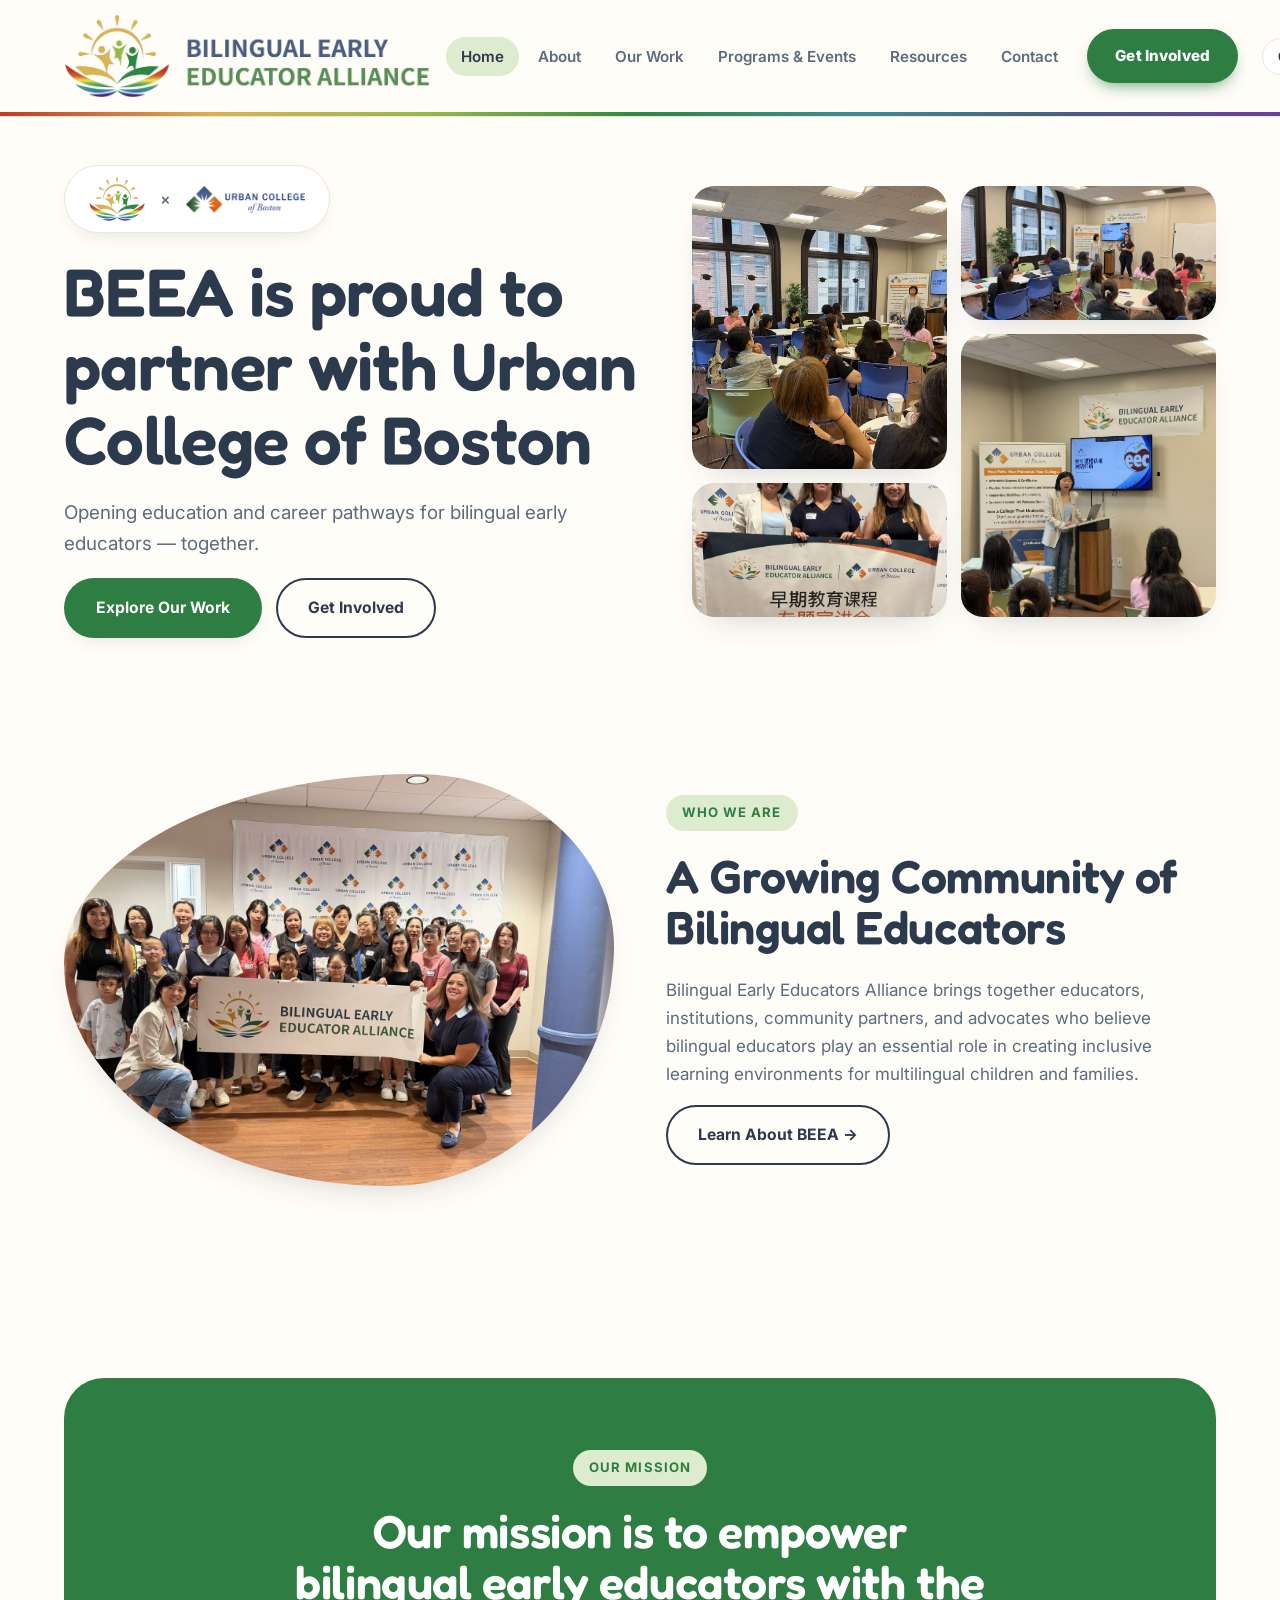
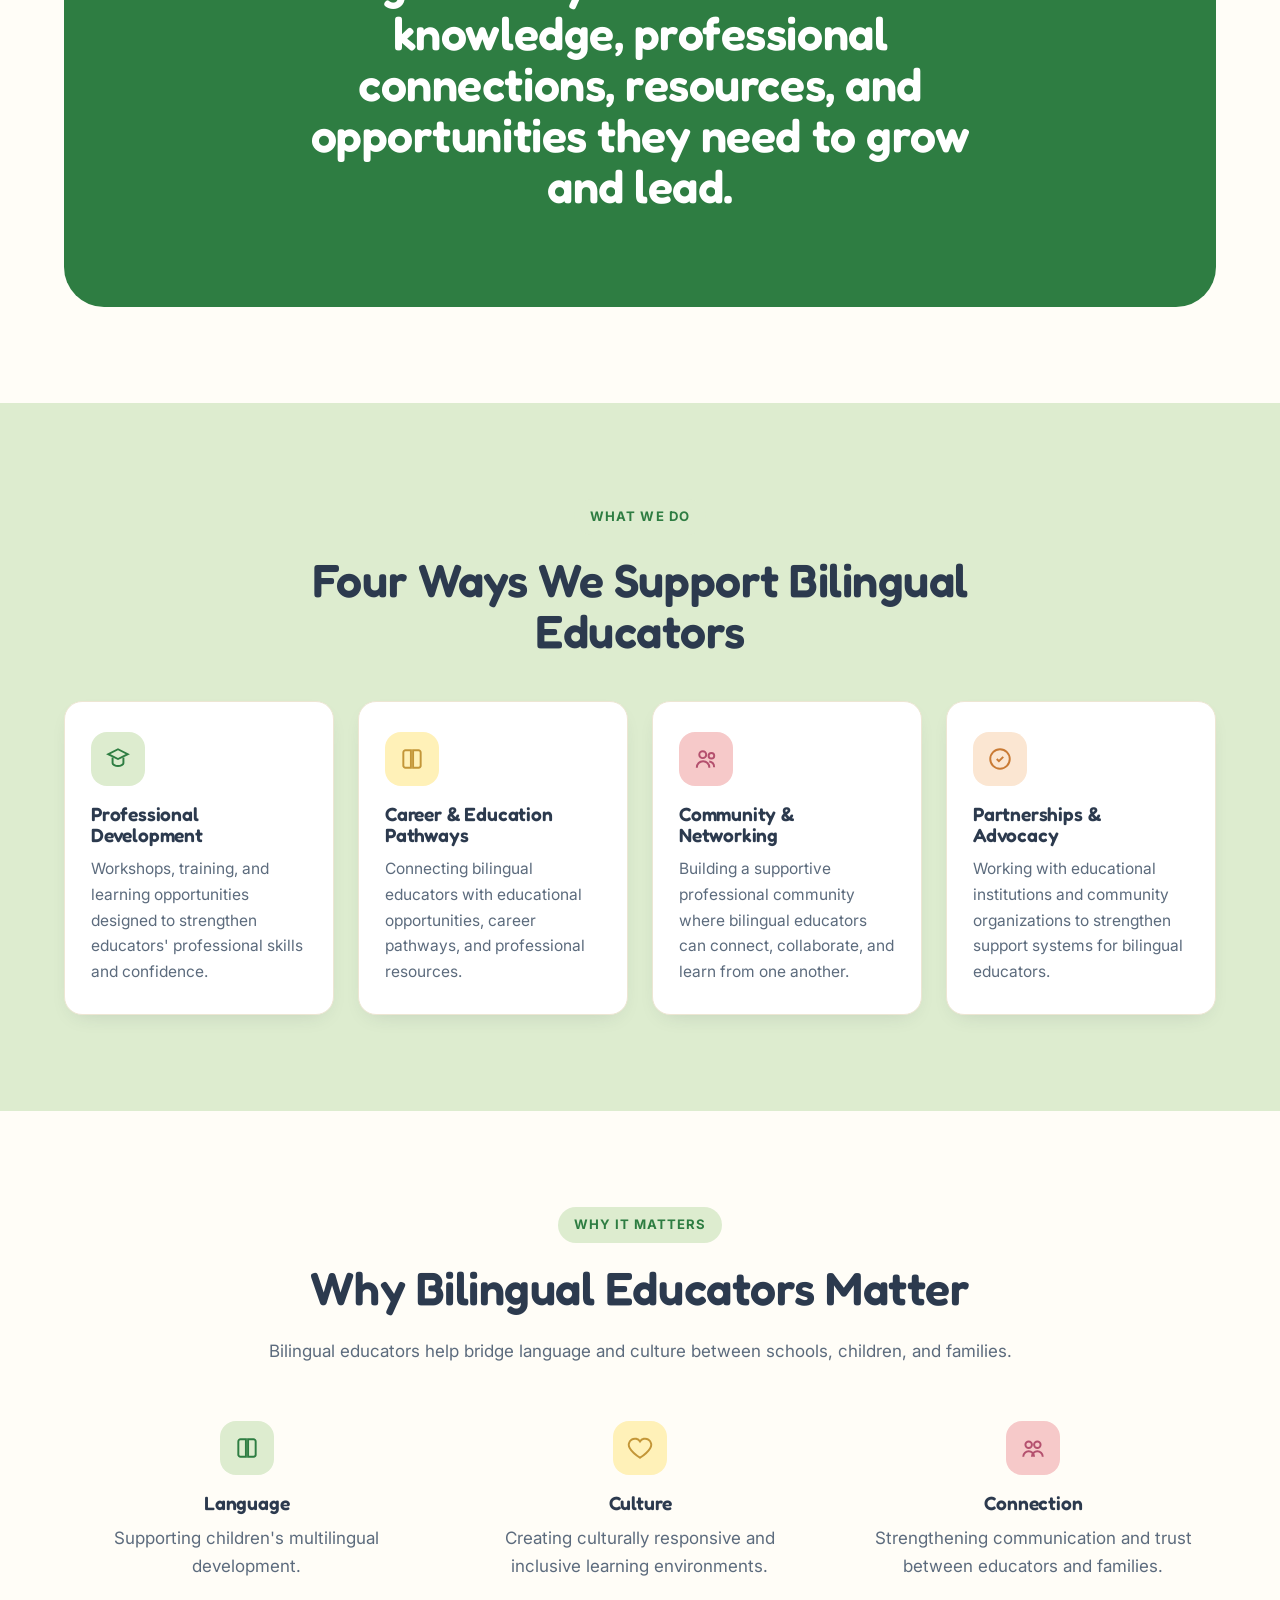
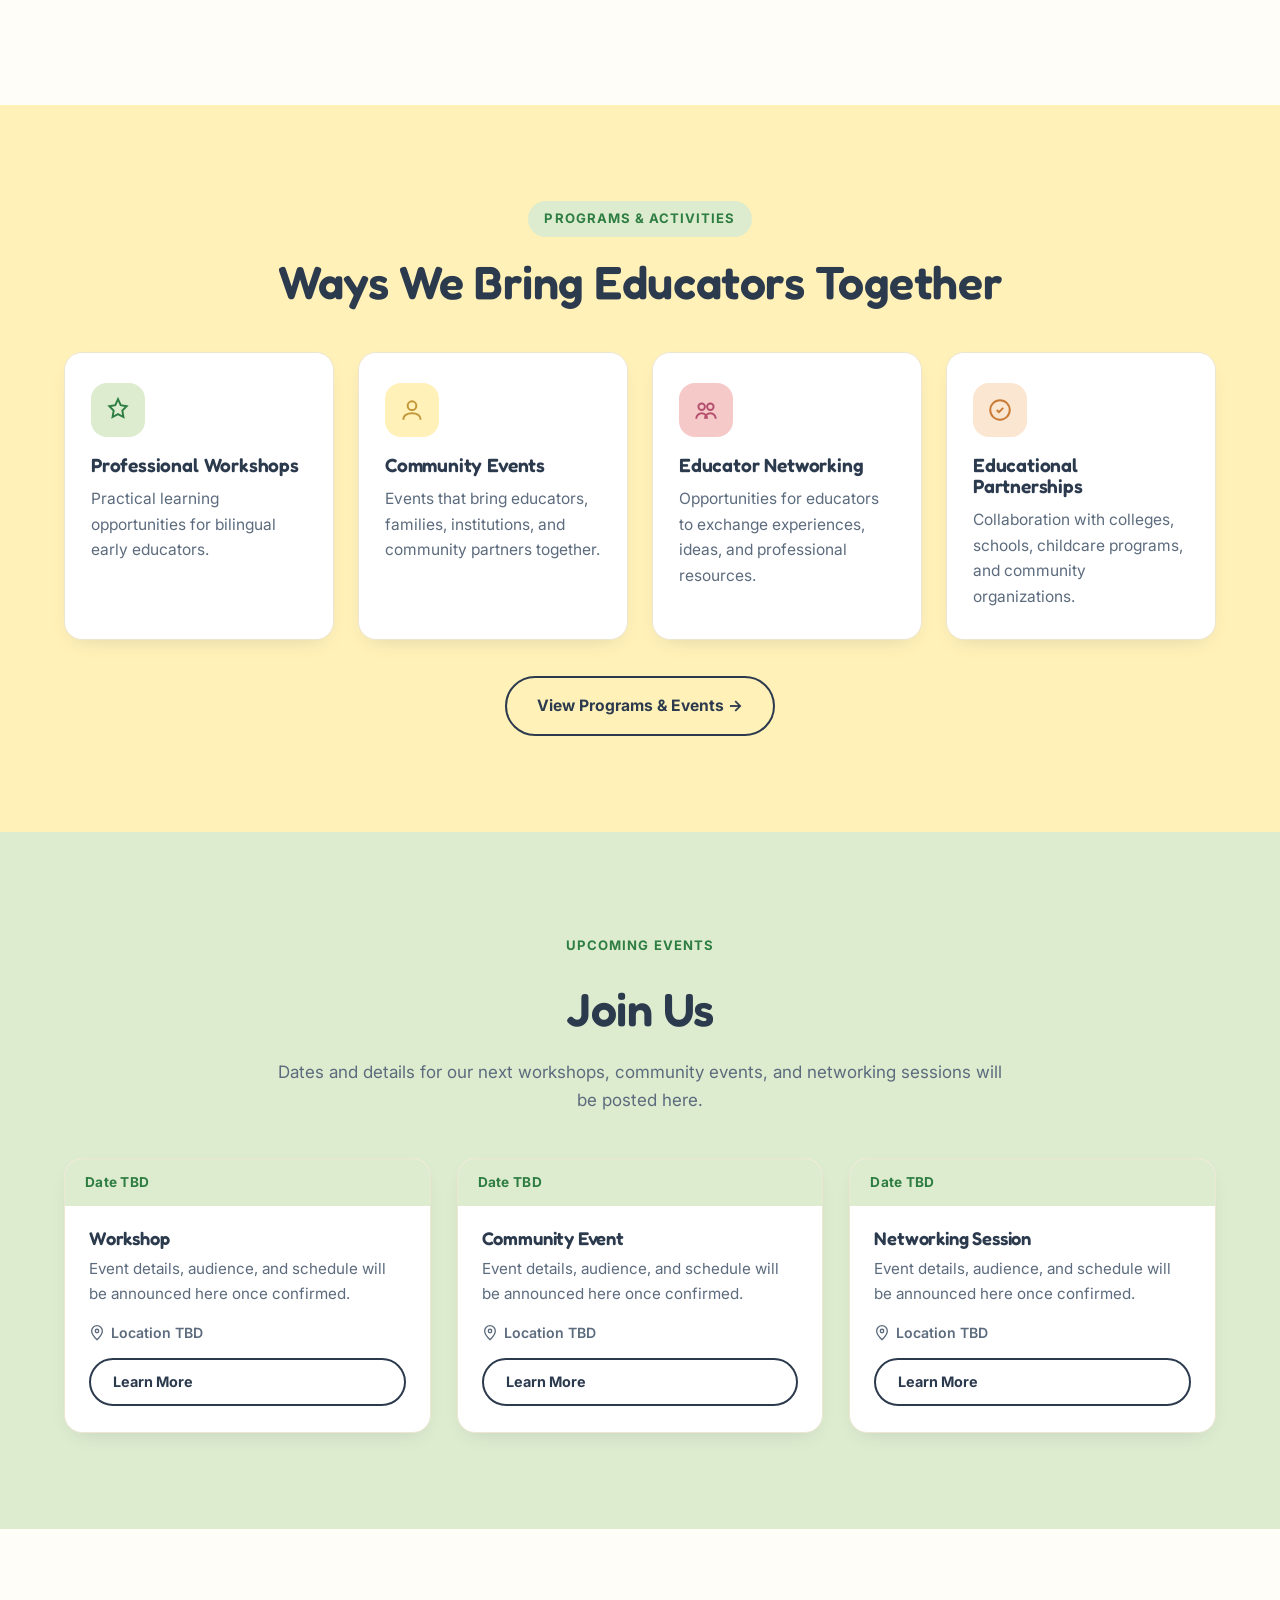
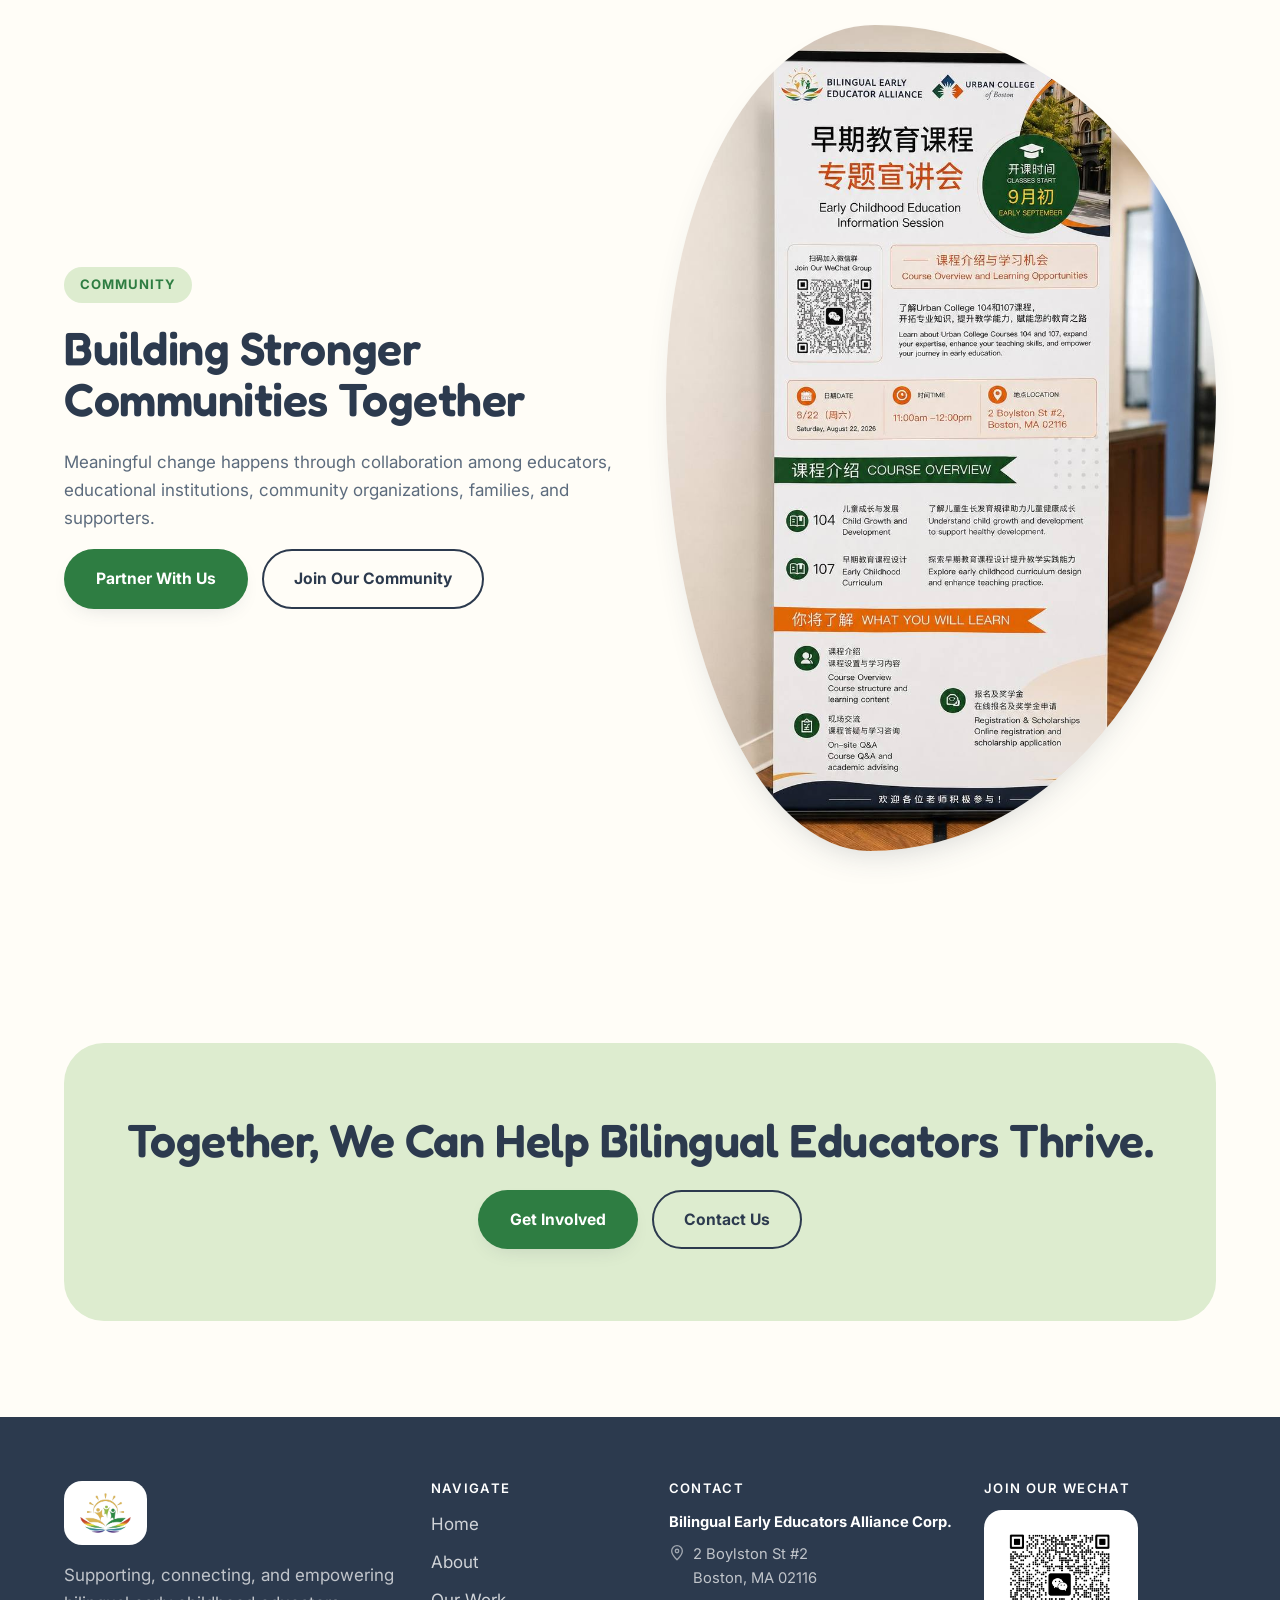
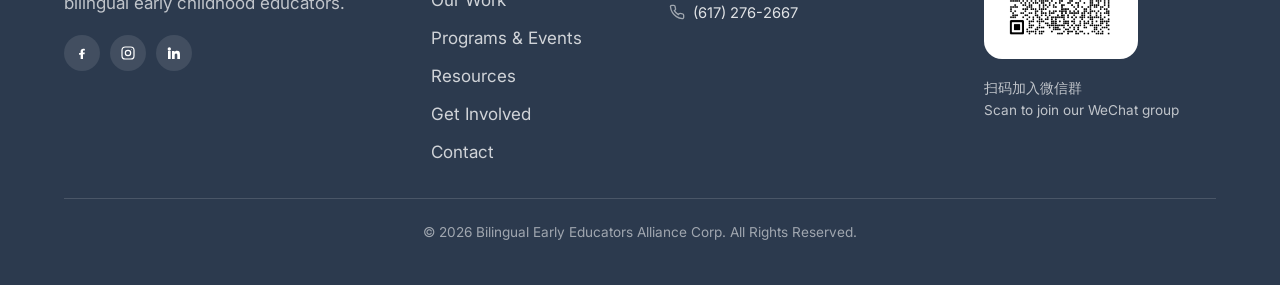
==== commit 7bbba0ce: "Add files via upload" ====
--- a/index.html
+++ b/index.html
@@ -201,14 +201,14 @@
 <div class="section-head center reveal">
 <span class="eyebrow" data-i18n="s153" style="margin-inline:auto;display:table">Upcoming Events</span>
 <h2 data-i18n="s154">Join Us</h2>
-<p data-i18n="s155" style="margin-inline:auto">Sample event cards — update the dates, titles, and details as real events are scheduled.</p>
+<p data-i18n="s155" style="margin-inline:auto">Dates and details for our next workshops, community events, and networking sessions will be posted here.</p>
 </div>
 <div class="event-grid reveal">
 <div class="event-card">
 <div class="event-date" data-i18n="s156">Date TBD</div>
 <div class="event-body">
-<h3 data-i18n="s157">Sample Workshop Title</h3>
-<p data-i18n="s158">Short description of what this workshop covers and who it's for.</p>
+<h3 data-i18n="s157">Workshop</h3>
+<p data-i18n="s158">Event details, audience, and schedule will be announced here once confirmed.</p>
 <div class="event-location">
 <svg fill="none" stroke="currentColor" stroke-width="2" viewBox="0 0 24 24"><path d="M12 22s8-7.5 8-13a8 8 0 10-16 0c0 5.5 8 13 8 13z"></path><circle cx="12" cy="9" r="2.6"></circle></svg><span data-i18n="s159">Location TBD</span></div>
 <a class="btn btn-outline-ink btn-sm" data-i18n="s160" href="programs.html">Learn More</a>
@@ -217,8 +217,8 @@
 <div class="event-card">
 <div class="event-date" data-i18n="s156">Date TBD</div>
 <div class="event-body">
-<h3 data-i18n="s161">Sample Community Event</h3>
-<p data-i18n="s162">Short description of the event, who's invited, and what to expect.</p>
+<h3 data-i18n="s161">Community Event</h3>
+<p data-i18n="s158">Event details, audience, and schedule will be announced here once confirmed.</p>
 <div class="event-location">
 <svg fill="none" stroke="currentColor" stroke-width="2" viewBox="0 0 24 24"><path d="M12 22s8-7.5 8-13a8 8 0 10-16 0c0 5.5 8 13 8 13z"></path><circle cx="12" cy="9" r="2.6"></circle></svg><span data-i18n="s159">Location TBD</span></div>
 <a class="btn btn-outline-ink btn-sm" data-i18n="s160" href="programs.html">Learn More</a>
@@ -227,8 +227,8 @@
 <div class="event-card">
 <div class="event-date" data-i18n="s156">Date TBD</div>
 <div class="event-body">
-<h3 data-i18n="s163">Sample Networking Session</h3>
-<p data-i18n="s164">Short description of the networking session format and goals.</p>
+<h3 data-i18n="s163">Networking Session</h3>
+<p data-i18n="s158">Event details, audience, and schedule will be announced here once confirmed.</p>
 <div class="event-location">
 <svg fill="none" stroke="currentColor" stroke-width="2" viewBox="0 0 24 24"><path d="M12 22s8-7.5 8-13a8 8 0 10-16 0c0 5.5 8 13 8 13z"></path><circle cx="12" cy="9" r="2.6"></circle></svg><span data-i18n="s159">Location TBD</span></div>
 <a class="btn btn-outline-ink btn-sm" data-i18n="s160" href="programs.html">Learn More</a>
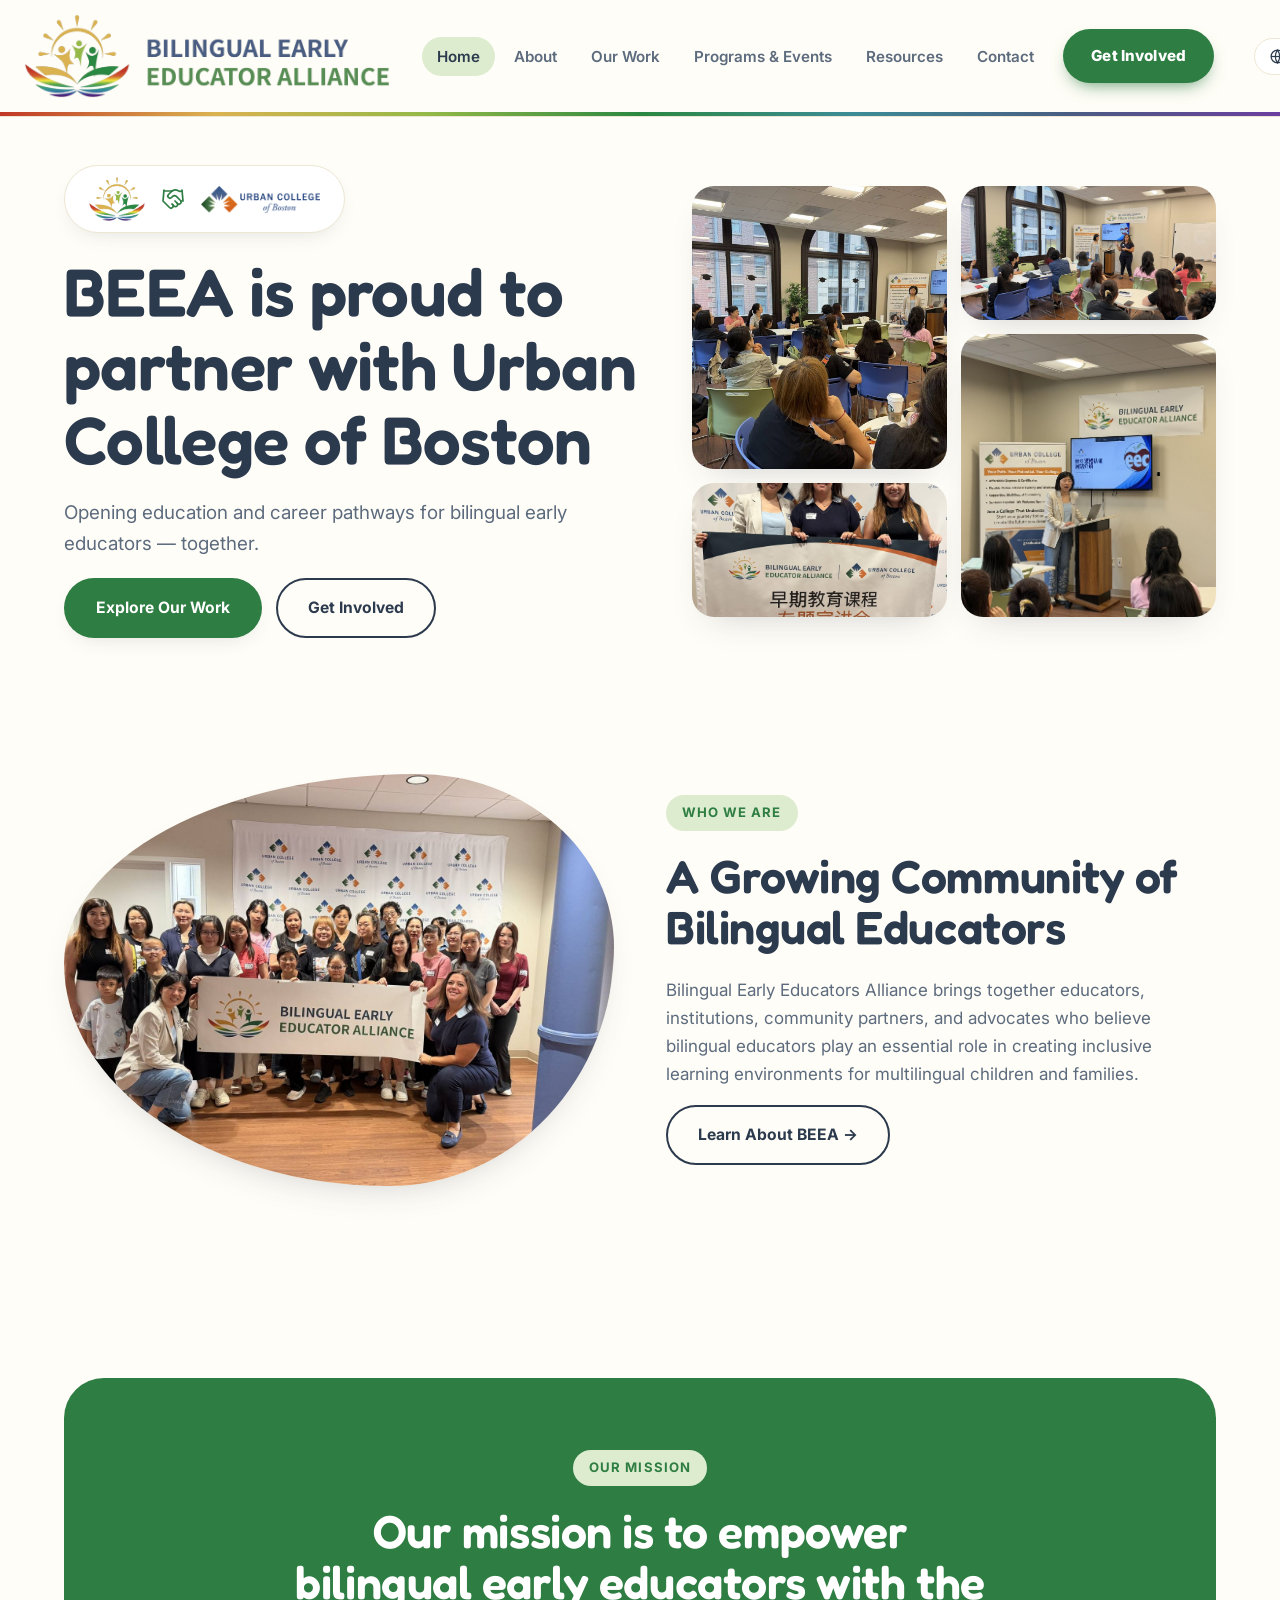
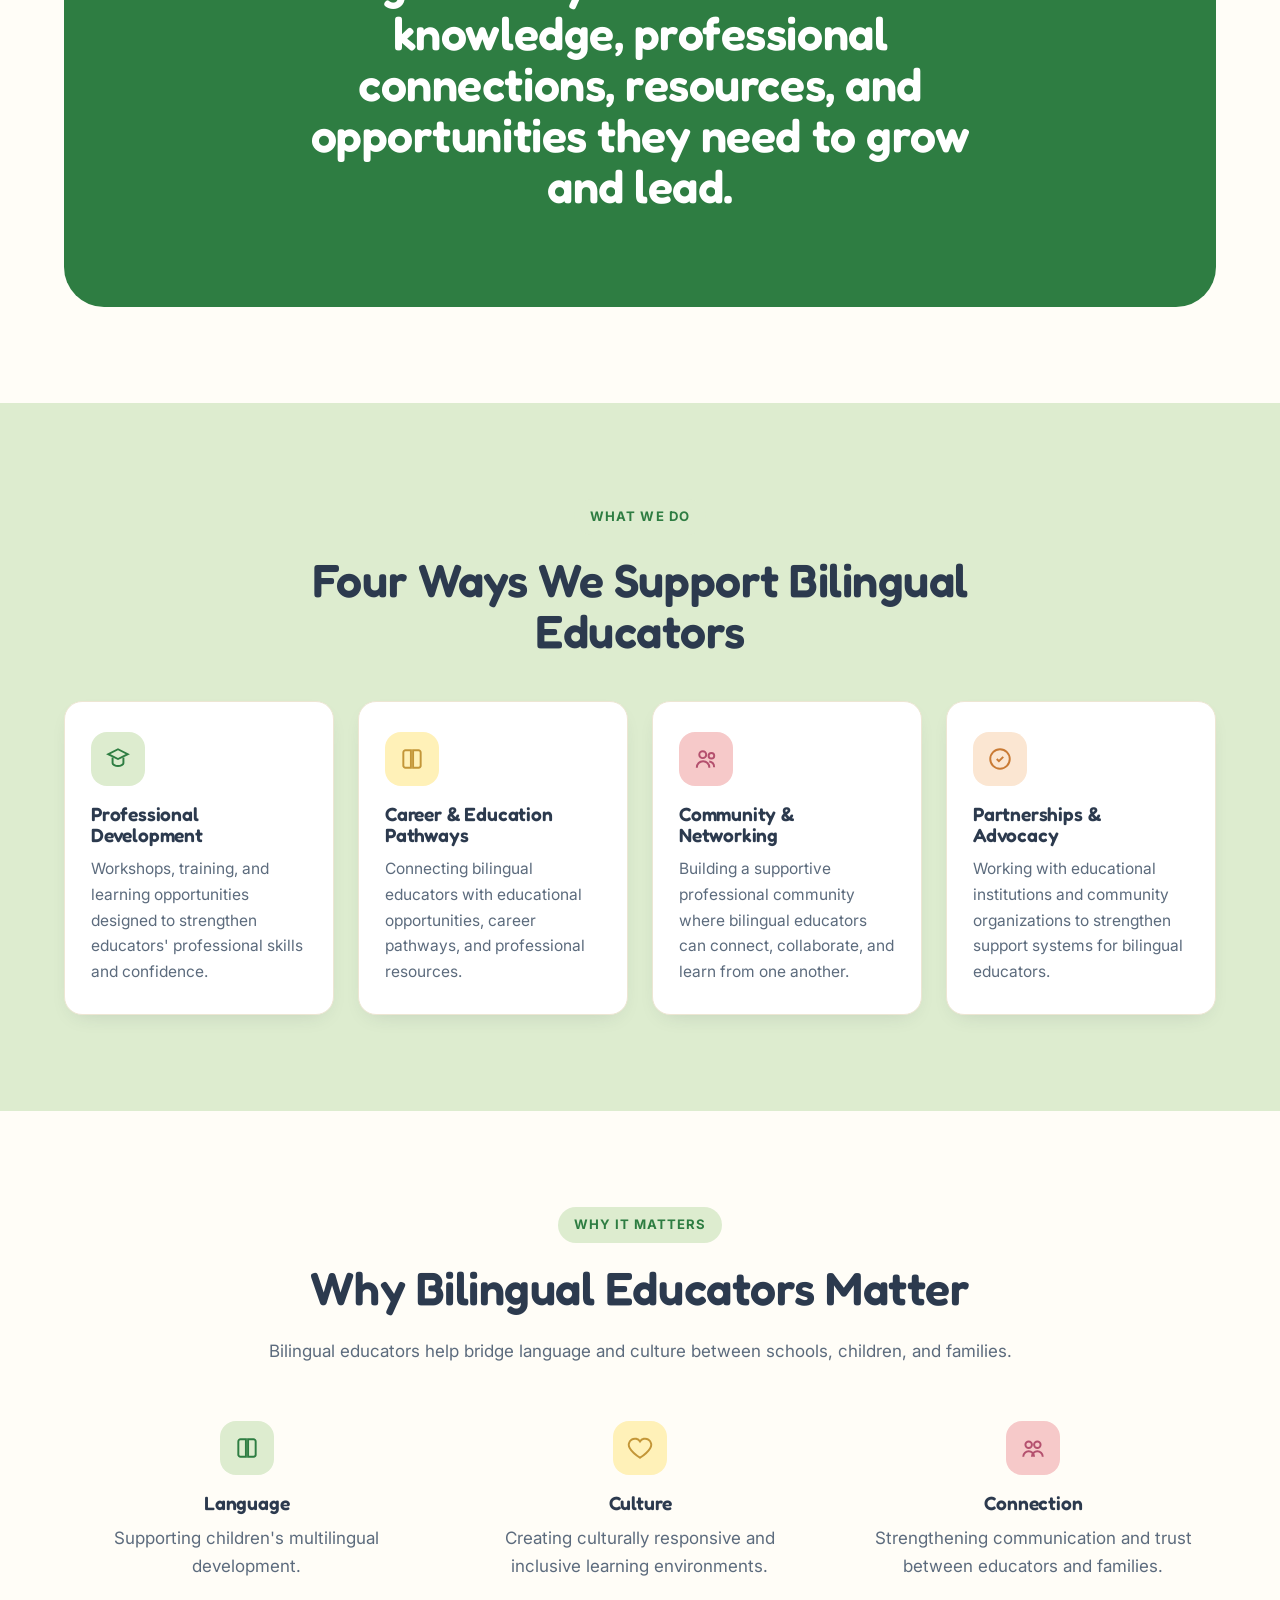
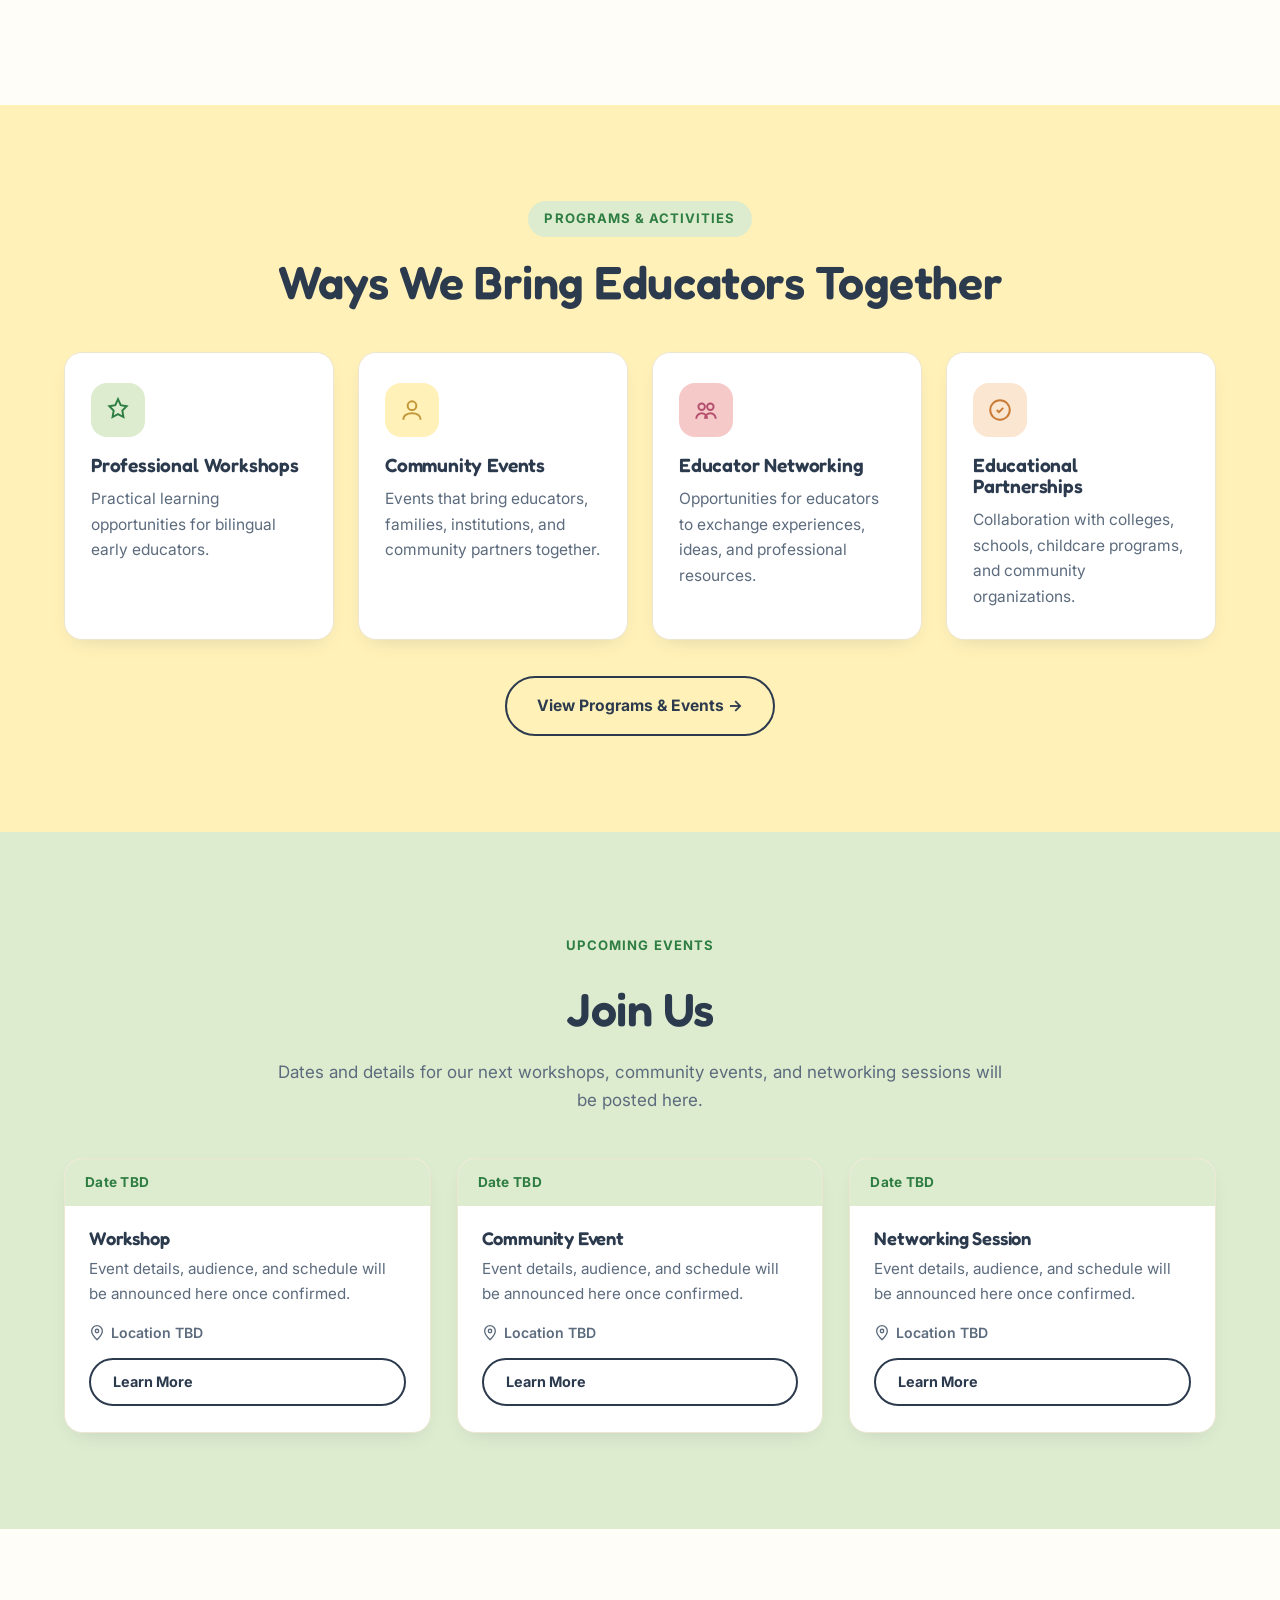
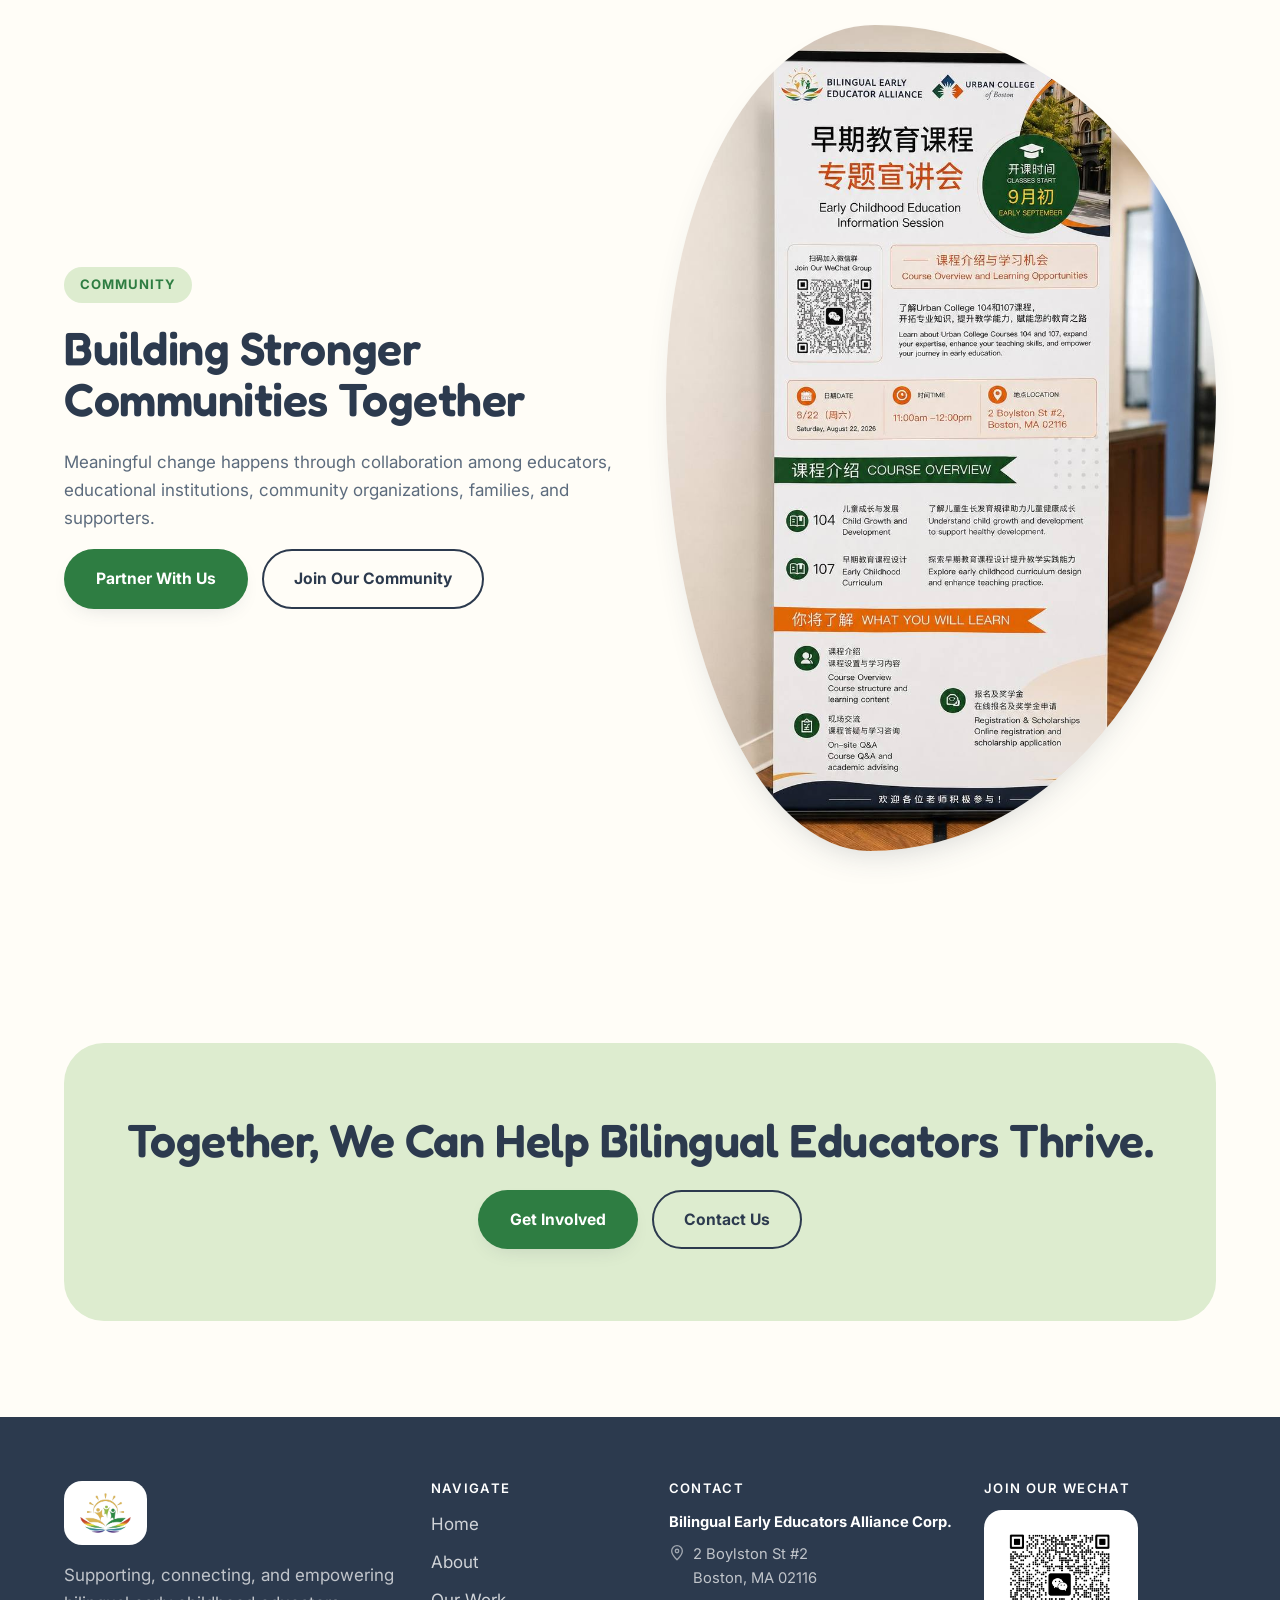
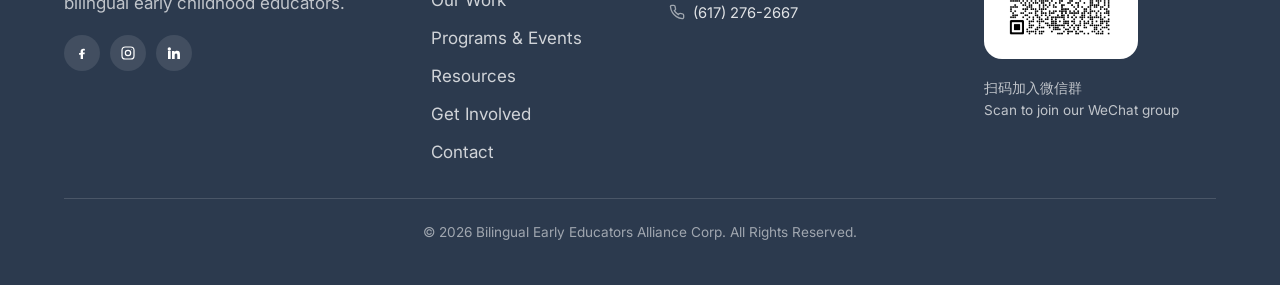
==== commit aa255d48: "Add files via upload" ====
--- a/index.html
+++ b/index.html
@@ -62,7 +62,7 @@
 <div>
 <div class="partner-lockup hero-lockup">
 <img alt="Bilingual Early Educators Alliance" class="mark-beea" data-i18n-alt="s071" height="473" src="images/logo-icon.png" width="600"/>
-<span aria-hidden="true" class="lockup-x" data-i18n="s118">×</span>
+<span aria-hidden="true" class="lockup-x"><svg fill="none" stroke="currentColor" stroke-linecap="round" stroke-linejoin="round" stroke-width="1.7" viewBox="0 0 24 24"><path d="m11 17 2 2a1 1 0 1 0 3-3"></path><path d="m14 14 2.5 2.5a1 1 0 1 0 3-3l-3.88-3.88a3 3 0 0 0-4.24 0l-.88.88a1 1 0 1 1-3-3l2.81-2.81a5.79 5.79 0 0 1 7.06-.87l.47.28a2 2 0 0 0 1.42.25L21 4"></path><path d="m21 3 1 11h-2"></path><path d="M3 3 2 14l6.5 6.5a1 1 0 1 0 3-3"></path><path d="M3 4h8"></path></svg></span>
 <img alt="Urban College of Boston" class="mark-ucb" data-i18n-alt="s168" height="226" src="images/partner-urban-college.png" width="1000"/>
 </div>
 <h1 data-i18n="s119">BEEA is proud to partner with Urban College of Boston</h1>
--- a/css/style.css
+++ b/css/style.css
@@ -205,9 +205,11 @@
   align-items: center;
   justify-content: space-between;
   padding: 14px 24px;
-  max-width: var(--max-w);
+  /* wider than the 1200px content column so the logo sits further left and
+     doesn't crowd the nav links */
+  max-width: 1320px;
   margin: 0 auto;
-  gap: 16px;
+  gap: 32px;
 }
 
 .brand { display: flex; align-items: center; flex-shrink: 0; }
@@ -465,11 +467,11 @@
 .partner-lockup img.mark-beea { height: 44px; width: auto; }
 .partner-lockup img.mark-ucb { height: 27px; width: auto; }
 .partner-lockup .lockup-x {
-  font-family: var(--font-display);
-  font-size: 1.2rem;
-  color: var(--ink-soft);
-  line-height: 1;
-}
+  display: inline-flex;
+  align-items: center;
+  color: var(--forest);
+}
+.partner-lockup .lockup-x svg { width: 24px; height: 24px; display: block; }
 .hero-lockup { margin-bottom: 22px; }
 @media (max-width: 480px) {
   .partner-lockup { gap: 12px; padding: 10px 18px; }
